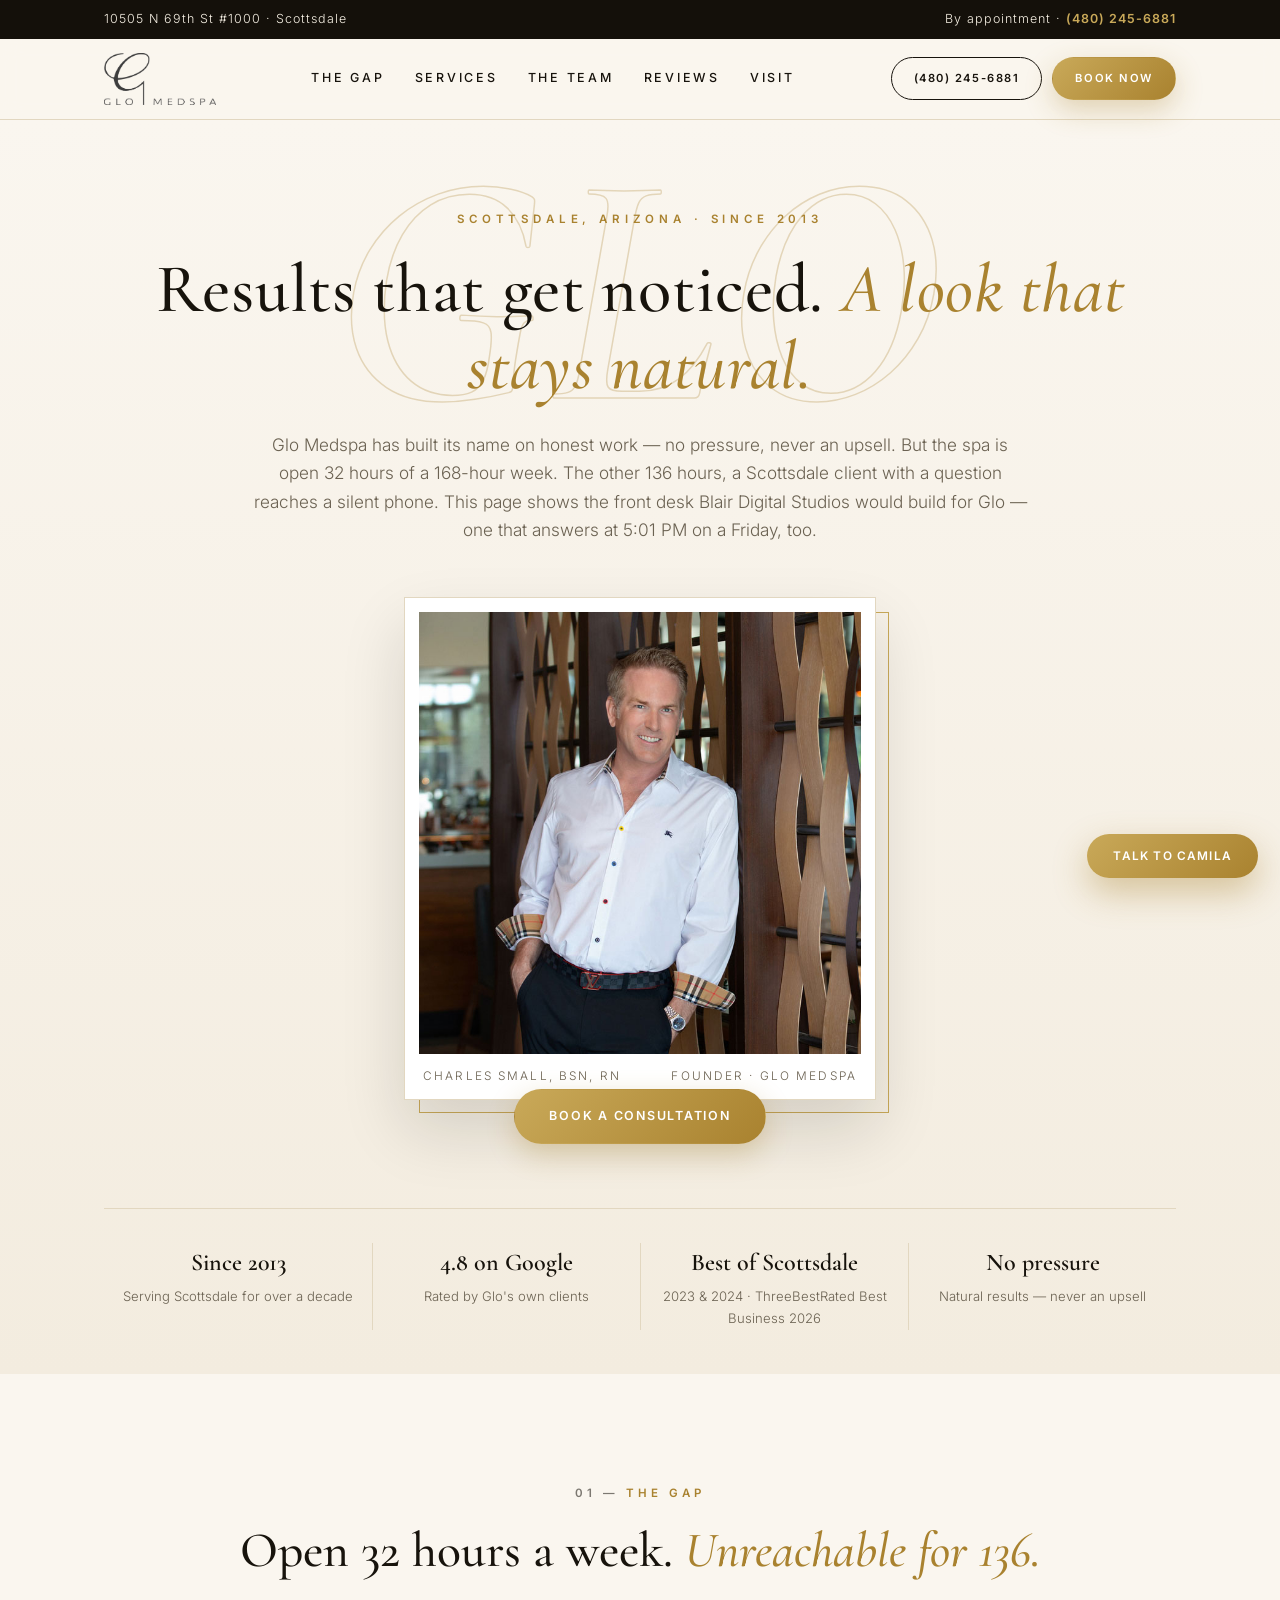
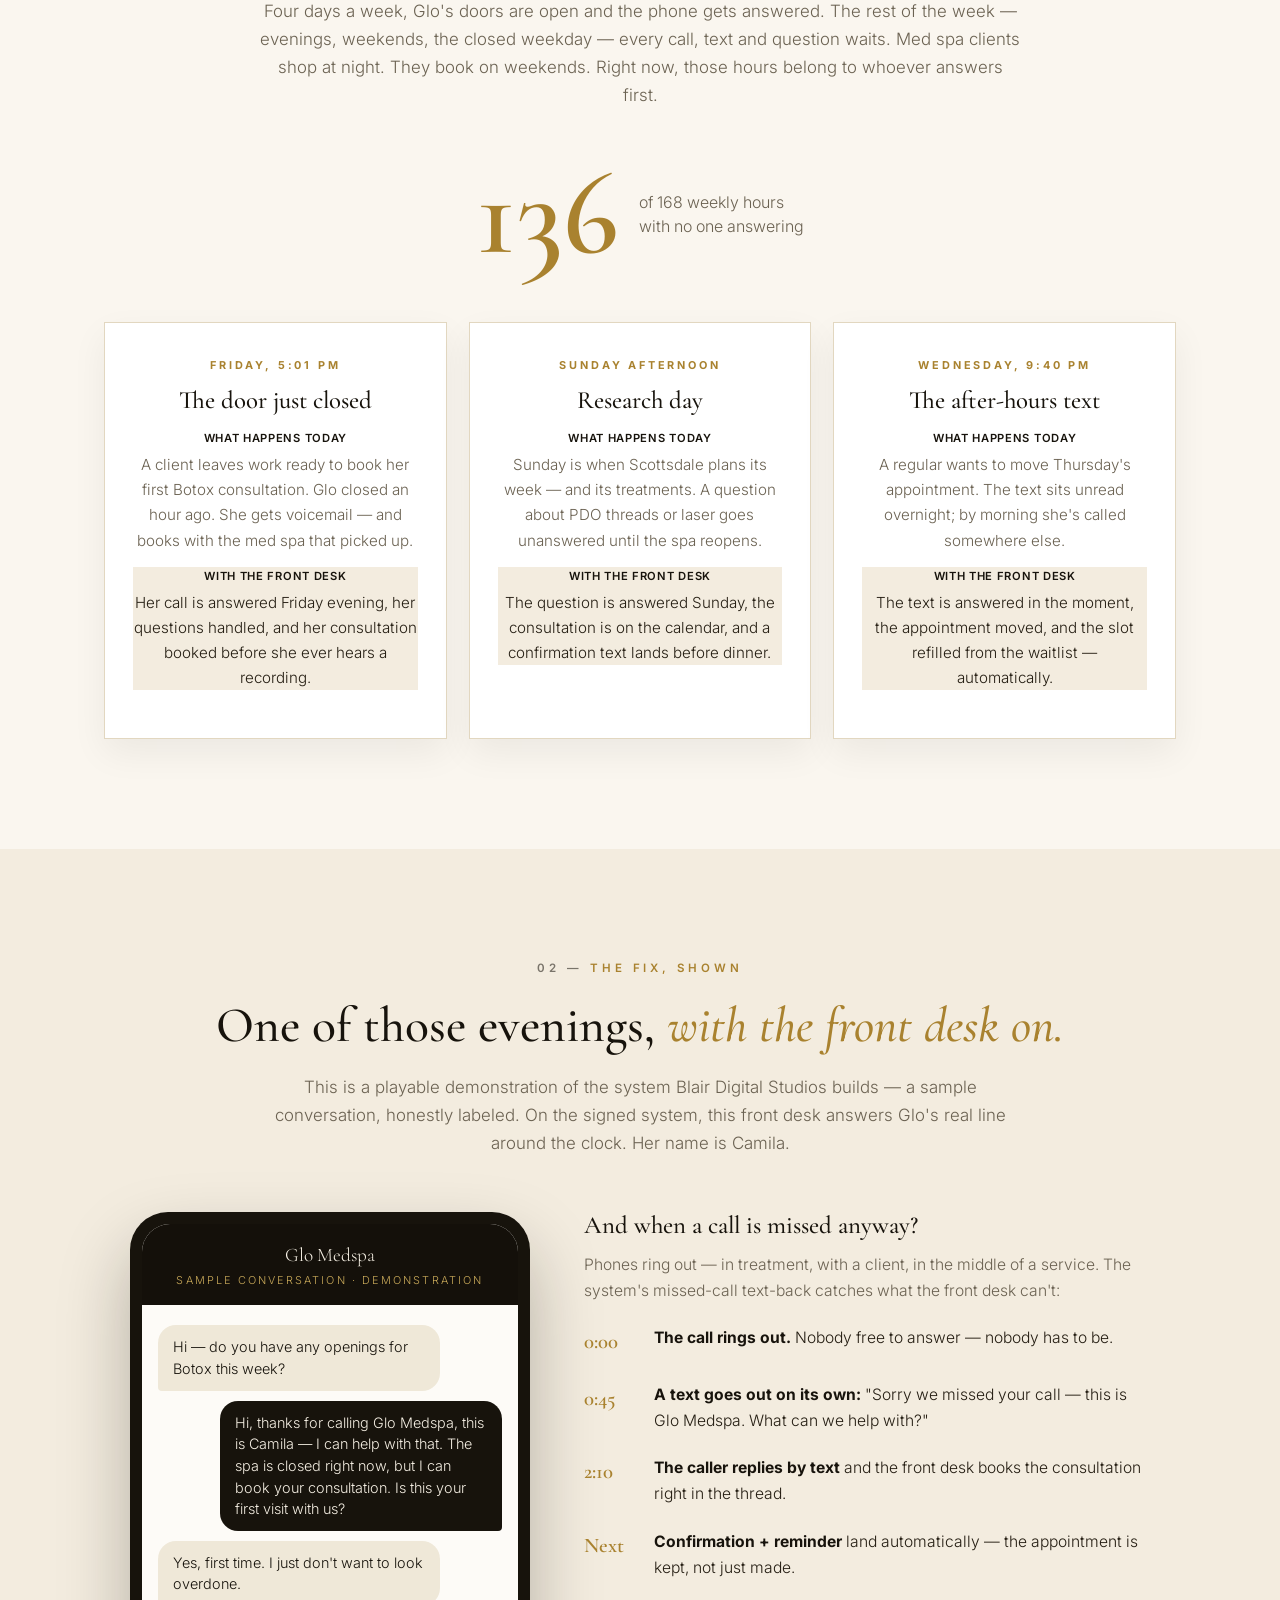
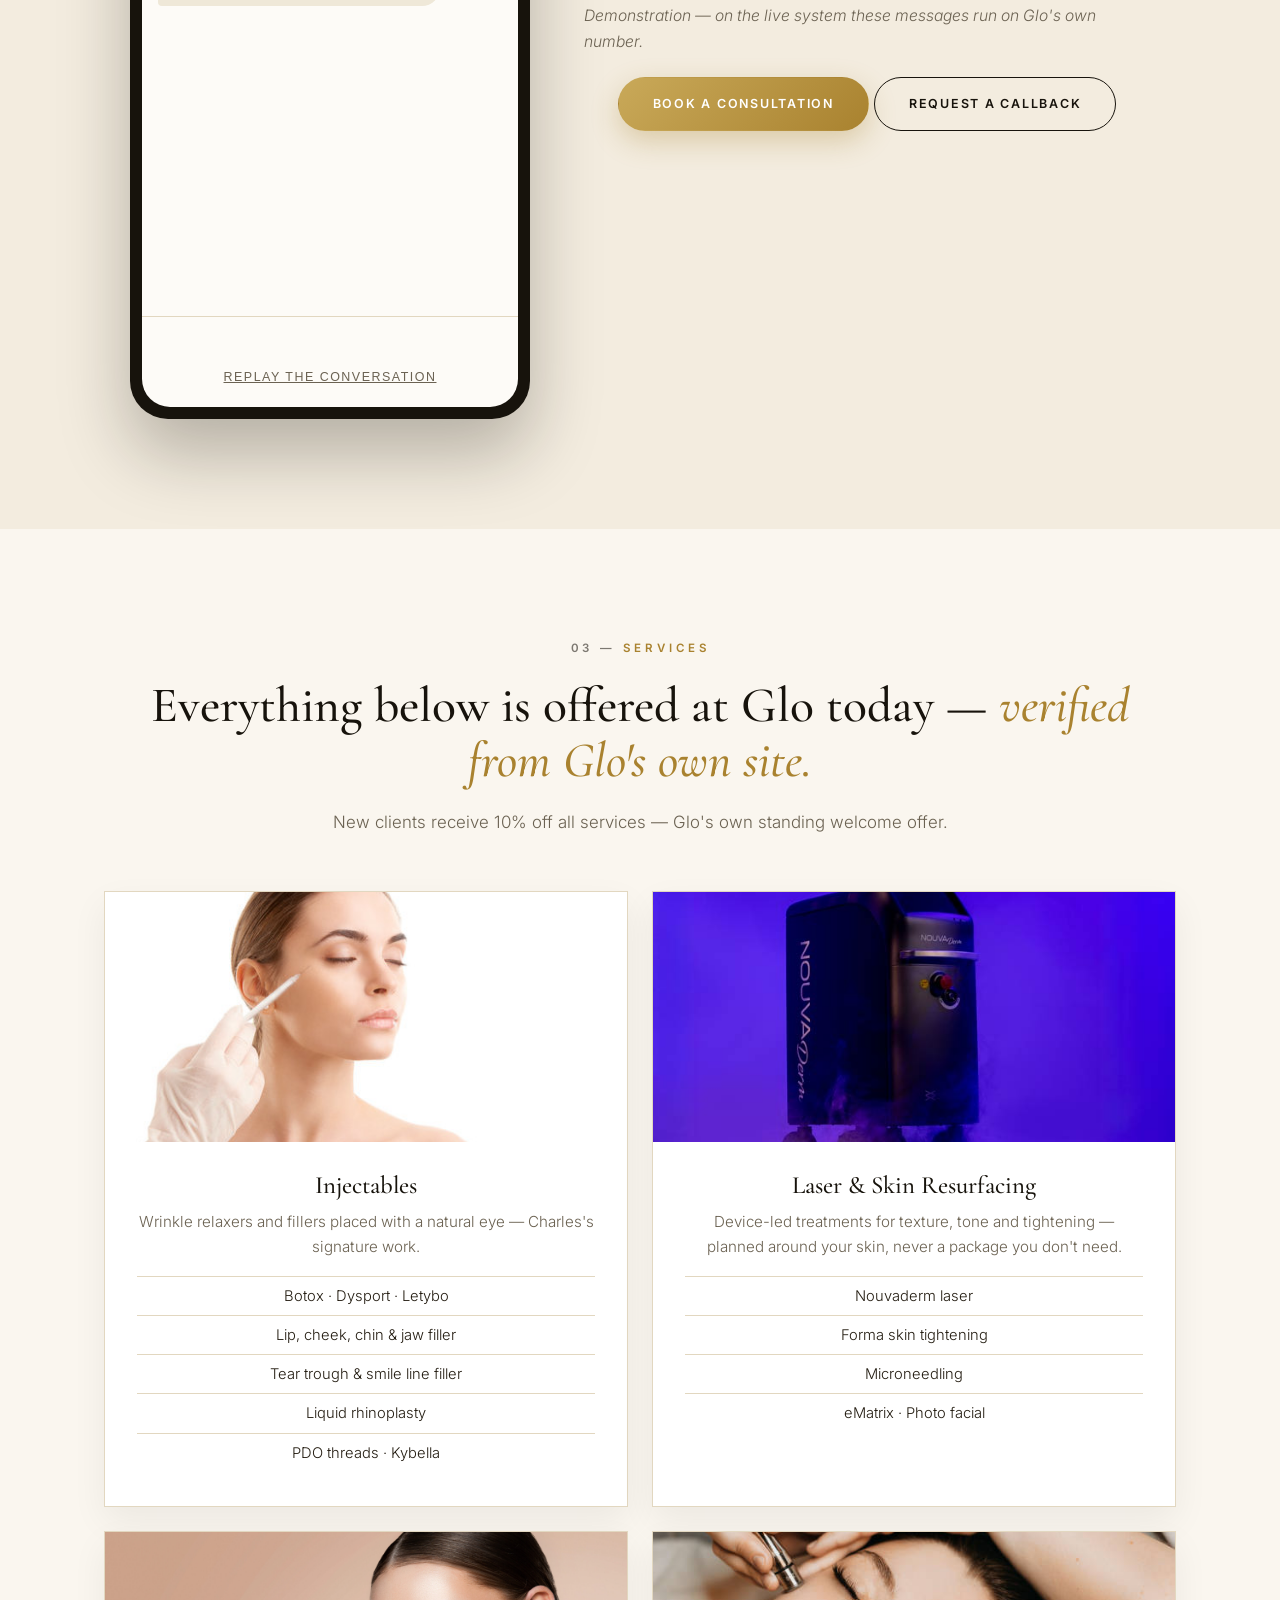
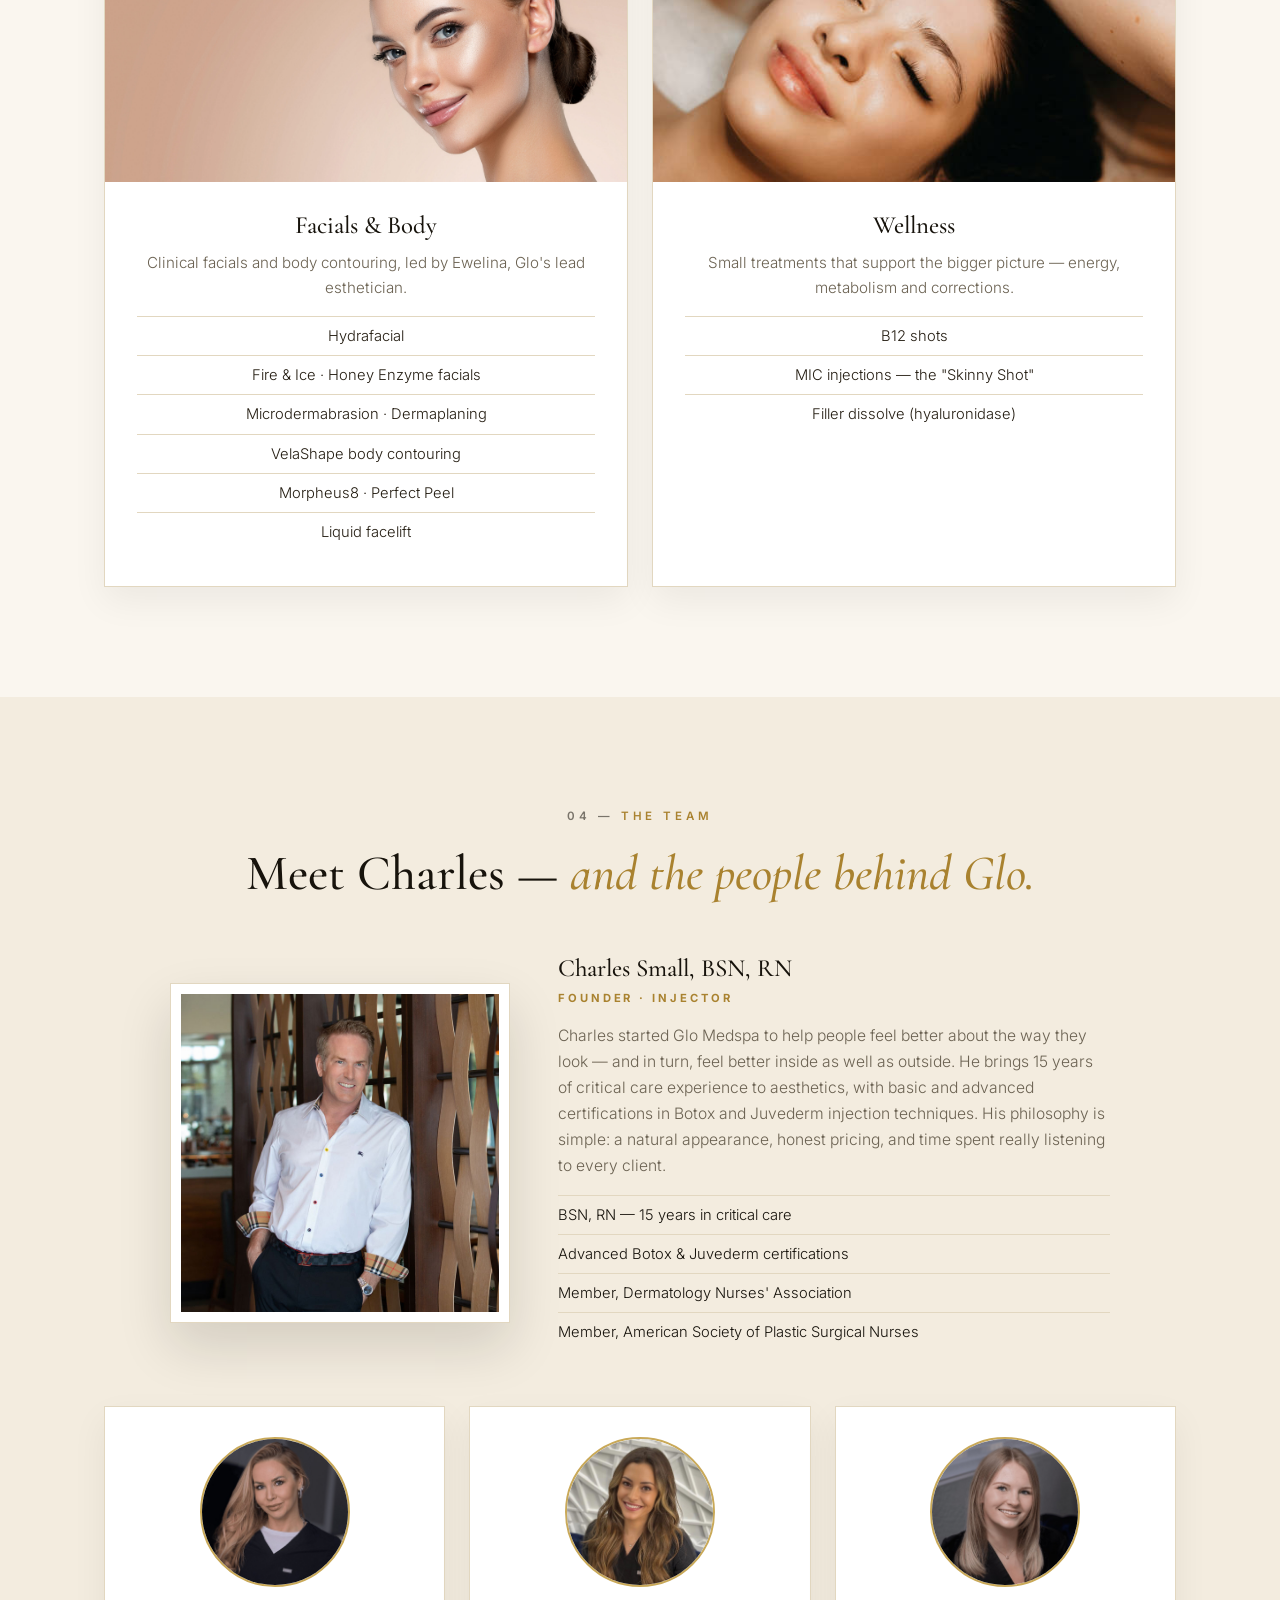
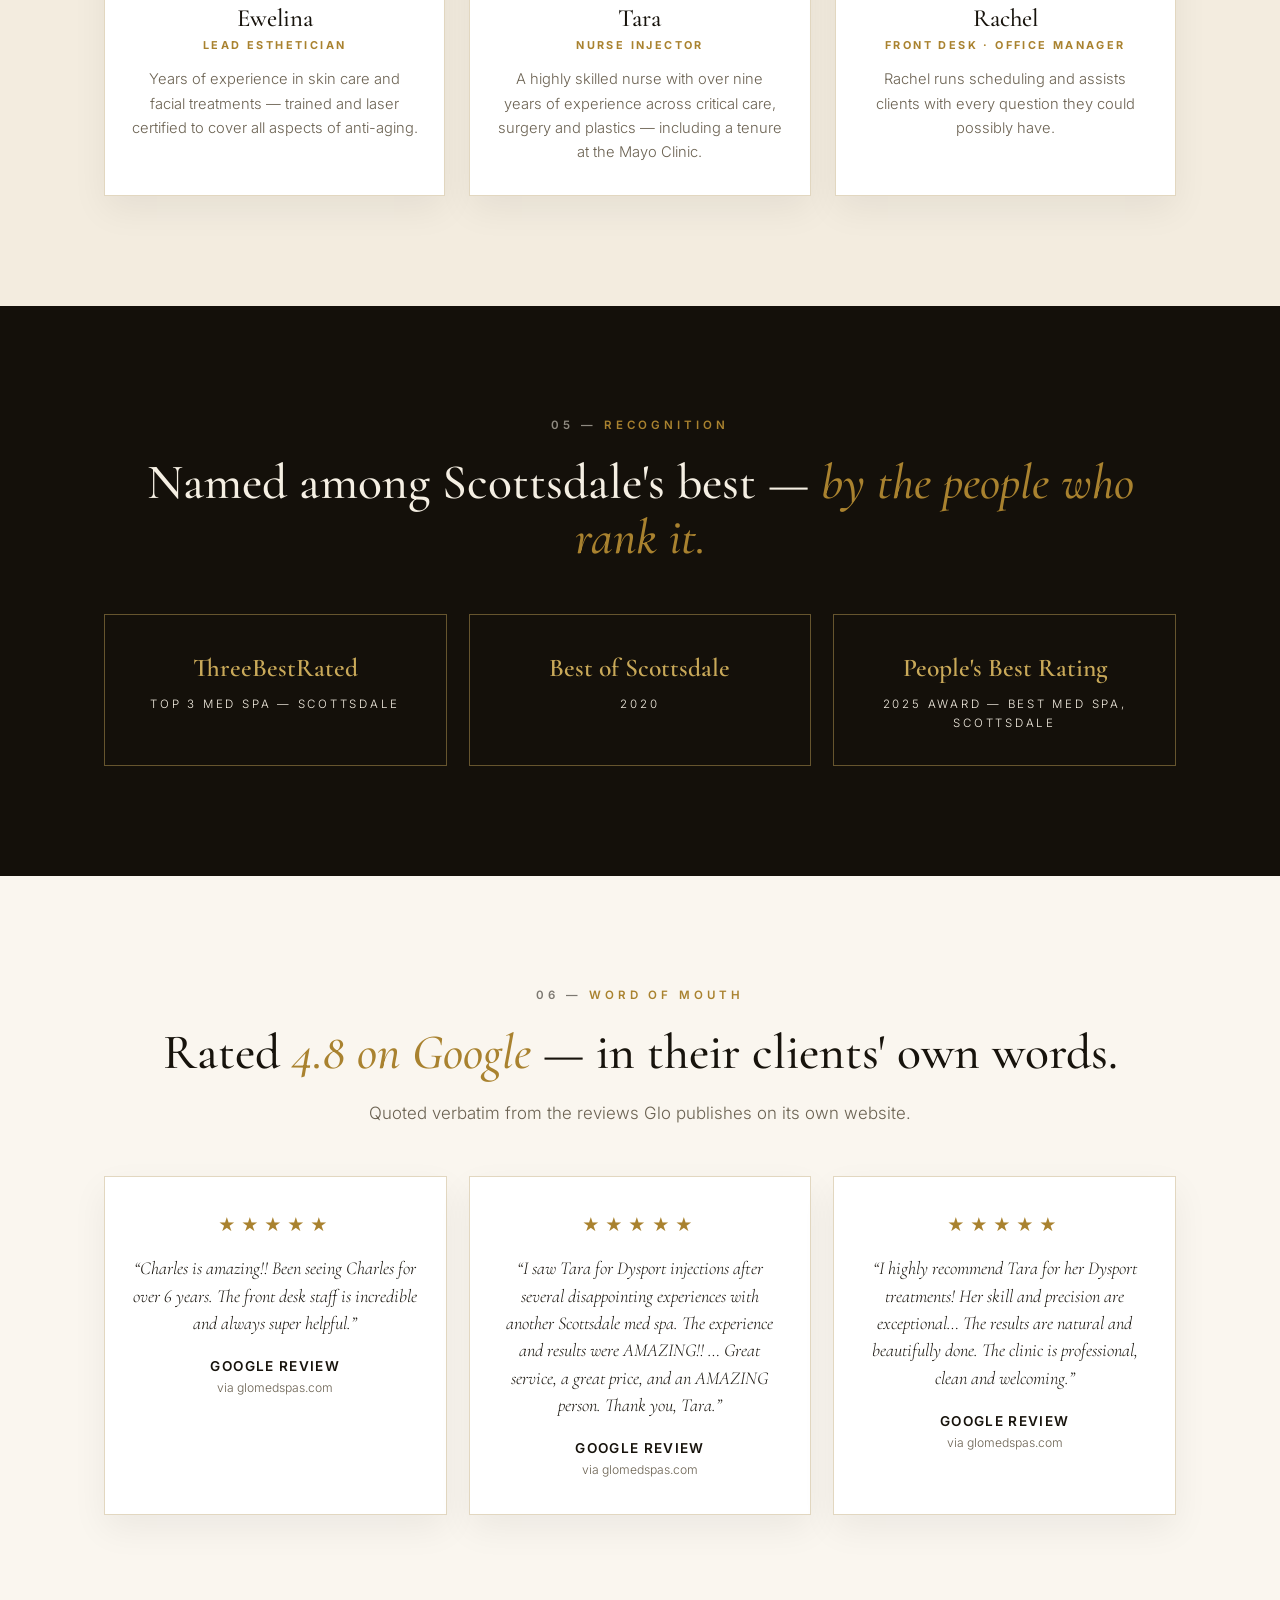
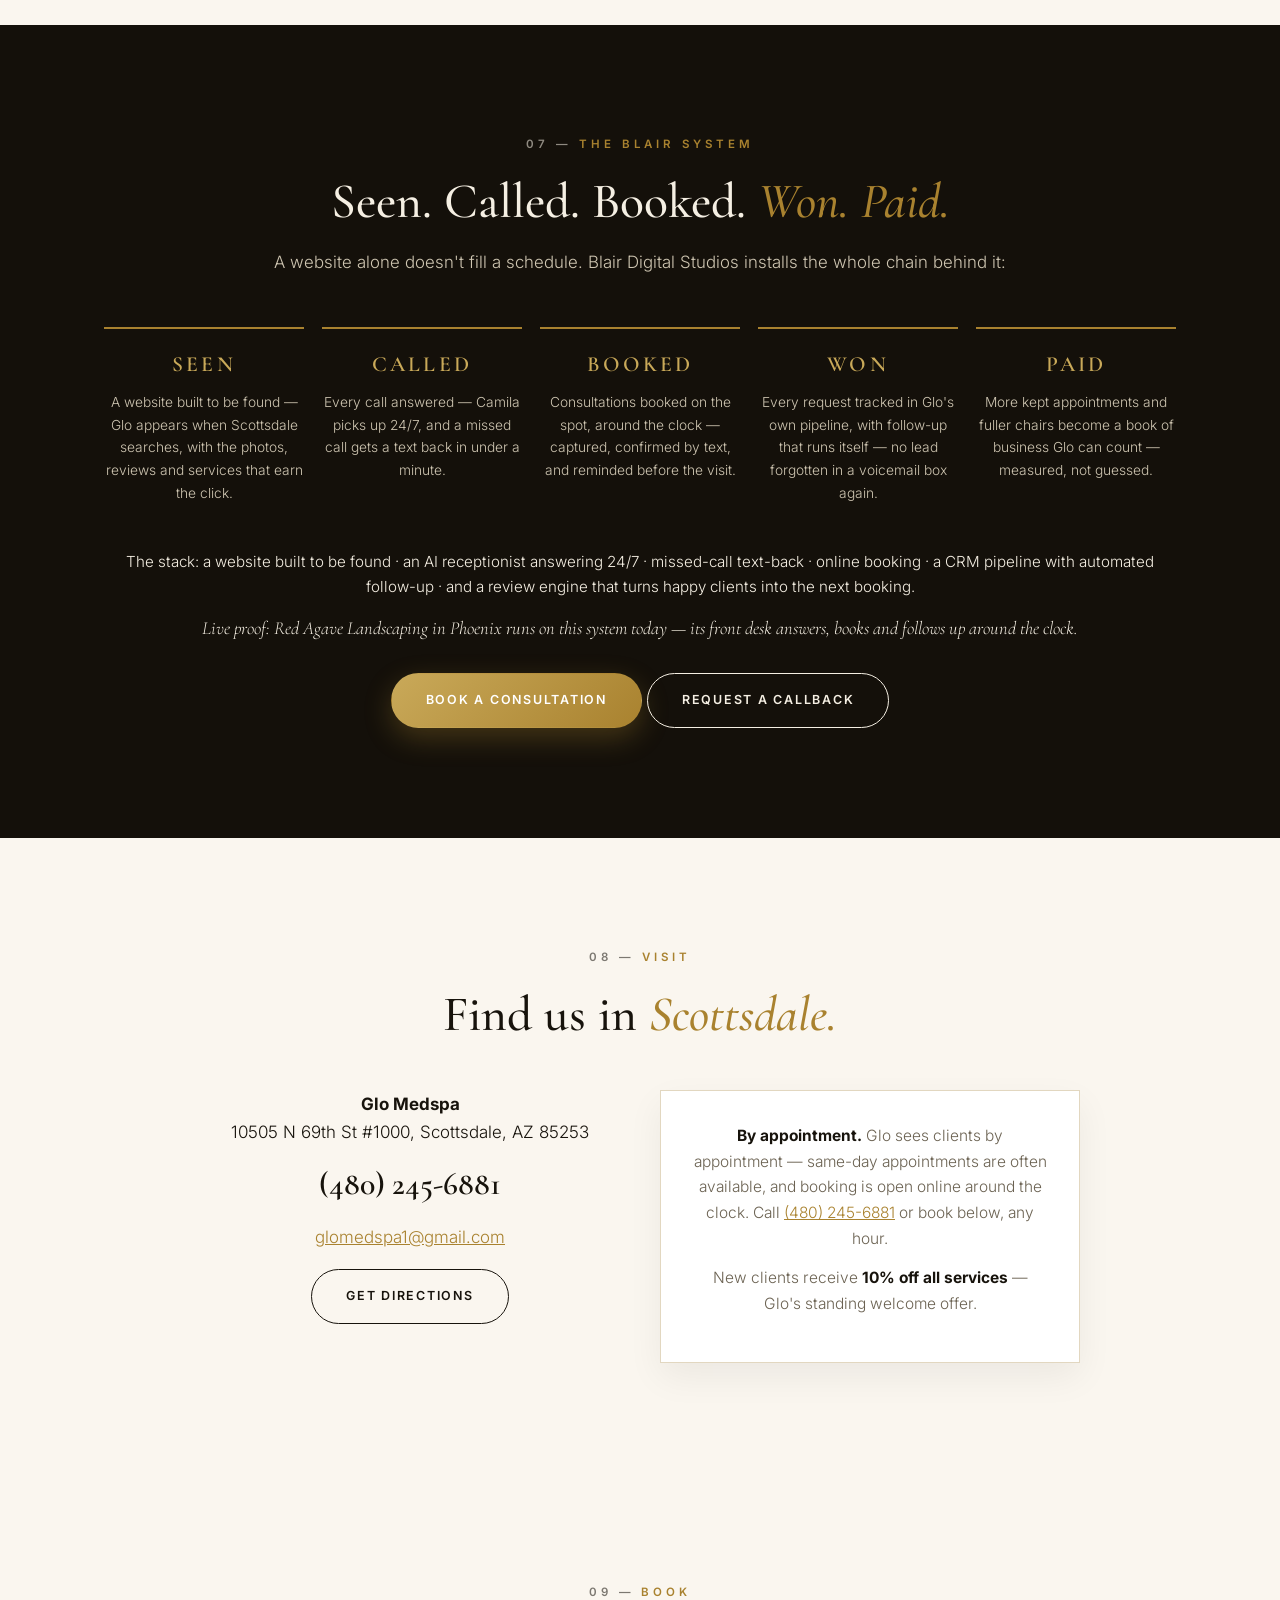
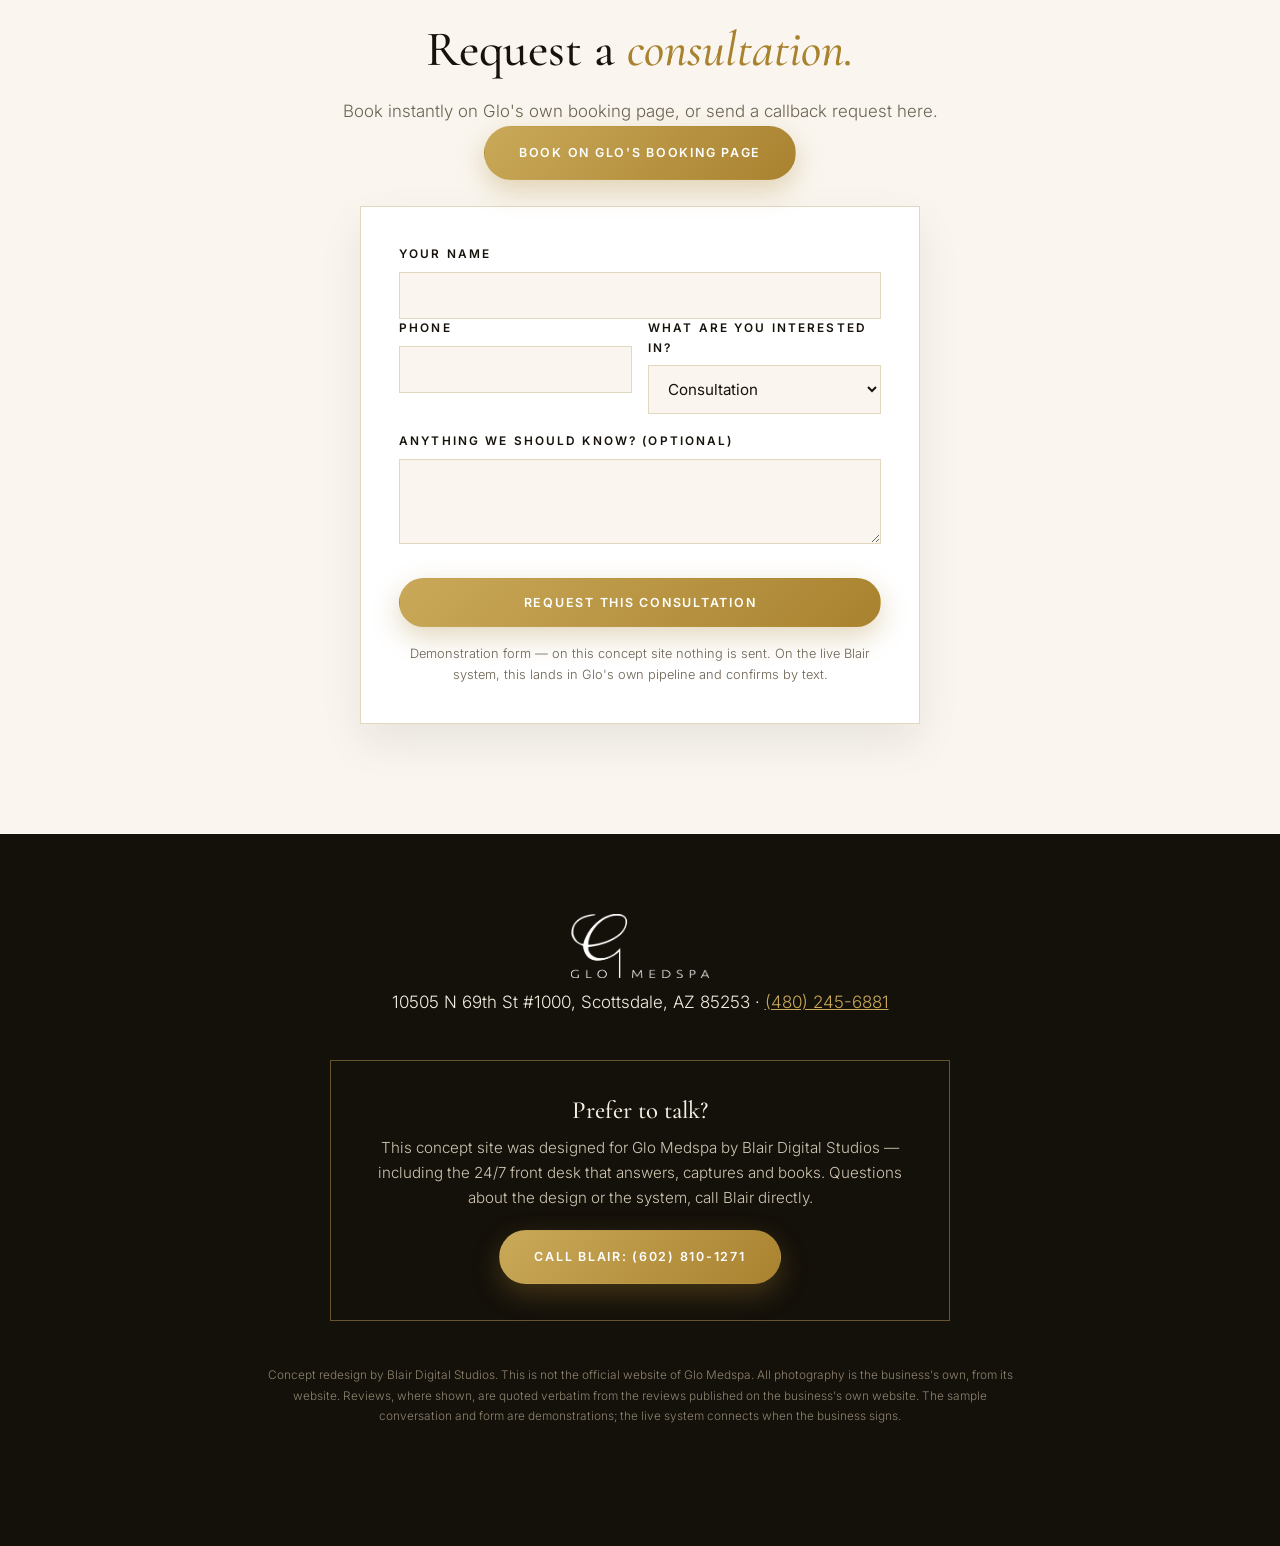
==== index.html @ 0bf68e47 "Add files via upload" ====
<!DOCTYPE html>
<html lang="en">
<head>
<meta charset="UTF-8">
<meta name="viewport" content="width=device-width, initial-scale=1.0">
<title>Glo Medspa — Scottsdale, AZ | Concept by Blair Digital Studios</title>
<meta name="description" content="Glo Medspa in Scottsdale, AZ — injectables, laser and skin treatments since 2013. Results that get noticed, a natural look, never any pressure. Call (480) 245-6881. A concept redesign by Blair Digital Studios with a front desk that answers around the clock.">
<link rel="preconnect" href="https://fonts.googleapis.com">
<link rel="preconnect" href="https://fonts.gstatic.com" crossorigin>
<link href="https://fonts.googleapis.com/css2?family=Cormorant+Garamond:ital,wght@0,400;0,500;0,600;1,400;1,500&family=Inter:wght@300;400;500;600;700&display=swap" rel="stylesheet">
<link rel="stylesheet" href="styles.css">
<script type="application/ld+json">{"@context": "https://schema.org", "@type": "MedicalSpa", "name": "Glo Medspa", "telephone": "(480) 245-6881", "email": "glomedspa1@gmail.com", "address": {"@type": "PostalAddress", "streetAddress": "10505 N 69th St #1000", "addressLocality": "Scottsdale", "addressRegion": "AZ", "postalCode": "85253", "addressCountry": "US"}}</script>
<link rel="canonical" href="https://demo-glo-medspa.vercel.app/">
<meta property="og:title" content="Glo Medspa — Scottsdale, AZ | Concept by Blair Digital Studios">
<meta property="og:description" content="Results that get noticed. A natural look. Never any pressure. A concept redesign showing a front desk that answers, captures and books — around the clock.">
<meta property="og:type" content="website">
<meta property="og:url" content="https://demo-glo-medspa.vercel.app/">
<meta property="og:image" content="https://demo-glo-medspa.vercel.app/assets/charles.jpg">
<link rel="icon" type="image/png" href="favicon.png">
</head>
<body>

<div class="topbar"><div class="wrap">
<span>10505 N 69th St #1000 · Scottsdale</span>
<span>By appointment · <a href="tel:+14802456881">(480) 245-6881</a></span>
</div></div>

<header class="site"><div class="wrap">
<a class="brand" href="#top"><img src="assets/logo.png" alt="Glo Medspa"></a>
<nav class="main"><a href="#gap">The Gap</a><a href="#services">Services</a><a href="#team">The Team</a><a href="#reviews">Reviews</a><a href="#visit">Visit</a></nav>
<div class="head-cta"><a class="btn ghost small" href="tel:+14802456881">(480) 245-6881</a><a class="btn solid small" href="https://booknow.appointment-plus.com/82k0ek10/" target="_blank" rel="noopener">Book Now</a></div>
</div></header>

<section class="hero" id="top">
<div class="ghostword" aria-hidden="true">GLO</div>
<div class="wrap center">
<p class="eyebrow">Scottsdale, Arizona · Since 2013</p>
<h1>Results that get noticed. <em>A look that stays natural.</em></h1>
<p class="sub">Glo Medspa has built its name on honest work — no pressure, never an upsell. But the spa is open 32 hours of a 168-hour week. The other 136 hours, a Scottsdale client with a question reaches a silent phone. This page shows the front desk Blair Digital Studios would build for Glo — one that answers at 5:01 PM on a Friday, too.</p>
</div>
<div class="hero-fig">
<figure><img src="assets/charles.jpg" alt="Charles Small, BSN, RN — founder of Glo Medspa">
<figcaption><span>Charles Small, BSN, RN</span><span>Founder · Glo Medspa</span></figcaption></figure>
<a class="btn solid hero-book" href="https://booknow.appointment-plus.com/82k0ek10/" target="_blank" rel="noopener">Book a Consultation</a>
</div>
<div class="wrap"><div class="trust"><div class="grid">
<div class="cell"><div class="big">Since 2013</div><div class="small">Serving Scottsdale for over a decade</div></div>
<div class="cell"><div class="big">4.8 on Google</div><div class="small">Rated by Glo's own clients</div></div>
<div class="cell"><div class="big">Best of Scottsdale</div><div class="small">2023 &amp; 2024 · ThreeBestRated Best Business 2026</div></div>
<div class="cell"><div class="big">No pressure</div><div class="small">Natural results — never an upsell</div></div>
</div></div></div>
</section>

<section id="gap"><div class="wrap center">
<div class="kicker"><span class="n">01 —</span> The Gap</div>
<h2>Open 32 hours a week. <em>Unreachable for 136.</em></h2>
<p class="lede">Four days a week, Glo's doors are open and the phone gets answered. The rest of the week — evenings, weekends, the closed weekday — every call, text and question waits. Med spa clients shop at night. They book on weekends. Right now, those hours belong to whoever answers first.</p>
<div class="gap-math"><span class="num">136</span><span class="of">of 168 weekly hours<br>with no one answering</span></div>
<div class="cards">
<article class="card"><div class="when">Friday, 5:01 PM</div><h3>The door just closed</h3>
<p><b>What happens today</b> A client leaves work ready to book her first Botox consultation. Glo closed an hour ago. She gets voicemail — and books with the med spa that picked up.</p><p class="fix"><b>With the front desk</b> Her call is answered Friday evening, her questions handled, and her consultation booked before she ever hears a recording.</p></article>
<article class="card"><div class="when">Sunday afternoon</div><h3>Research day</h3>
<p><b>What happens today</b> Sunday is when Scottsdale plans its week — and its treatments. A question about PDO threads or laser goes unanswered until the spa reopens.</p><p class="fix"><b>With the front desk</b> The question is answered Sunday, the consultation is on the calendar, and a confirmation text lands before dinner.</p></article>
<article class="card"><div class="when">Wednesday, 9:40 PM</div><h3>The after-hours text</h3>
<p><b>What happens today</b> A regular wants to move Thursday's appointment. The text sits unread overnight; by morning she's called somewhere else.</p><p class="fix"><b>With the front desk</b> The text is answered in the moment, the appointment moved, and the slot refilled from the waitlist — automatically.</p></article>
</div>
</div></section>

<section class="fix" id="fix"><div class="wrap center">
<div class="kicker"><span class="n">02 —</span> The Fix, Shown</div>
<h2>One of those evenings, <em>with the front desk on.</em></h2>
<p class="lede">This is a playable demonstration of the system Blair Digital Studios builds — a sample conversation, honestly labeled. On the signed system, this front desk answers Glo's real line around the clock. Her name is Camila.</p>
<div class="cols">
<div class="phone"><div class="screen">
<div class="p-head"><div class="nm">Glo Medspa</div><div class="lbl">Sample conversation · Demonstration</div></div>
<div id="simMsgs">
<div class="msg them">Hi — do you have any openings for Botox this week?</div>
<div class="msg us">Hi, thanks for calling Glo Medspa, this is Camila — I can help with that. The spa is closed right now, but I can book your consultation. Is this your first visit with us?</div>
<div class="msg them">Yes, first time. I just don't want to look overdone.</div>
<div class="msg us">That's exactly how Charles works — natural results, never overdone, and never any pressure. I've booked your consultation, and your confirmation text is on its way. Anything else I can help with?</div>
<div class="msg them">That's perfect, thank you!</div>
<div class="msg us">You're welcome — we look forward to seeing you at Glo.</div>
</div>
<div class="sim-foot"><div class="sim-done" id="simDone">Consultation booked · Confirmation text sent</div><button class="replay" id="simReplay" type="button">Replay the conversation</button></div>
</div></div>
<div class="textback"><h3>And when a call is missed anyway?</h3>
<p>Phones ring out — in treatment, with a client, in the middle of a service. The system's missed-call text-back catches what the front desk can't:</p>
<div class="tb-step"><div class="t">0:00</div><p><b>The call rings out.</b> Nobody free to answer — nobody has to be.</p></div>
<div class="tb-step"><div class="t">0:45</div><p><b>A text goes out on its own:</b> "Sorry we missed your call — this is Glo Medspa. What can we help with?"</p></div>
<div class="tb-step"><div class="t">2:10</div><p><b>The caller replies by text</b> and the front desk books the consultation right in the thread.</p></div>
<div class="tb-step"><div class="t">Next</div><p><b>Confirmation + reminder</b> land automatically — the appointment is kept, not just made.</p></div>
<p class="demo-note">Demonstration — on the live system these messages run on Glo's own number.</p>
<div style="text-align:center;margin-top:22px"><a class="btn solid" href="https://booknow.appointment-plus.com/82k0ek10/" target="_blank" rel="noopener">Book a Consultation</a> <a class="btn ghost" href="#book">Request a Callback</a></div>
</div></div>
</div></section>

<section id="services"><div class="wrap center">
<div class="kicker"><span class="n">03 —</span> Services</div>
<h2>Everything below is offered at Glo today — <em>verified from Glo's own site.</em></h2>
<p class="lede">New clients receive 10% off all services — Glo's own standing welcome offer.</p>
<div class="svc-grid">
<article class="svc"><img src="assets/botox.jpg" alt="Injectable treatments at Glo Medspa" loading="lazy"><div class="pad"><h3>Injectables</h3><p>Wrinkle relaxers and fillers placed with a natural eye — Charles's signature work.</p><ul><li>Botox · Dysport · Letybo</li><li>Lip, cheek, chin &amp; jaw filler</li><li>Tear trough &amp; smile line filler</li><li>Liquid rhinoplasty</li><li>PDO threads · Kybella</li></ul></div></article>
<article class="svc"><img src="assets/nouvaderm.jpg" alt="The Nouvaderm laser at Glo Medspa" loading="lazy"><div class="pad"><h3>Laser &amp; Skin Resurfacing</h3><p>Device-led treatments for texture, tone and tightening — planned around your skin, never a package you don't need.</p><ul><li>Nouvaderm laser</li><li>Forma skin tightening</li><li>Microneedling</li><li>eMatrix · Photo facial</li></ul></div></article>
<article class="svc"><img src="assets/banner.jpg" alt="Skin and facial treatments at Glo Medspa" loading="lazy"><div class="pad"><h3>Facials &amp; Body</h3><p>Clinical facials and body contouring, led by Ewelina, Glo's lead esthetician.</p><ul><li>Hydrafacial</li><li>Fire &amp; Ice · Honey Enzyme facials</li><li>Microdermabrasion · Dermaplaning</li><li>VelaShape body contouring</li><li>Morpheus8 · Perfect Peel</li><li>Liquid facelift</li></ul></div></article>
<article class="svc"><img src="assets/juvederm.jpg" alt="Wellness and injectable care at Glo Medspa" loading="lazy"><div class="pad"><h3>Wellness</h3><p>Small treatments that support the bigger picture — energy, metabolism and corrections.</p><ul><li>B12 shots</li><li>MIC injections — the "Skinny Shot"</li><li>Filler dissolve (hyaluronidase)</li></ul></div></article>
</div>
</div></section>

<section class="team" id="team"><div class="wrap center">
<div class="kicker"><span class="n">04 —</span> The Team</div>
<h2>Meet Charles — <em>and the people behind Glo.</em></h2>
<div class="person"><img src="assets/charles.jpg" alt="Charles Small, BSN, RN — founder of Glo Medspa"><div>
<h3>Charles Small, BSN, RN</h3><div class="role">Founder · Injector</div>
<p>Charles started Glo Medspa to help people feel better about the way they look — and in turn, feel better inside as well as outside. He brings 15 years of critical care experience to aesthetics, with basic and advanced certifications in Botox and Juvederm injection techniques. His philosophy is simple: a natural appearance, honest pricing, and time spent really listening to every client.</p>
<ul><li>BSN, RN — 15 years in critical care</li><li>Advanced Botox &amp; Juvederm certifications</li><li>Member, Dermatology Nurses' Association</li><li>Member, American Society of Plastic Surgical Nurses</li></ul>
</div></div>
<div class="team-grid">
<article class="member"><img src="assets/ewelina.jpg" alt="Ewelina, lead esthetician at Glo Medspa" loading="lazy"><h3>Ewelina</h3><div class="role">Lead Esthetician</div><p>Years of experience in skin care and facial treatments — trained and laser certified to cover all aspects of anti-aging.</p></article>
<article class="member"><img src="assets/tara.jpg" alt="Tara, nurse injector at Glo Medspa" loading="lazy"><h3>Tara</h3><div class="role">Nurse Injector</div><p>A highly skilled nurse with over nine years of experience across critical care, surgery and plastics — including a tenure at the Mayo Clinic.</p></article>
<article class="member"><img src="assets/rachel.jpg" alt="Rachel, front desk and office manager at Glo Medspa" loading="lazy"><h3>Rachel</h3><div class="role">Front Desk · Office Manager</div><p>Rachel runs scheduling and assists clients with every question they could possibly have.</p></article>
</div>
</div></section>

<section class="awards"><div class="wrap center">
<div class="kicker light"><span class="n">05 —</span> Recognition</div>
<h2 class="on-dark">Named among Scottsdale's best — <em>by the people who rank it.</em></h2>
<div class="award-row">
<div class="award"><div class="big">ThreeBestRated</div><div class="small">Top 3 Med Spa — Scottsdale</div></div>
<div class="award"><div class="big">Best of Scottsdale</div><div class="small">2020</div></div>
<div class="award"><div class="big">People's Best Rating</div><div class="small">2025 Award — Best Med Spa, Scottsdale</div></div>
</div>
</div></section>

<section id="reviews"><div class="wrap center">
<div class="kicker"><span class="n">06 —</span> Word of Mouth</div>
<h2>Rated <em>4.8 on Google</em> — in their clients' own words.</h2>
<p class="lede">Quoted verbatim from the reviews Glo publishes on its own website.</p>
<div class="rev-grid">
<article class="rev"><div class="stars">★★★★★</div><blockquote>&ldquo;Charles is amazing!! Been seeing Charles for over 6 years. The front desk staff is incredible and always super helpful.&rdquo;</blockquote><div class="who">Google review</div><div class="src">via glomedspas.com</div></article>
<article class="rev"><div class="stars">★★★★★</div><blockquote>&ldquo;I saw Tara for Dysport injections after several disappointing experiences with another Scottsdale med spa. The experience and results were AMAZING!! &hellip; Great service, a great price, and an AMAZING person. Thank you, Tara.&rdquo;</blockquote><div class="who">Google review</div><div class="src">via glomedspas.com</div></article>
<article class="rev"><div class="stars">★★★★★</div><blockquote>&ldquo;I highly recommend Tara for her Dysport treatments! Her skill and precision are exceptional&hellip; The results are natural and beautifully done. The clinic is professional, clean and welcoming.&rdquo;</blockquote><div class="who">Google review</div><div class="src">via glomedspas.com</div></article>
</div>
</div></section>

<section class="system" id="system"><div class="wrap">
<div class="kicker light"><span class="n">07 —</span> The Blair System</div>
<h2 class="on-dark">Seen. Called. Booked. <em>Won. Paid.</em></h2>
<p class="lede on-dark">A website alone doesn't fill a schedule. Blair Digital Studios installs the whole chain behind it:</p>
<div class="chain">
<div class="st"><div class="w">SEEN</div><p>A website built to be found — Glo appears when Scottsdale searches, with the photos, reviews and services that earn the click.</p></div>
<div class="st"><div class="w">CALLED</div><p>Every call answered — Camila picks up 24/7, and a missed call gets a text back in under a minute.</p></div>
<div class="st"><div class="w">BOOKED</div><p>Consultations booked on the spot, around the clock — captured, confirmed by text, and reminded before the visit.</p></div>
<div class="st"><div class="w">WON</div><p>Every request tracked in Glo's own pipeline, with follow-up that runs itself — no lead forgotten in a voicemail box again.</p></div>
<div class="st"><div class="w">PAID</div><p>More kept appointments and fuller chairs become a book of business Glo can count — measured, not guessed.</p></div>
</div>
<p class="stack-line on-dark">The stack: a website built to be found · an AI receptionist answering 24/7 · missed-call text-back · online booking · a CRM pipeline with automated follow-up · and a review engine that turns happy clients into the next booking.</p>
<p class="proof on-dark">Live proof: Red Agave Landscaping in Phoenix runs on this system today — its front desk answers, books and follows up around the clock.</p>
<div style="margin-top:30px"><a class="btn solid" href="https://booknow.appointment-plus.com/82k0ek10/" target="_blank" rel="noopener">Book a Consultation</a> <a class="btn on-dark" href="#book">Request a Callback</a></div>
</div></section>

<section id="visit"><div class="wrap center">
<div class="kicker"><span class="n">08 —</span> Visit</div>
<h2>Find us in <em>Scottsdale.</em></h2>
<div class="visit-grid">
<div class="visit-info">
<p><b>Glo Medspa</b><br>10505 N 69th St #1000, Scottsdale, AZ 85253</p>
<p><a class="big-tel" href="tel:+14802456881">(480) 245-6881</a></p>
<p><a href="mailto:glomedspa1@gmail.com">glomedspa1@gmail.com</a></p>
<p style="margin-top:18px"><a class="btn ghost" href="https://www.google.com/maps/search/?api=1&query=10505+N+69th+St+%231000+Scottsdale+AZ+85253" target="_blank" rel="noopener">Get Directions</a></p>
</div>
<div class="visit-note">
<p><b>By appointment.</b> Glo sees clients by appointment — same-day appointments are often available, and booking is open online around the clock. Call <a href="tel:+14802456881">(480) 245-6881</a> or book below, any hour.</p>
<p>New clients receive <b>10% off all services</b> — Glo's standing welcome offer.</p>
</div>
</div>
</div></section>

<section id="book"><div class="wrap center">
<div class="kicker"><span class="n">09 —</span> Book</div>
<h2>Request a <em>consultation.</em></h2>
<p class="lede">Book instantly on Glo's own booking page, or send a callback request here.</p>
<p style="margin-bottom:26px"><a class="btn solid" href="https://booknow.appointment-plus.com/82k0ek10/" target="_blank" rel="noopener">Book on Glo's Booking Page</a></p>
<form class="book" id="bookForm">
<label for="b-name">Your name</label><input id="b-name" required autocomplete="name">
<div class="row"><div><label for="b-phone">Phone</label><input id="b-phone" required autocomplete="tel"></div>
<div><label for="b-svc">What are you interested in?</label><select id="b-svc"><option>Consultation</option><option>Botox / Dysport</option><option>Fillers</option><option>PDO threads</option><option>Laser treatments</option><option>Facials &amp; skin</option><option>Body contouring</option><option>Wellness</option><option>Something else</option></select></div></div>
<label for="b-notes">Anything we should know? (optional)</label><textarea id="b-notes" rows="3"></textarea>
<button class="btn solid" type="submit">Request This Consultation</button>
<p class="form-note">Demonstration form — on this concept site nothing is sent. On the live Blair system, this lands in Glo's own pipeline and confirms by text.</p>
</form>
<div class="form-ok" id="bookOk"><h3>Here's what happens next.</h3><p>On the live system, that request would already be captured and confirmed by text. Glo can also be reached any time at <a href="tel:+14802456881">(480) 245-6881</a>.</p></div>
</div></section>

<footer class="site"><div class="wrap">
<img class="foot-logo" src="assets/logo.png" alt="Glo Medspa">
<p style="margin-top:10px">10505 N 69th St #1000, Scottsdale, AZ 85253 · <a href="tel:+14802456881">(480) 245-6881</a></p>
<div class="talk-panel"><h3>Prefer to talk?</h3>
<p>This concept site was designed for Glo Medspa by Blair Digital Studios — including the 24/7 front desk that answers, captures and books. Questions about the design or the system, call Blair directly.</p>
<a class="btn solid" href="tel:+16028101271">Call Blair: (602) 810-1271</a></div>
<p class="credit">Concept redesign by Blair Digital Studios. This is not the official website of Glo Medspa. All photography is the business's own, from its website. Reviews, where shown, are quoted verbatim from the reviews published on the business's own website. The sample conversation and form are demonstrations; the live system connects when the business signs.</p>
</div></footer>

<div class="stickybar"><a href="tel:+14802456881">Call</a><a class="primary" href="https://booknow.appointment-plus.com/82k0ek10/" target="_blank" rel="noopener">Book</a><a href="#visit">Directions</a></div>
<button class="chat-launcher" id="chatOpen" type="button">Talk to Camila</button>
<div class="chat-panel" id="chatPanel">
<div class="cp-head"><div class="nm">Glo Medspa — Camila</div><div class="lbl">Demo receptionist · Sample answers</div></div>
<div class="cp-body" id="cpBody"><div class="cp-msg" id="cpGreeting"></div></div>
<div class="cp-quick" id="cpQuick"></div>
<div class="cp-foot">Prefer to talk to Blair about this system? <a href="tel:+16028101271">(602) 810-1271</a></div>
</div>
<script>window.BIZ = {"name": "Glo Medspa", "short": "Glo", "phone": "(480) 245-6881", "tel": "+14802456881", "kb": {"greeting": "Hi, thanks for calling Glo Medspa, this is Camila — how can I help you today?", "services": "Glo offers injectables (Botox, Dysport, fillers, PDO threads), laser treatments, facials, body contouring and wellness injections. What are you interested in?", "book": "Wonderful — you can book instantly on Glo's booking page, or give me your name and what you'd like, and I'll capture the request now.", "location": "We're at 10505 N 69th St #1000, Scottsdale. Directions are in the Visit section.", "price": "Pricing depends on your treatment plan, so Charles goes over it honestly at your consultation — no pressure, ever. New clients receive 10% off all services. Shall I book you a consultation?", "hours": "Glo sees clients by appointment, and same-day appointments are often available. I can book you right now — what day works for you?"}};</script>
<script src="widget.js"></script>
</body>
</html>
---- styles.css ----
:root{
  --paper:#FAF6EF; --paper2:#F3ECDF; --ink:#17130C; --ink2:#241D12;
  --gold:#A9822F; --gold-soft:#C9A959; --line:#E2D7C0; --mut:#6B6252;
  --dark:#14100A; --bone:#F5EFE3;
  --serif:'Cormorant Garamond',Georgia,serif; --sans:'Inter',-apple-system,'Segoe UI',sans-serif;
}
*{margin:0;padding:0;box-sizing:border-box}
html{scroll-behavior:smooth}
body{background:var(--paper);color:var(--ink);font-family:var(--sans);font-weight:300;line-height:1.65;font-size:17px;text-align:center}
img{max-width:100%;display:block}
a{color:var(--gold)}
.wrap{max-width:1120px;margin:0 auto;padding:0 24px}
.center{text-align:center}
h1,h2,h3{font-family:var(--serif);font-weight:500;line-height:1.12;color:var(--ink)}
h1{font-size:clamp(2.5rem,5.6vw,4.3rem);letter-spacing:.01em}
h2{font-size:clamp(2rem,4.2vw,3.1rem)}
h2 em,h1 em{font-style:italic;color:var(--gold)}
h3{font-size:1.55rem}
section{padding:110px 0}
.eyebrow{letter-spacing:.42em;text-transform:uppercase;font-size:.72rem;font-weight:600;color:var(--gold);margin-bottom:22px}
.kicker{letter-spacing:.34em;text-transform:uppercase;font-size:.72rem;font-weight:600;color:var(--gold);margin-bottom:20px}
.kicker .n{opacity:.55;color:var(--ink)}
.kicker.light .n{color:var(--bone)}
.lede{max-width:760px;margin:20px auto 0;color:var(--mut);font-size:1.06rem}
.btn{display:inline-block;font-family:var(--sans);font-weight:600;letter-spacing:.14em;text-transform:uppercase;font-size:.78rem;padding:16px 34px;border-radius:999px;text-decoration:none;border:1px solid var(--gold);transition:all .25s;cursor:pointer}
.btn.solid{background:linear-gradient(135deg,var(--gold-soft),var(--gold));color:#fff;border-color:transparent;box-shadow:0 10px 28px rgba(169,130,47,.32)}
.btn.solid:hover{transform:translateY(-2px);box-shadow:0 14px 34px rgba(169,130,47,.4)}
.btn.ghost{background:transparent;color:var(--ink);border-color:var(--ink)}
.btn.ghost:hover{border-color:var(--gold);color:var(--gold)}
.btn.on-dark{background:transparent;color:var(--bone);border-color:var(--bone)}
.btn.small{padding:11px 22px;font-size:.7rem}
.btn-line{background:transparent;color:var(--ink);border:1px solid var(--ink)}
/* top bar + header */
.topbar{background:var(--dark);color:var(--bone);font-size:.78rem;letter-spacing:.08em;padding:9px 0}
.topbar .wrap{display:flex;justify-content:space-between;gap:16px;flex-wrap:wrap}
.topbar a{color:var(--gold-soft);text-decoration:none;font-weight:600}
header.site{position:sticky;top:0;z-index:60;background:rgba(250,246,239,.94);backdrop-filter:blur(10px);border-bottom:1px solid var(--line)}
header.site .wrap{display:flex;align-items:center;justify-content:space-between;gap:18px;padding-top:14px;padding-bottom:14px}
.brand img{height:52px;width:auto}
nav.main{display:flex;gap:30px}
nav.main a{color:var(--ink);text-decoration:none;font-size:.78rem;letter-spacing:.22em;text-transform:uppercase;font-weight:500}
nav.main a:hover{color:var(--gold)}
.head-cta{display:flex;gap:10px;align-items:center}
.head-cta .btn{white-space:nowrap}
/* hero */
.hero{position:relative;padding:90px 0 0;overflow:hidden;background:linear-gradient(180deg,var(--paper) 0%,var(--paper2) 100%)}
.ghostword{position:absolute;top:6px;left:50%;transform:translateX(-50%);font-family:var(--serif);font-style:italic;font-weight:600;font-size:clamp(9rem,26vw,21rem);line-height:1;color:transparent;-webkit-text-stroke:1.5px rgba(169,130,47,.28);letter-spacing:.02em;pointer-events:none;user-select:none;z-index:0}
.hero .wrap{position:relative;z-index:2}
.hero .sub{max-width:780px;margin:26px auto 0;color:var(--mut);font-size:1.08rem}
.hero-fig{position:relative;z-index:2;max-width:520px;margin:52px auto 0;padding:0 24px}
.hero-fig figure{background:#fff;padding:14px 14px 0;border:1px solid var(--line);box-shadow:0 30px 60px rgba(23,19,12,.14);position:relative}
.hero-fig figure::after{content:"";position:absolute;inset:0;transform:translate(14px,14px);border:1px solid var(--gold-soft);z-index:-1}
.hero-fig img{width:100%;height:auto}
.hero-fig figcaption{display:flex;justify-content:space-between;gap:10px;padding:13px 4px;font-size:.74rem;letter-spacing:.18em;text-transform:uppercase;color:var(--mut)}
.hero-book{position:relative;z-index:3;margin-top:-24px}
.trust{margin:64px auto 0;border-top:1px solid var(--line);padding:34px 0 44px}
.trust .grid{display:grid;grid-template-columns:repeat(4,1fr);gap:0}
.trust .cell{padding:0 18px}
.trust .cell + .cell{border-left:1px solid var(--line)}
.trust .big{font-family:var(--serif);font-size:1.5rem;font-weight:600}
.trust .small{font-size:.82rem;color:var(--mut);margin-top:4px}
/* gap */
.gap-math{display:flex;align-items:center;justify-content:center;gap:20px;margin:44px auto 10px}
.gap-math .num{font-family:var(--serif);font-size:clamp(4.5rem,10vw,7.5rem);font-weight:600;color:var(--gold);line-height:1}
.gap-math .of{text-align:left;color:var(--mut);font-size:1rem;line-height:1.5}
.cards{display:grid;grid-template-columns:repeat(3,1fr);gap:22px;margin-top:48px;text-align:center}
.card{background:#fff;border:1px solid var(--line);padding:34px 28px;box-shadow:0 14px 34px rgba(23,19,12,.06)}
.card .when{letter-spacing:.26em;text-transform:uppercase;font-size:.68rem;font-weight:700;color:var(--gold);margin-bottom:12px}
.card h3{margin-bottom:14px}
.card p{font-size:.95rem;color:var(--mut);margin-bottom:14px}
.card p b{display:block;color:var(--ink);font-weight:600;letter-spacing:.06em;text-transform:uppercase;font-size:.7rem;margin-bottom:5px}
.card p.fix{color:var(--ink2)}
/* fix / demo */
.fix{background:var(--paper2)}
.cols{display:grid;grid-template-columns:400px 1fr;gap:54px;max-width:1020px;margin:54px auto 0;align-items:start;text-align:left}
.phone{background:var(--ink);border-radius:38px;padding:12px;box-shadow:0 34px 70px rgba(23,19,12,.28)}
.screen{background:#FDFBF7;border-radius:28px;overflow:hidden;display:flex;flex-direction:column;min-height:520px}
.p-head{background:var(--dark);color:var(--bone);padding:16px 20px;text-align:center}
.p-head .nm{font-family:var(--serif);font-size:1.2rem}
.p-head .lbl{font-size:.68rem;letter-spacing:.2em;text-transform:uppercase;color:var(--gold-soft)}
#simMsgs{padding:20px 16px;display:flex;flex-direction:column;gap:10px;flex:1}
.msg{max-width:82%;padding:11px 15px;border-radius:18px;font-size:.9rem;line-height:1.5;opacity:0;transform:translateY(8px);transition:all .5s}
.msg.show{opacity:1;transform:none}
.msg.them{align-self:flex-start;background:#EFE8D8;border-bottom-left-radius:4px}
.msg.us{align-self:flex-end;background:var(--ink);color:var(--bone);border-bottom-right-radius:4px}
.sim-foot{padding:14px 16px 18px;border-top:1px solid var(--line);text-align:center}
.sim-done{font-size:.8rem;font-weight:600;color:var(--gold);opacity:0;transition:opacity .5s;margin-bottom:8px}
.sim-done.show{opacity:1}
.replay{background:none;border:none;color:var(--mut);font-size:.78rem;letter-spacing:.12em;text-transform:uppercase;cursor:pointer;text-decoration:underline}
.textback h3{margin-bottom:12px}
.textback p{color:var(--mut);font-size:.98rem}
.tb-step{display:flex;gap:18px;margin-top:22px;align-items:flex-start}
.tb-step .t{font-family:var(--serif);font-size:1.3rem;font-weight:600;color:var(--gold);min-width:52px}
.tb-step p{color:var(--ink2)}
.tb-step p b{color:var(--ink)}
.demo-note{font-size:.8rem;margin-top:22px;font-style:italic}
/* services */
.svc-grid{display:grid;grid-template-columns:repeat(2,1fr);gap:24px;margin-top:54px;text-align:left}
.svc{background:#fff;border:1px solid var(--line);overflow:hidden;box-shadow:0 14px 34px rgba(23,19,12,.06)}
.svc img{width:100%;height:250px;object-fit:cover}
.svc .pad{padding:30px 32px 34px;text-align:center}
.svc h3{margin-bottom:10px}
.svc p{color:var(--mut);font-size:.95rem;margin-bottom:16px}
.svc ul{list-style:none}
.svc li{padding:7px 0;border-top:1px solid var(--line);font-size:.92rem;color:var(--ink2)}
/* team */
.team{background:var(--paper2)}
.person{display:grid;grid-template-columns:340px 1fr;gap:48px;max-width:940px;margin:54px auto 0;text-align:left;align-items:center}
.person img{border:1px solid var(--line);box-shadow:0 24px 50px rgba(23,19,12,.14);background:#fff;padding:10px}
.person .role{letter-spacing:.26em;text-transform:uppercase;font-size:.7rem;font-weight:700;color:var(--gold);margin:6px 0 16px}
.person p{color:var(--mut);font-size:.98rem;margin-bottom:16px}
.person ul{list-style:none}
.person li{padding:7px 0;border-top:1px solid var(--line);font-size:.92rem}
.team-grid{display:grid;grid-template-columns:repeat(3,1fr);gap:24px;margin-top:54px}
.member{background:#fff;border:1px solid var(--line);padding:30px 26px;box-shadow:0 14px 34px rgba(23,19,12,.06)}
.member img{width:150px;height:150px;object-fit:cover;border-radius:50%;margin:0 auto 18px;border:2px solid var(--gold-soft)}
.member .role{letter-spacing:.22em;text-transform:uppercase;font-size:.68rem;font-weight:700;color:var(--gold);margin:5px 0 12px}
.member p{color:var(--mut);font-size:.92rem}
/* awards + system dark bands */
.awards,.system{background:var(--dark);color:var(--bone)}
.awards h2,.system h2{color:var(--bone)}
.on-dark{color:var(--bone)}
.award-row{display:grid;grid-template-columns:repeat(3,1fr);gap:22px;margin-top:48px}
.award{border:1px solid rgba(201,169,89,.45);padding:32px 20px}
.award .big{font-family:var(--serif);font-size:1.6rem;font-weight:600;color:var(--gold-soft)}
.award .small{letter-spacing:.24em;text-transform:uppercase;font-size:.72rem;margin-top:6px;color:var(--bone)}
.system .lede{color:#CFC6B2}
.chain{display:grid;grid-template-columns:repeat(5,1fr);gap:18px;margin-top:50px;text-align:center}
.st{border-top:2px solid var(--gold);padding-top:18px}
.st .w{font-family:var(--serif);font-size:1.35rem;font-weight:600;letter-spacing:.14em;color:var(--gold-soft)}
.st p{font-size:.86rem;color:#CFC6B2;margin-top:8px}
.stack-line{margin-top:44px;font-size:.95rem}
.proof{margin-top:14px;font-style:italic;font-family:var(--serif);font-size:1.15rem}
/* reviews */
.rev-grid{display:grid;grid-template-columns:repeat(3,1fr);gap:22px;margin-top:48px}
.rev{background:#fff;border:1px solid var(--line);padding:34px 28px;box-shadow:0 14px 34px rgba(23,19,12,.06)}
.rev .stars{color:var(--gold);letter-spacing:.3em;margin-bottom:16px}
.rev blockquote{font-family:var(--serif);font-size:1.14rem;line-height:1.5;font-style:italic}
.rev .who{margin-top:18px;font-weight:600;font-size:.85rem;letter-spacing:.1em;text-transform:uppercase}
.rev .src{font-size:.76rem;color:var(--mut)}
/* visit + book */
.visit-grid{display:grid;grid-template-columns:1fr 1fr;gap:40px;max-width:880px;margin:48px auto 0;text-align:center;align-items:start}
.visit-info p{margin-bottom:12px}
.big-tel{font-family:var(--serif);font-size:2rem;font-weight:600;color:var(--ink);text-decoration:none}
.visit-note{background:#fff;border:1px solid var(--line);padding:32px;box-shadow:0 14px 34px rgba(23,19,12,.06)}
.visit-note p{color:var(--mut);font-size:.97rem;margin-bottom:14px}
.visit-note p b{color:var(--ink)}
form.book{max-width:560px;margin:0 auto;text-align:left;background:#fff;border:1px solid var(--line);padding:38px;box-shadow:0 18px 40px rgba(23,19,12,.08)}
form.book label{display:block;font-size:.74rem;letter-spacing:.18em;text-transform:uppercase;font-weight:600;margin:18px 0 7px;color:var(--ink)}
form.book label:first-child{margin-top:0}
form.book input,form.book select,form.book textarea{width:100%;padding:13px 15px;border:1px solid var(--line);background:var(--paper);font-family:var(--sans);font-size:.95rem;color:var(--ink)}
form.book .row{display:grid;grid-template-columns:1fr 1fr;gap:16px}
form.book button{width:100%;margin-top:26px}
.form-note{font-size:.8rem;color:var(--mut);margin-top:16px;text-align:center}
.form-ok{display:none;max-width:560px;margin:0 auto;background:#fff;border:1px solid var(--gold-soft);padding:38px}
.form-ok h3{margin-bottom:10px}
/* footer */
footer.site{background:var(--dark);color:var(--bone);padding:80px 0 120px}
footer.site a{color:var(--gold-soft)}
.foot-logo{height:64px;width:auto;margin:0 auto;filter:brightness(0) invert(1)}
.talk-panel{max-width:620px;margin:44px auto 0;border:1px solid rgba(201,169,89,.45);padding:36px 30px}
.talk-panel h3{color:var(--bone);margin-bottom:10px}
.talk-panel p{color:#CFC6B2;font-size:.95rem;margin-bottom:20px}
.credit{max-width:760px;margin:44px auto 0;font-size:.74rem;color:#8d8471;line-height:1.7}
/* sticky bars + chat */
.stickybar{display:none}
.chat-launcher{position:fixed;right:22px;bottom:22px;z-index:80;background:linear-gradient(135deg,var(--gold-soft),var(--gold));color:#fff;border:none;border-radius:999px;padding:15px 26px;font-family:var(--sans);font-weight:600;letter-spacing:.1em;text-transform:uppercase;font-size:.74rem;cursor:pointer;box-shadow:0 14px 34px rgba(169,130,47,.42)}
.chat-panel{position:fixed;right:22px;bottom:84px;z-index:81;width:350px;max-width:calc(100vw - 32px);background:#fff;border:1px solid var(--line);box-shadow:0 30px 70px rgba(23,19,12,.3);display:none;flex-direction:column;overflow:hidden;border-radius:14px;text-align:left}
.chat-panel.open{display:flex}
.cp-head{background:var(--dark);color:var(--bone);padding:15px 18px}
.cp-head .nm{font-family:var(--serif);font-size:1.12rem}
.cp-head .lbl{font-size:.64rem;letter-spacing:.18em;text-transform:uppercase;color:var(--gold-soft)}
.cp-body{padding:16px;display:flex;flex-direction:column;gap:9px;max-height:300px;overflow-y:auto}
.cp-msg{max-width:86%;padding:10px 14px;border-radius:15px;font-size:.88rem;line-height:1.5;background:var(--ink);color:var(--bone);align-self:flex-start;border-bottom-left-radius:4px}
.cp-msg.me{background:#EFE8D8;color:var(--ink);align-self:flex-end;border-bottom-left-radius:15px;border-bottom-right-radius:4px}
.cp-quick{display:flex;flex-wrap:wrap;gap:8px;padding:0 16px 14px}
.cp-quick button{background:var(--paper);border:1px solid var(--gold);color:var(--ink);border-radius:999px;padding:8px 14px;font-size:.76rem;cursor:pointer;font-family:var(--sans)}
.cp-quick button:hover{background:var(--gold);color:#fff}
.cp-foot{padding:12px 16px;border-top:1px solid var(--line);font-size:.76rem;color:var(--mut)}
@media(max-width:900px){
  nav.main{display:none}
  .cols{grid-template-columns:1fr;max-width:440px}
  .cards,.rev-grid,.team-grid,.award-row{grid-template-columns:1fr}
  .svc-grid{grid-template-columns:1fr}
  .person{grid-template-columns:1fr;text-align:center}
  .person img{margin:0 auto;max-width:300px}
  .person ul{text-align:center}
  .chain{grid-template-columns:1fr 1fr}
  .trust .grid{grid-template-columns:1fr 1fr;gap:26px 0}
  .trust .cell + .cell{border-left:none}
  .visit-grid{grid-template-columns:1fr}
  section{padding:76px 0}
}
@media(max-width:640px){
  .head-cta .btn.ghost{display:none}
  .topbar .wrap{justify-content:center}
  .stickybar{display:flex;position:fixed;left:0;right:0;bottom:0;z-index:70;background:var(--dark);border-top:1px solid rgba(201,169,89,.4)}
  .stickybar a{flex:1;text-align:center;padding:15px 0;color:var(--bone);text-decoration:none;font-size:.76rem;letter-spacing:.16em;text-transform:uppercase;font-weight:600}
  .stickybar a.primary{background:linear-gradient(135deg,var(--gold-soft),var(--gold));color:#fff}
  .chat-launcher{bottom:74px}
  .chat-panel{bottom:136px}
  form.book{padding:28px 22px}
  form.book .row{grid-template-columns:1fr}
  footer.site{padding-bottom:150px}
}
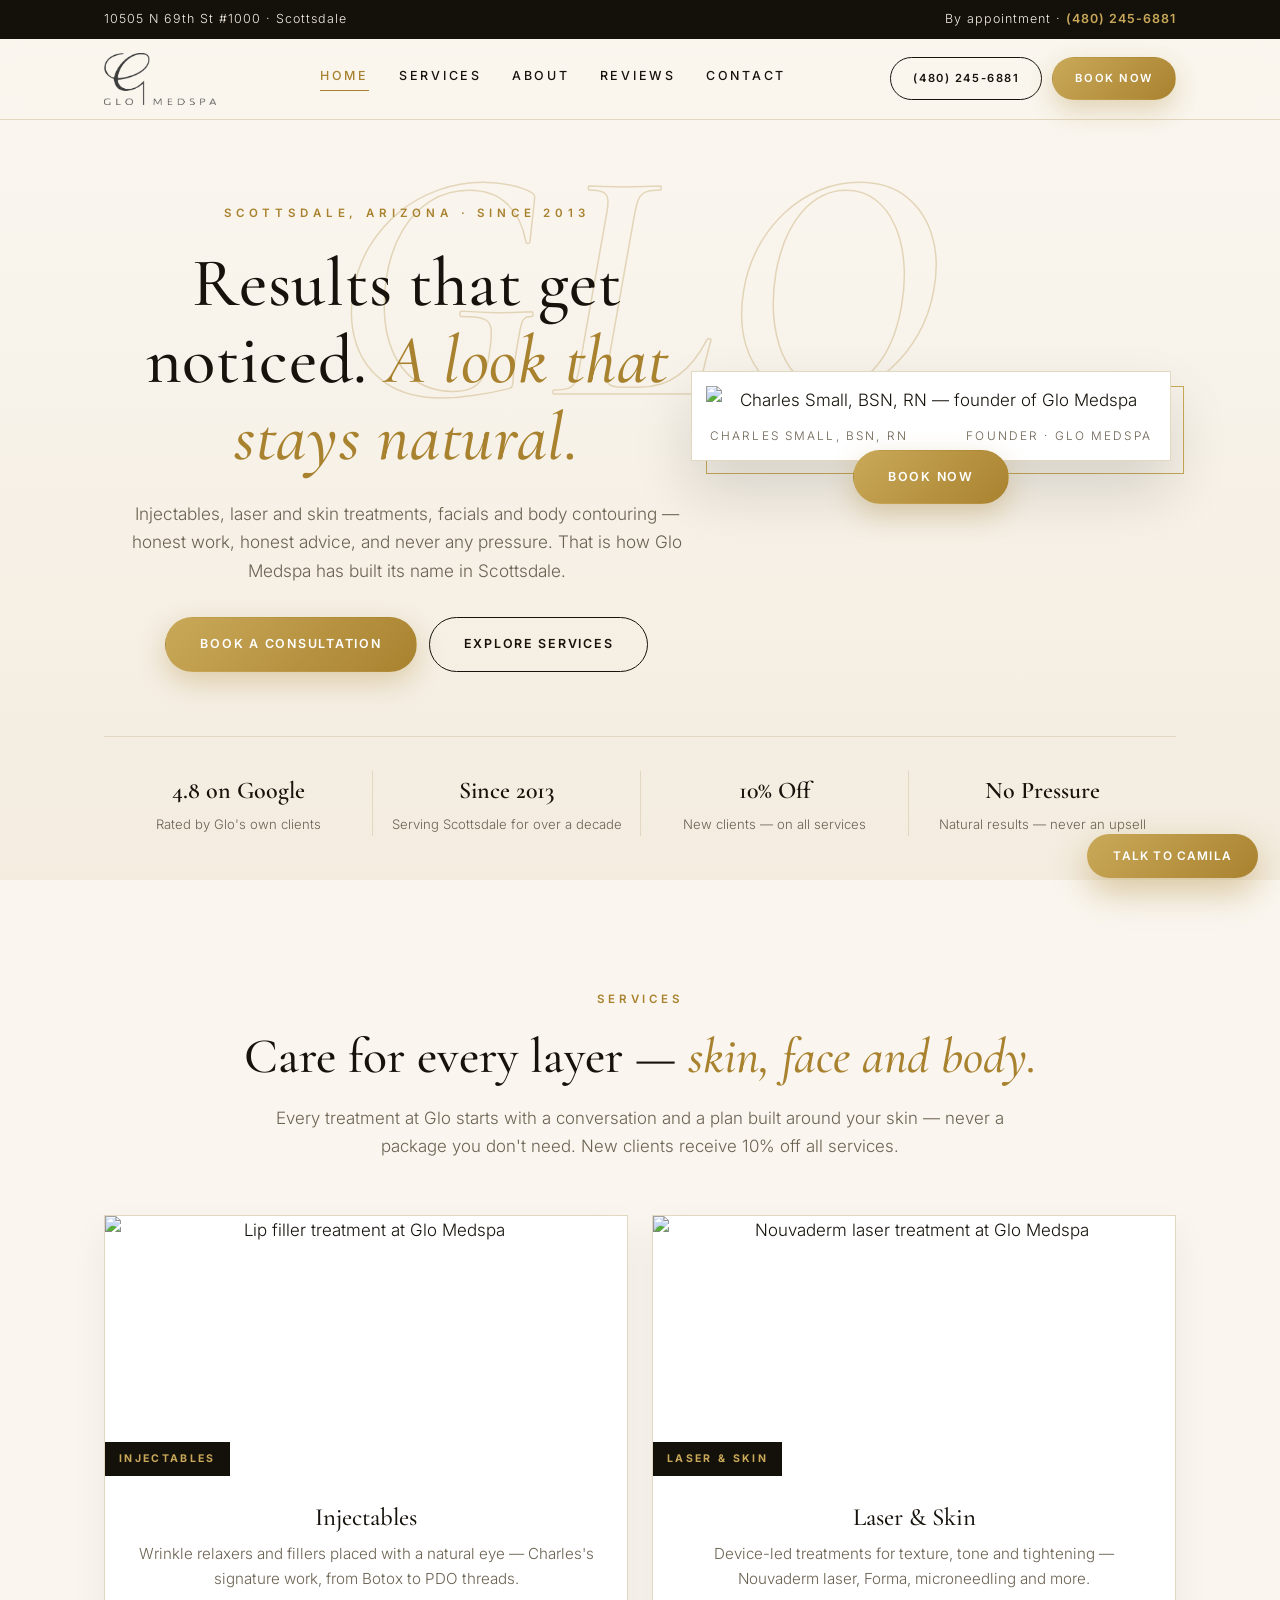
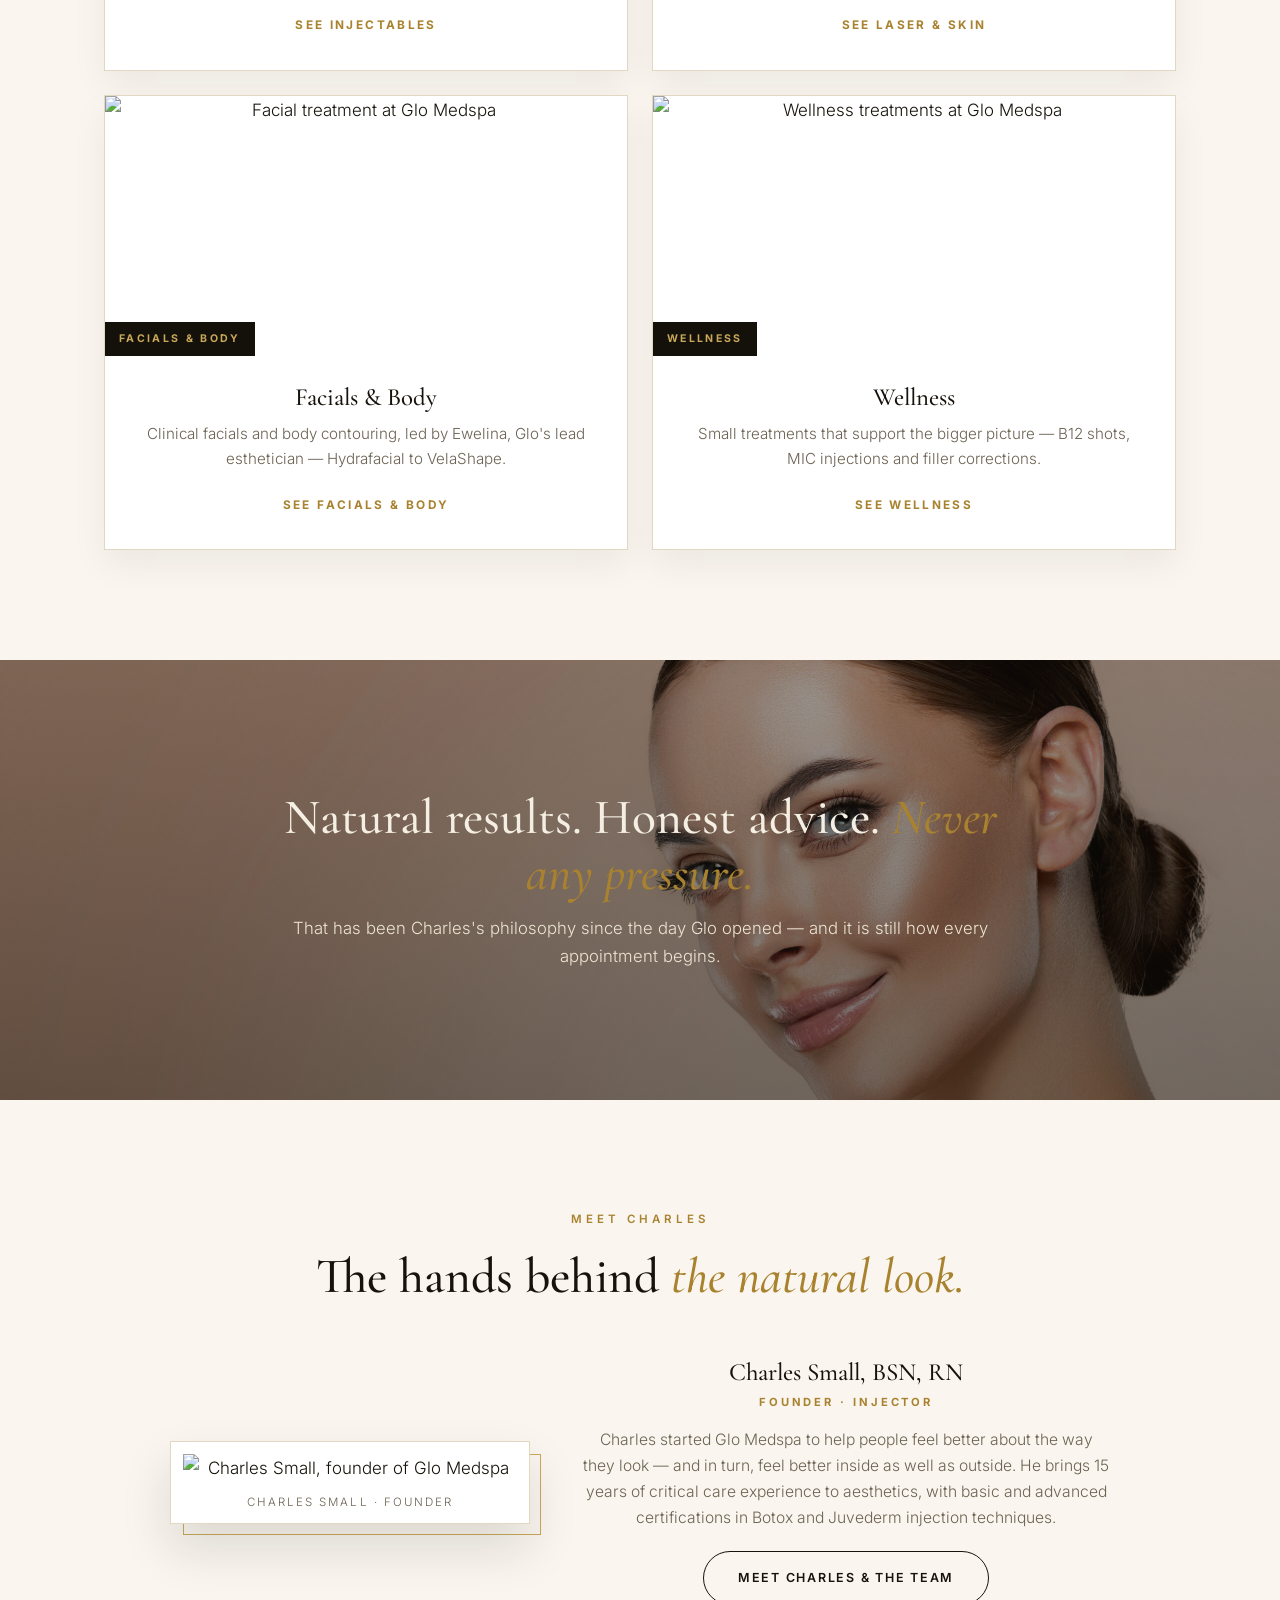
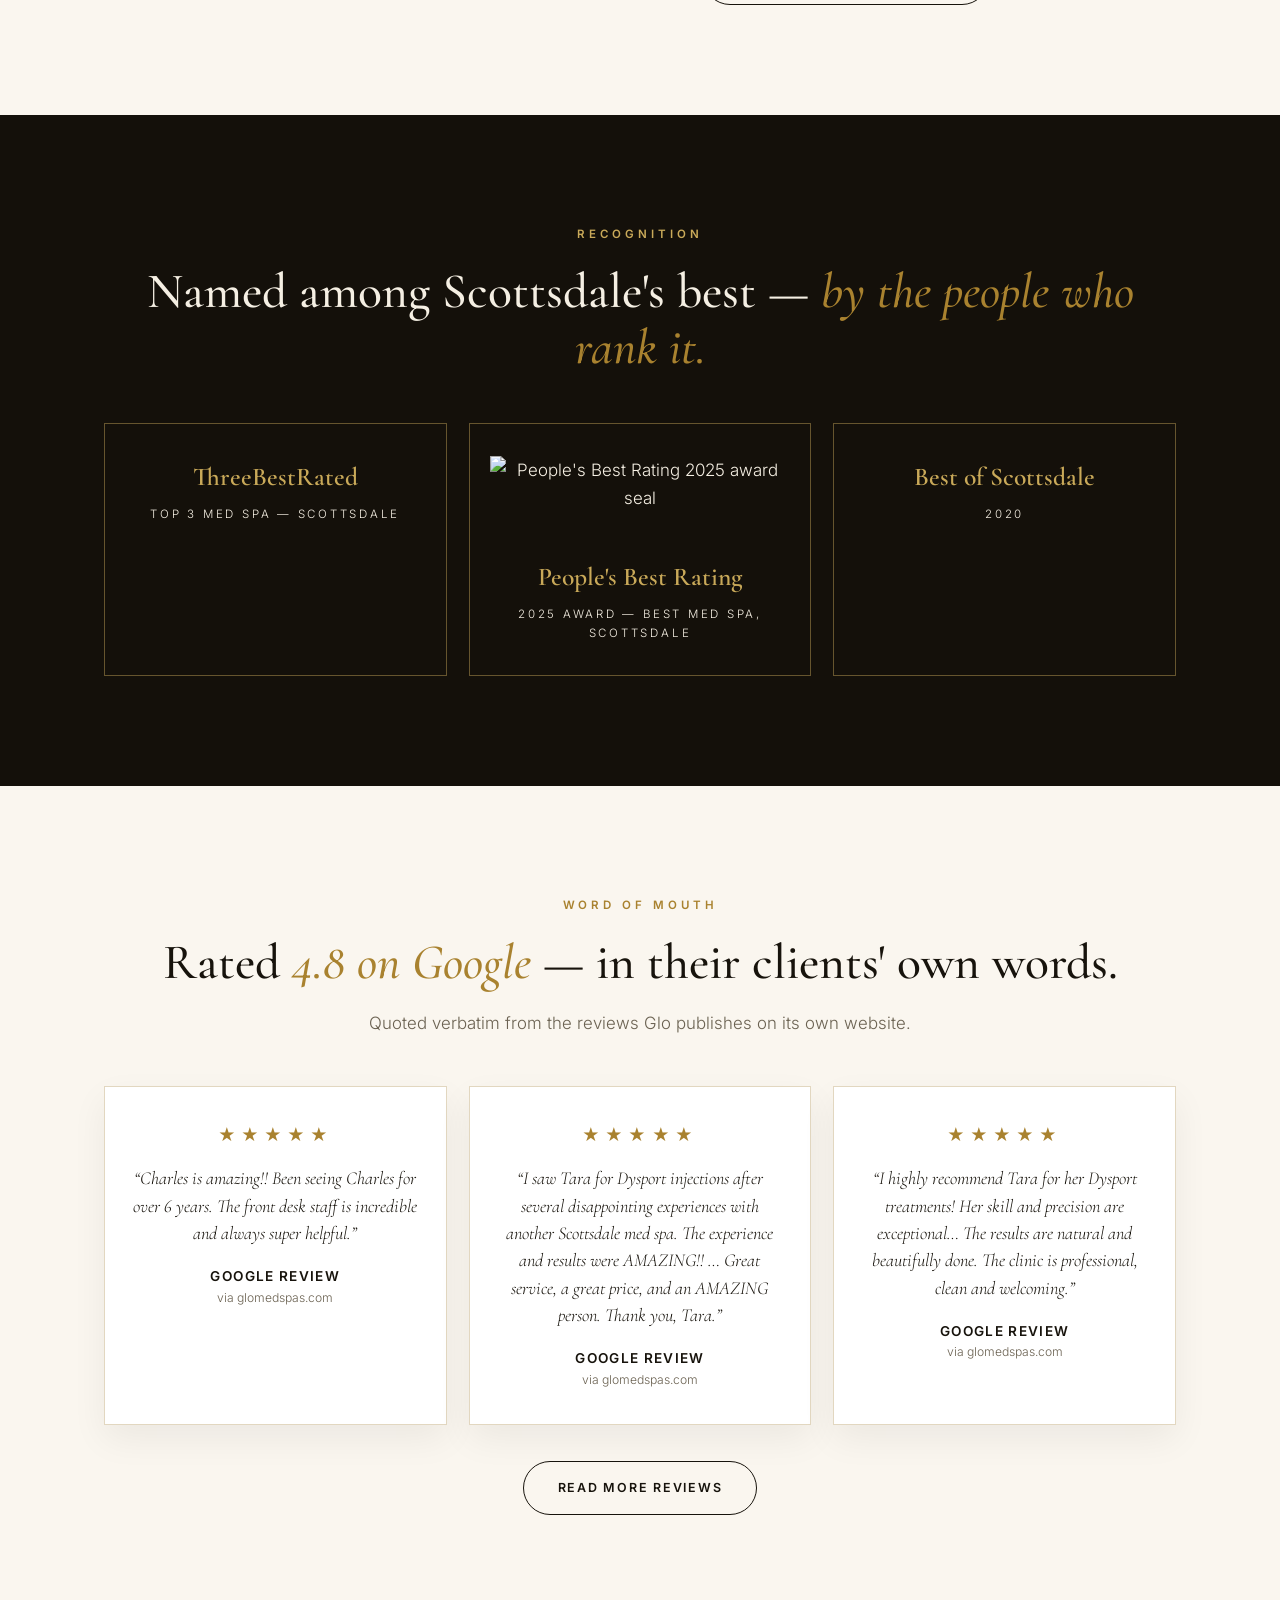
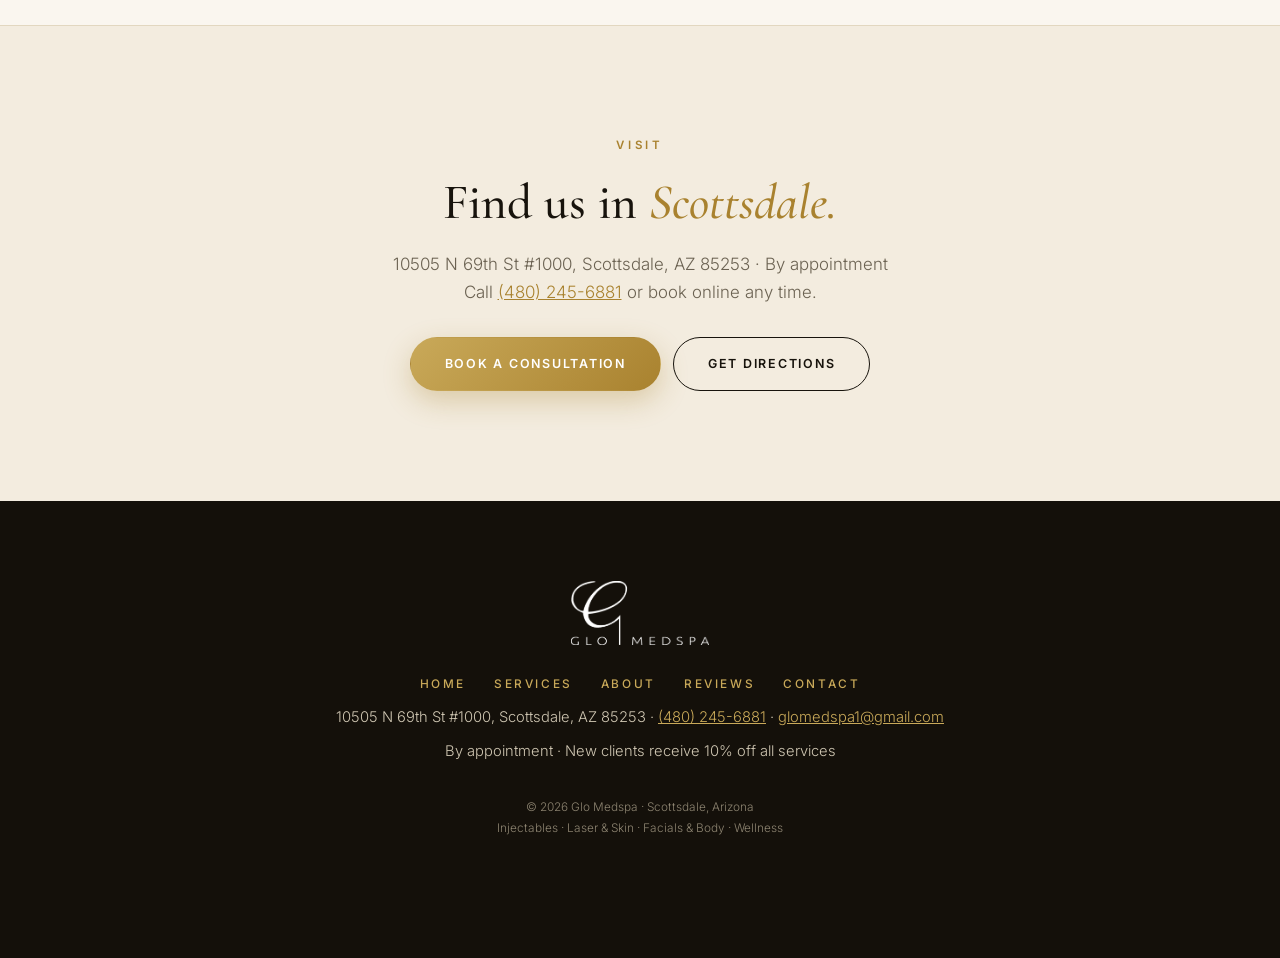
==== commit 13fb78e5: "Replace site with new 5-page version - root files" ====
--- a/index.html
+++ b/index.html
@@ -3,19 +3,17 @@
 <head>
 <meta charset="UTF-8">
 <meta name="viewport" content="width=device-width, initial-scale=1.0">
-<title>Glo Medspa — Scottsdale, AZ | Concept by Blair Digital Studios</title>
-<meta name="description" content="Glo Medspa in Scottsdale, AZ — injectables, laser and skin treatments since 2013. Results that get noticed, a natural look, never any pressure. Call (480) 245-6881. A concept redesign by Blair Digital Studios with a front desk that answers around the clock.">
+<title>Glo Medspa — Scottsdale, AZ | Injectables, Laser &amp; Skin Treatments</title>
+<meta name="description" content="Glo Medspa in Scottsdale, AZ — injectables, laser and skin treatments since 2013. Results that get noticed, a natural look, never any pressure. Call (480) 245-6881.">
 <link rel="preconnect" href="https://fonts.googleapis.com">
 <link rel="preconnect" href="https://fonts.gstatic.com" crossorigin>
 <link href="https://fonts.googleapis.com/css2?family=Cormorant+Garamond:ital,wght@0,400;0,500;0,600;1,400;1,500&family=Inter:wght@300;400;500;600;700&display=swap" rel="stylesheet">
 <link rel="stylesheet" href="styles.css">
 <script type="application/ld+json">{"@context": "https://schema.org", "@type": "MedicalSpa", "name": "Glo Medspa", "telephone": "(480) 245-6881", "email": "glomedspa1@gmail.com", "address": {"@type": "PostalAddress", "streetAddress": "10505 N 69th St #1000", "addressLocality": "Scottsdale", "addressRegion": "AZ", "postalCode": "85253", "addressCountry": "US"}}</script>
-<link rel="canonical" href="https://demo-glo-medspa.vercel.app/">
-<meta property="og:title" content="Glo Medspa — Scottsdale, AZ | Concept by Blair Digital Studios">
-<meta property="og:description" content="Results that get noticed. A natural look. Never any pressure. A concept redesign showing a front desk that answers, captures and books — around the clock.">
+<meta property="og:title" content="Glo Medspa — Scottsdale, AZ">
+<meta property="og:description" content="Results that get noticed. A natural look. Never any pressure. Injectables, laser and skin treatments in Scottsdale since 2013.">
 <meta property="og:type" content="website">
-<meta property="og:url" content="https://demo-glo-medspa.vercel.app/">
-<meta property="og:image" content="https://demo-glo-medspa.vercel.app/assets/charles.jpg">
+<meta property="og:image" content="assets/charles-scrubs.jpg">
 <link rel="icon" type="image/png" href="favicon.png">
 </head>
 <body>
@@ -26,113 +24,79 @@
 </div></div>
 
 <header class="site"><div class="wrap">
-<a class="brand" href="#top"><img src="assets/logo.png" alt="Glo Medspa"></a>
-<nav class="main"><a href="#gap">The Gap</a><a href="#services">Services</a><a href="#team">The Team</a><a href="#reviews">Reviews</a><a href="#visit">Visit</a></nav>
+<a class="brand" href="index.html"><img src="assets/logo.png" alt="Glo Medspa"></a>
+<nav class="main"><a href="index.html" class="active">Home</a><a href="services.html">Services</a><a href="about.html">About</a><a href="reviews.html">Reviews</a><a href="contact.html">Contact</a></nav>
 <div class="head-cta"><a class="btn ghost small" href="tel:+14802456881">(480) 245-6881</a><a class="btn solid small" href="https://booknow.appointment-plus.com/82k0ek10/" target="_blank" rel="noopener">Book Now</a></div>
 </div></header>
 
 <section class="hero" id="top">
 <div class="ghostword" aria-hidden="true">GLO</div>
-<div class="wrap center">
+<div class="wrap"><div class="hero-grid">
+<div class="hero-txt">
 <p class="eyebrow">Scottsdale, Arizona · Since 2013</p>
 <h1>Results that get noticed. <em>A look that stays natural.</em></h1>
-<p class="sub">Glo Medspa has built its name on honest work — no pressure, never an upsell. But the spa is open 32 hours of a 168-hour week. The other 136 hours, a Scottsdale client with a question reaches a silent phone. This page shows the front desk Blair Digital Studios would build for Glo — one that answers at 5:01 PM on a Friday, too.</p>
+<p class="sub">Injectables, laser and skin treatments, facials and body contouring — honest work, honest advice, and never any pressure. That is how Glo Medspa has built its name in Scottsdale.</p>
+<div class="hero-btns"><a class="btn solid" href="https://booknow.appointment-plus.com/82k0ek10/" target="_blank" rel="noopener">Book a Consultation</a><a class="btn ghost" href="services.html">Explore Services</a></div>
 </div>
 <div class="hero-fig">
-<figure><img src="assets/charles.jpg" alt="Charles Small, BSN, RN — founder of Glo Medspa">
+<figure><img src="assets/charles-scrubs.jpg" alt="Charles Small, BSN, RN — founder of Glo Medspa">
 <figcaption><span>Charles Small, BSN, RN</span><span>Founder · Glo Medspa</span></figcaption></figure>
-<a class="btn solid hero-book" href="https://booknow.appointment-plus.com/82k0ek10/" target="_blank" rel="noopener">Book a Consultation</a>
+<a class="btn solid hero-book" href="https://booknow.appointment-plus.com/82k0ek10/" target="_blank" rel="noopener">Book Now</a>
 </div>
-<div class="wrap"><div class="trust"><div class="grid">
+</div>
+<div class="trust"><div class="grid">
+<div class="cell"><div class="big">4.8 on Google</div><div class="small">Rated by Glo's own clients</div></div>
 <div class="cell"><div class="big">Since 2013</div><div class="small">Serving Scottsdale for over a decade</div></div>
-<div class="cell"><div class="big">4.8 on Google</div><div class="small">Rated by Glo's own clients</div></div>
-<div class="cell"><div class="big">Best of Scottsdale</div><div class="small">2023 &amp; 2024 · ThreeBestRated Best Business 2026</div></div>
-<div class="cell"><div class="big">No pressure</div><div class="small">Natural results — never an upsell</div></div>
+<div class="cell"><div class="big">10% Off</div><div class="small">New clients — on all services</div></div>
+<div class="cell"><div class="big">No Pressure</div><div class="small">Natural results — never an upsell</div></div>
 </div></div></div>
 </section>
 
-<section id="gap"><div class="wrap center">
-<div class="kicker"><span class="n">01 —</span> The Gap</div>
-<h2>Open 32 hours a week. <em>Unreachable for 136.</em></h2>
-<p class="lede">Four days a week, Glo's doors are open and the phone gets answered. The rest of the week — evenings, weekends, the closed weekday — every call, text and question waits. Med spa clients shop at night. They book on weekends. Right now, those hours belong to whoever answers first.</p>
-<div class="gap-math"><span class="num">136</span><span class="of">of 168 weekly hours<br>with no one answering</span></div>
-<div class="cards">
-<article class="card"><div class="when">Friday, 5:01 PM</div><h3>The door just closed</h3>
-<p><b>What happens today</b> A client leaves work ready to book her first Botox consultation. Glo closed an hour ago. She gets voicemail — and books with the med spa that picked up.</p><p class="fix"><b>With the front desk</b> Her call is answered Friday evening, her questions handled, and her consultation booked before she ever hears a recording.</p></article>
-<article class="card"><div class="when">Sunday afternoon</div><h3>Research day</h3>
-<p><b>What happens today</b> Sunday is when Scottsdale plans its week — and its treatments. A question about PDO threads or laser goes unanswered until the spa reopens.</p><p class="fix"><b>With the front desk</b> The question is answered Sunday, the consultation is on the calendar, and a confirmation text lands before dinner.</p></article>
-<article class="card"><div class="when">Wednesday, 9:40 PM</div><h3>The after-hours text</h3>
-<p><b>What happens today</b> A regular wants to move Thursday's appointment. The text sits unread overnight; by morning she's called somewhere else.</p><p class="fix"><b>With the front desk</b> The text is answered in the moment, the appointment moved, and the slot refilled from the waitlist — automatically.</p></article>
+<section id="services"><div class="wrap center">
+<div class="kicker">Services</div>
+<h2>Care for every layer — <em>skin, face and body.</em></h2>
+<p class="lede">Every treatment at Glo starts with a conversation and a plan built around your skin — never a package you don't need. New clients receive 10% off all services.</p>
+<div class="svc-cards">
+<article class="svc-card"><div class="ph"><img src="assets/injectables.jpg" alt="Lip filler treatment at Glo Medspa" loading="lazy"><span class="chip">Injectables</span></div><div class="pad"><h3>Injectables</h3><p>Wrinkle relaxers and fillers placed with a natural eye — Charles's signature work, from Botox to PDO threads.</p><a class="more" href="services.html#injectables">See Injectables</a></div></article>
+<article class="svc-card"><div class="ph"><img src="assets/laser.jpg" alt="Nouvaderm laser treatment at Glo Medspa" loading="lazy"><span class="chip">Laser &amp; Skin</span></div><div class="pad"><h3>Laser &amp; Skin</h3><p>Device-led treatments for texture, tone and tightening — Nouvaderm laser, Forma, microneedling and more.</p><a class="more" href="services.html#laser">See Laser &amp; Skin</a></div></article>
+<article class="svc-card"><div class="ph"><img src="assets/facial.jpg" alt="Facial treatment at Glo Medspa" loading="lazy"><span class="chip">Facials &amp; Body</span></div><div class="pad"><h3>Facials &amp; Body</h3><p>Clinical facials and body contouring, led by Ewelina, Glo's lead esthetician — Hydrafacial to VelaShape.</p><a class="more" href="services.html#facials">See Facials &amp; Body</a></div></article>
+<article class="svc-card"><div class="ph"><img src="assets/wellness.jpg" alt="Wellness treatments at Glo Medspa" loading="lazy"><span class="chip">Wellness</span></div><div class="pad"><h3>Wellness</h3><p>Small treatments that support the bigger picture — B12 shots, MIC injections and filler corrections.</p><a class="more" href="services.html#wellness">See Wellness</a></div></article>
 </div>
 </div></section>
 
-<section class="fix" id="fix"><div class="wrap center">
-<div class="kicker"><span class="n">02 —</span> The Fix, Shown</div>
-<h2>One of those evenings, <em>with the front desk on.</em></h2>
-<p class="lede">This is a playable demonstration of the system Blair Digital Studios builds — a sample conversation, honestly labeled. On the signed system, this front desk answers Glo's real line around the clock. Her name is Camila.</p>
-<div class="cols">
-<div class="phone"><div class="screen">
-<div class="p-head"><div class="nm">Glo Medspa</div><div class="lbl">Sample conversation · Demonstration</div></div>
-<div id="simMsgs">
-<div class="msg them">Hi — do you have any openings for Botox this week?</div>
-<div class="msg us">Hi, thanks for calling Glo Medspa, this is Camila — I can help with that. The spa is closed right now, but I can book your consultation. Is this your first visit with us?</div>
-<div class="msg them">Yes, first time. I just don't want to look overdone.</div>
-<div class="msg us">That's exactly how Charles works — natural results, never overdone, and never any pressure. I've booked your consultation, and your confirmation text is on its way. Anything else I can help with?</div>
-<div class="msg them">That's perfect, thank you!</div>
-<div class="msg us">You're welcome — we look forward to seeing you at Glo.</div>
+<section class="band-photo">
+<img src="assets/banner.jpg" alt="Glo Medspa, Scottsdale" loading="lazy">
+<div class="shade"><div class="in">
+<h2>Natural results. Honest advice. <em>Never any pressure.</em></h2>
+<p>That has been Charles's philosophy since the day Glo opened — and it is still how every appointment begins.</p>
+</div></div>
+</section>
+
+<section id="charles"><div class="wrap center">
+<div class="kicker">Meet Charles</div>
+<h2>The hands behind <em>the natural look.</em></h2>
+<div class="teaser">
+<figure><img src="assets/charles-armchair.jpg" alt="Charles Small, founder of Glo Medspa" loading="lazy"><figcaption>Charles Small · Founder</figcaption></figure>
+<div>
+<h3>Charles Small, BSN, RN</h3><div class="role">Founder · Injector</div>
+<p>Charles started Glo Medspa to help people feel better about the way they look — and in turn, feel better inside as well as outside. He brings 15 years of critical care experience to aesthetics, with basic and advanced certifications in Botox and Juvederm injection techniques.</p>
+<a class="btn ghost" href="about.html">Meet Charles &amp; the Team</a>
 </div>
-<div class="sim-foot"><div class="sim-done" id="simDone">Consultation booked · Confirmation text sent</div><button class="replay" id="simReplay" type="button">Replay the conversation</button></div>
-</div></div>
-<div class="textback"><h3>And when a call is missed anyway?</h3>
-<p>Phones ring out — in treatment, with a client, in the middle of a service. The system's missed-call text-back catches what the front desk can't:</p>
-<div class="tb-step"><div class="t">0:00</div><p><b>The call rings out.</b> Nobody free to answer — nobody has to be.</p></div>
-<div class="tb-step"><div class="t">0:45</div><p><b>A text goes out on its own:</b> "Sorry we missed your call — this is Glo Medspa. What can we help with?"</p></div>
-<div class="tb-step"><div class="t">2:10</div><p><b>The caller replies by text</b> and the front desk books the consultation right in the thread.</p></div>
-<div class="tb-step"><div class="t">Next</div><p><b>Confirmation + reminder</b> land automatically — the appointment is kept, not just made.</p></div>
-<p class="demo-note">Demonstration — on the live system these messages run on Glo's own number.</p>
-<div style="text-align:center;margin-top:22px"><a class="btn solid" href="https://booknow.appointment-plus.com/82k0ek10/" target="_blank" rel="noopener">Book a Consultation</a> <a class="btn ghost" href="#book">Request a Callback</a></div>
-</div></div>
-</div></section>
-
-<section id="services"><div class="wrap center">
-<div class="kicker"><span class="n">03 —</span> Services</div>
-<h2>Everything below is offered at Glo today — <em>verified from Glo's own site.</em></h2>
-<p class="lede">New clients receive 10% off all services — Glo's own standing welcome offer.</p>
-<div class="svc-grid">
-<article class="svc"><img src="assets/botox.jpg" alt="Injectable treatments at Glo Medspa" loading="lazy"><div class="pad"><h3>Injectables</h3><p>Wrinkle relaxers and fillers placed with a natural eye — Charles's signature work.</p><ul><li>Botox · Dysport · Letybo</li><li>Lip, cheek, chin &amp; jaw filler</li><li>Tear trough &amp; smile line filler</li><li>Liquid rhinoplasty</li><li>PDO threads · Kybella</li></ul></div></article>
-<article class="svc"><img src="assets/nouvaderm.jpg" alt="The Nouvaderm laser at Glo Medspa" loading="lazy"><div class="pad"><h3>Laser &amp; Skin Resurfacing</h3><p>Device-led treatments for texture, tone and tightening — planned around your skin, never a package you don't need.</p><ul><li>Nouvaderm laser</li><li>Forma skin tightening</li><li>Microneedling</li><li>eMatrix · Photo facial</li></ul></div></article>
-<article class="svc"><img src="assets/banner.jpg" alt="Skin and facial treatments at Glo Medspa" loading="lazy"><div class="pad"><h3>Facials &amp; Body</h3><p>Clinical facials and body contouring, led by Ewelina, Glo's lead esthetician.</p><ul><li>Hydrafacial</li><li>Fire &amp; Ice · Honey Enzyme facials</li><li>Microdermabrasion · Dermaplaning</li><li>VelaShape body contouring</li><li>Morpheus8 · Perfect Peel</li><li>Liquid facelift</li></ul></div></article>
-<article class="svc"><img src="assets/juvederm.jpg" alt="Wellness and injectable care at Glo Medspa" loading="lazy"><div class="pad"><h3>Wellness</h3><p>Small treatments that support the bigger picture — energy, metabolism and corrections.</p><ul><li>B12 shots</li><li>MIC injections — the "Skinny Shot"</li><li>Filler dissolve (hyaluronidase)</li></ul></div></article>
-</div>
-</div></section>
-
-<section class="team" id="team"><div class="wrap center">
-<div class="kicker"><span class="n">04 —</span> The Team</div>
-<h2>Meet Charles — <em>and the people behind Glo.</em></h2>
-<div class="person"><img src="assets/charles.jpg" alt="Charles Small, BSN, RN — founder of Glo Medspa"><div>
-<h3>Charles Small, BSN, RN</h3><div class="role">Founder · Injector</div>
-<p>Charles started Glo Medspa to help people feel better about the way they look — and in turn, feel better inside as well as outside. He brings 15 years of critical care experience to aesthetics, with basic and advanced certifications in Botox and Juvederm injection techniques. His philosophy is simple: a natural appearance, honest pricing, and time spent really listening to every client.</p>
-<ul><li>BSN, RN — 15 years in critical care</li><li>Advanced Botox &amp; Juvederm certifications</li><li>Member, Dermatology Nurses' Association</li><li>Member, American Society of Plastic Surgical Nurses</li></ul>
-</div></div>
-<div class="team-grid">
-<article class="member"><img src="assets/ewelina.jpg" alt="Ewelina, lead esthetician at Glo Medspa" loading="lazy"><h3>Ewelina</h3><div class="role">Lead Esthetician</div><p>Years of experience in skin care and facial treatments — trained and laser certified to cover all aspects of anti-aging.</p></article>
-<article class="member"><img src="assets/tara.jpg" alt="Tara, nurse injector at Glo Medspa" loading="lazy"><h3>Tara</h3><div class="role">Nurse Injector</div><p>A highly skilled nurse with over nine years of experience across critical care, surgery and plastics — including a tenure at the Mayo Clinic.</p></article>
-<article class="member"><img src="assets/rachel.jpg" alt="Rachel, front desk and office manager at Glo Medspa" loading="lazy"><h3>Rachel</h3><div class="role">Front Desk · Office Manager</div><p>Rachel runs scheduling and assists clients with every question they could possibly have.</p></article>
 </div>
 </div></section>
 
 <section class="awards"><div class="wrap center">
-<div class="kicker light"><span class="n">05 —</span> Recognition</div>
+<div class="kicker" style="color:var(--gold-soft)">Recognition</div>
 <h2 class="on-dark">Named among Scottsdale's best — <em>by the people who rank it.</em></h2>
 <div class="award-row">
 <div class="award"><div class="big">ThreeBestRated</div><div class="small">Top 3 Med Spa — Scottsdale</div></div>
+<div class="award"><img class="seal" src="assets/award-seal.png" alt="People's Best Rating 2025 award seal"><div class="big">People's Best Rating</div><div class="small">2025 Award — Best Med Spa, Scottsdale</div></div>
 <div class="award"><div class="big">Best of Scottsdale</div><div class="small">2020</div></div>
-<div class="award"><div class="big">People's Best Rating</div><div class="small">2025 Award — Best Med Spa, Scottsdale</div></div>
 </div>
 </div></section>
 
 <section id="reviews"><div class="wrap center">
-<div class="kicker"><span class="n">06 —</span> Word of Mouth</div>
+<div class="kicker">Word of Mouth</div>
 <h2>Rated <em>4.8 on Google</em> — in their clients' own words.</h2>
 <p class="lede">Quoted verbatim from the reviews Glo publishes on its own website.</p>
 <div class="rev-grid">
@@ -140,75 +104,33 @@
 <article class="rev"><div class="stars">★★★★★</div><blockquote>&ldquo;I saw Tara for Dysport injections after several disappointing experiences with another Scottsdale med spa. The experience and results were AMAZING!! &hellip; Great service, a great price, and an AMAZING person. Thank you, Tara.&rdquo;</blockquote><div class="who">Google review</div><div class="src">via glomedspas.com</div></article>
 <article class="rev"><div class="stars">★★★★★</div><blockquote>&ldquo;I highly recommend Tara for her Dysport treatments! Her skill and precision are exceptional&hellip; The results are natural and beautifully done. The clinic is professional, clean and welcoming.&rdquo;</blockquote><div class="who">Google review</div><div class="src">via glomedspas.com</div></article>
 </div>
+<p style="margin-top:36px"><a class="btn ghost" href="reviews.html">Read More Reviews</a></p>
 </div></section>
 
-<section class="system" id="system"><div class="wrap">
-<div class="kicker light"><span class="n">07 —</span> The Blair System</div>
-<h2 class="on-dark">Seen. Called. Booked. <em>Won. Paid.</em></h2>
-<p class="lede on-dark">A website alone doesn't fill a schedule. Blair Digital Studios installs the whole chain behind it:</p>
-<div class="chain">
-<div class="st"><div class="w">SEEN</div><p>A website built to be found — Glo appears when Scottsdale searches, with the photos, reviews and services that earn the click.</p></div>
-<div class="st"><div class="w">CALLED</div><p>Every call answered — Camila picks up 24/7, and a missed call gets a text back in under a minute.</p></div>
-<div class="st"><div class="w">BOOKED</div><p>Consultations booked on the spot, around the clock — captured, confirmed by text, and reminded before the visit.</p></div>
-<div class="st"><div class="w">WON</div><p>Every request tracked in Glo's own pipeline, with follow-up that runs itself — no lead forgotten in a voicemail box again.</p></div>
-<div class="st"><div class="w">PAID</div><p>More kept appointments and fuller chairs become a book of business Glo can count — measured, not guessed.</p></div>
-</div>
-<p class="stack-line on-dark">The stack: a website built to be found · an AI receptionist answering 24/7 · missed-call text-back · online booking · a CRM pipeline with automated follow-up · and a review engine that turns happy clients into the next booking.</p>
-<p class="proof on-dark">Live proof: Red Agave Landscaping in Phoenix runs on this system today — its front desk answers, books and follows up around the clock.</p>
-<div style="margin-top:30px"><a class="btn solid" href="https://booknow.appointment-plus.com/82k0ek10/" target="_blank" rel="noopener">Book a Consultation</a> <a class="btn on-dark" href="#book">Request a Callback</a></div>
-</div></section>
-
-<section id="visit"><div class="wrap center">
-<div class="kicker"><span class="n">08 —</span> Visit</div>
+<section class="cta-band"><div class="wrap center">
+<div class="kicker">Visit</div>
 <h2>Find us in <em>Scottsdale.</em></h2>
-<div class="visit-grid">
-<div class="visit-info">
-<p><b>Glo Medspa</b><br>10505 N 69th St #1000, Scottsdale, AZ 85253</p>
-<p><a class="big-tel" href="tel:+14802456881">(480) 245-6881</a></p>
-<p><a href="mailto:glomedspa1@gmail.com">glomedspa1@gmail.com</a></p>
-<p style="margin-top:18px"><a class="btn ghost" href="https://www.google.com/maps/search/?api=1&query=10505+N+69th+St+%231000+Scottsdale+AZ+85253" target="_blank" rel="noopener">Get Directions</a></p>
-</div>
-<div class="visit-note">
-<p><b>By appointment.</b> Glo sees clients by appointment — same-day appointments are often available, and booking is open online around the clock. Call <a href="tel:+14802456881">(480) 245-6881</a> or book below, any hour.</p>
-<p>New clients receive <b>10% off all services</b> — Glo's standing welcome offer.</p>
-</div>
-</div>
-</div></section>
-
-<section id="book"><div class="wrap center">
-<div class="kicker"><span class="n">09 —</span> Book</div>
-<h2>Request a <em>consultation.</em></h2>
-<p class="lede">Book instantly on Glo's own booking page, or send a callback request here.</p>
-<p style="margin-bottom:26px"><a class="btn solid" href="https://booknow.appointment-plus.com/82k0ek10/" target="_blank" rel="noopener">Book on Glo's Booking Page</a></p>
-<form class="book" id="bookForm">
-<label for="b-name">Your name</label><input id="b-name" required autocomplete="name">
-<div class="row"><div><label for="b-phone">Phone</label><input id="b-phone" required autocomplete="tel"></div>
-<div><label for="b-svc">What are you interested in?</label><select id="b-svc"><option>Consultation</option><option>Botox / Dysport</option><option>Fillers</option><option>PDO threads</option><option>Laser treatments</option><option>Facials &amp; skin</option><option>Body contouring</option><option>Wellness</option><option>Something else</option></select></div></div>
-<label for="b-notes">Anything we should know? (optional)</label><textarea id="b-notes" rows="3"></textarea>
-<button class="btn solid" type="submit">Request This Consultation</button>
-<p class="form-note">Demonstration form — on this concept site nothing is sent. On the live Blair system, this lands in Glo's own pipeline and confirms by text.</p>
-</form>
-<div class="form-ok" id="bookOk"><h3>Here's what happens next.</h3><p>On the live system, that request would already be captured and confirmed by text. Glo can also be reached any time at <a href="tel:+14802456881">(480) 245-6881</a>.</p></div>
+<p class="lede">10505 N 69th St #1000, Scottsdale, AZ 85253 · By appointment<br>Call <a href="tel:+14802456881">(480) 245-6881</a> or book online any time.</p>
+<div class="btns"><a class="btn solid" href="https://booknow.appointment-plus.com/82k0ek10/" target="_blank" rel="noopener">Book a Consultation</a><a class="btn ghost" href="https://www.google.com/maps/search/?api=1&query=10505+N+69th+St+%231000+Scottsdale+AZ+85253" target="_blank" rel="noopener">Get Directions</a></div>
 </div></section>
 
 <footer class="site"><div class="wrap">
 <img class="foot-logo" src="assets/logo.png" alt="Glo Medspa">
-<p style="margin-top:10px">10505 N 69th St #1000, Scottsdale, AZ 85253 · <a href="tel:+14802456881">(480) 245-6881</a></p>
-<div class="talk-panel"><h3>Prefer to talk?</h3>
-<p>This concept site was designed for Glo Medspa by Blair Digital Studios — including the 24/7 front desk that answers, captures and books. Questions about the design or the system, call Blair directly.</p>
-<a class="btn solid" href="tel:+16028101271">Call Blair: (602) 810-1271</a></div>
-<p class="credit">Concept redesign by Blair Digital Studios. This is not the official website of Glo Medspa. All photography is the business's own, from its website. Reviews, where shown, are quoted verbatim from the reviews published on the business's own website. The sample conversation and form are demonstrations; the live system connects when the business signs.</p>
+<nav class="foot-nav"><a href="index.html">Home</a><a href="services.html">Services</a><a href="about.html">About</a><a href="reviews.html">Reviews</a><a href="contact.html">Contact</a></nav>
+<p class="foot-line">10505 N 69th St #1000, Scottsdale, AZ 85253 · <a href="tel:+14802456881">(480) 245-6881</a> · <a href="mailto:glomedspa1@gmail.com">glomedspa1@gmail.com</a></p>
+<p class="foot-line">By appointment · New clients receive 10% off all services</p>
+<p class="foot-small">© 2026 Glo Medspa · Scottsdale, Arizona<br>Injectables · Laser &amp; Skin · Facials &amp; Body · Wellness</p>
 </div></footer>
 
-<div class="stickybar"><a href="tel:+14802456881">Call</a><a class="primary" href="https://booknow.appointment-plus.com/82k0ek10/" target="_blank" rel="noopener">Book</a><a href="#visit">Directions</a></div>
+<div class="stickybar"><a href="tel:+14802456881">Call</a><a class="primary" href="https://booknow.appointment-plus.com/82k0ek10/" target="_blank" rel="noopener">Book</a><a href="https://www.google.com/maps/search/?api=1&query=10505+N+69th+St+%231000+Scottsdale+AZ+85253" target="_blank" rel="noopener">Directions</a></div>
 <button class="chat-launcher" id="chatOpen" type="button">Talk to Camila</button>
 <div class="chat-panel" id="chatPanel">
-<div class="cp-head"><div class="nm">Glo Medspa — Camila</div><div class="lbl">Demo receptionist · Sample answers</div></div>
+<div class="cp-head"><div class="nm">Camila — Glo Medspa</div><div class="lbl">Front Desk</div></div>
 <div class="cp-body" id="cpBody"><div class="cp-msg" id="cpGreeting"></div></div>
 <div class="cp-quick" id="cpQuick"></div>
-<div class="cp-foot">Prefer to talk to Blair about this system? <a href="tel:+16028101271">(602) 810-1271</a></div>
+<div class="cp-foot">Prefer to call? <a href="tel:+14802456881">(480) 245-6881</a></div>
 </div>
-<script>window.BIZ = {"name": "Glo Medspa", "short": "Glo", "phone": "(480) 245-6881", "tel": "+14802456881", "kb": {"greeting": "Hi, thanks for calling Glo Medspa, this is Camila — how can I help you today?", "services": "Glo offers injectables (Botox, Dysport, fillers, PDO threads), laser treatments, facials, body contouring and wellness injections. What are you interested in?", "book": "Wonderful — you can book instantly on Glo's booking page, or give me your name and what you'd like, and I'll capture the request now.", "location": "We're at 10505 N 69th St #1000, Scottsdale. Directions are in the Visit section.", "price": "Pricing depends on your treatment plan, so Charles goes over it honestly at your consultation — no pressure, ever. New clients receive 10% off all services. Shall I book you a consultation?", "hours": "Glo sees clients by appointment, and same-day appointments are often available. I can book you right now — what day works for you?"}};</script>
+<script>window.BIZ = {"name": "Glo Medspa", "short": "Glo", "phone": "(480) 245-6881", "tel": "+14802456881", "kb": {"greeting": "Hi, thanks for calling Glo Medspa, this is Camila — how can I help you today?", "services": "Glo offers injectables (Botox, Dysport, fillers, PDO threads), laser treatments, facials, body contouring and wellness injections. What are you interested in?", "book": "Wonderful — you can book instantly on our booking page, or give me your name and what you'd like, and I'll capture the request now.", "location": "We're at 10505 N 69th St #1000, Scottsdale. Directions are on the Contact page.", "price": "Pricing depends on your treatment plan, so Charles goes over it honestly at your consultation — no pressure, ever. New clients receive 10% off all services. Shall I book you a consultation?", "hours": "Glo sees clients by appointment, and same-day appointments are often available. I can book you right now — what day works for you?"}};</script>
 <script src="widget.js"></script>
 </body>
 </html>
--- a/styles.css
+++ b/styles.css
@@ -19,17 +19,14 @@
 section{padding:110px 0}
 .eyebrow{letter-spacing:.42em;text-transform:uppercase;font-size:.72rem;font-weight:600;color:var(--gold);margin-bottom:22px}
 .kicker{letter-spacing:.34em;text-transform:uppercase;font-size:.72rem;font-weight:600;color:var(--gold);margin-bottom:20px}
-.kicker .n{opacity:.55;color:var(--ink)}
-.kicker.light .n{color:var(--bone)}
 .lede{max-width:760px;margin:20px auto 0;color:var(--mut);font-size:1.06rem}
-.btn{display:inline-block;font-family:var(--sans);font-weight:600;letter-spacing:.14em;text-transform:uppercase;font-size:.78rem;padding:16px 34px;border-radius:999px;text-decoration:none;border:1px solid var(--gold);transition:all .25s;cursor:pointer}
+.btn{display:inline-block;font-family:var(--sans);font-weight:600;letter-spacing:.14em;text-transform:uppercase;font-size:.78rem;padding:16px 34px;border-radius:999px;text-decoration:none;border:1px solid var(--gold);transition:all .25s;cursor:pointer;background:none}
 .btn.solid{background:linear-gradient(135deg,var(--gold-soft),var(--gold));color:#fff;border-color:transparent;box-shadow:0 10px 28px rgba(169,130,47,.32)}
 .btn.solid:hover{transform:translateY(-2px);box-shadow:0 14px 34px rgba(169,130,47,.4)}
 .btn.ghost{background:transparent;color:var(--ink);border-color:var(--ink)}
 .btn.ghost:hover{border-color:var(--gold);color:var(--gold)}
 .btn.on-dark{background:transparent;color:var(--bone);border-color:var(--bone)}
 .btn.small{padding:11px 22px;font-size:.7rem}
-.btn-line{background:transparent;color:var(--ink);border:1px solid var(--ink)}
 /* top bar + header */
 .topbar{background:var(--dark);color:var(--bone);font-size:.78rem;letter-spacing:.08em;padding:9px 0}
 .topbar .wrap{display:flex;justify-content:space-between;gap:16px;flex-wrap:wrap}
@@ -38,99 +35,103 @@
 header.site .wrap{display:flex;align-items:center;justify-content:space-between;gap:18px;padding-top:14px;padding-bottom:14px}
 .brand img{height:52px;width:auto}
 nav.main{display:flex;gap:30px}
-nav.main a{color:var(--ink);text-decoration:none;font-size:.78rem;letter-spacing:.22em;text-transform:uppercase;font-weight:500}
+nav.main a{color:var(--ink);text-decoration:none;font-size:.78rem;letter-spacing:.22em;text-transform:uppercase;font-weight:500;padding-bottom:3px}
 nav.main a:hover{color:var(--gold)}
+nav.main a.active{color:var(--gold);border-bottom:1px solid var(--gold)}
 .head-cta{display:flex;gap:10px;align-items:center}
 .head-cta .btn{white-space:nowrap}
-/* hero */
-.hero{position:relative;padding:90px 0 0;overflow:hidden;background:linear-gradient(180deg,var(--paper) 0%,var(--paper2) 100%)}
-.ghostword{position:absolute;top:6px;left:50%;transform:translateX(-50%);font-family:var(--serif);font-style:italic;font-weight:600;font-size:clamp(9rem,26vw,21rem);line-height:1;color:transparent;-webkit-text-stroke:1.5px rgba(169,130,47,.28);letter-spacing:.02em;pointer-events:none;user-select:none;z-index:0}
-.hero .wrap{position:relative;z-index:2}
-.hero .sub{max-width:780px;margin:26px auto 0;color:var(--mut);font-size:1.08rem}
-.hero-fig{position:relative;z-index:2;max-width:520px;margin:52px auto 0;padding:0 24px}
+/* home hero — three planes: outlined word behind, photo mid, CTA overlapping */
+.hero{position:relative;padding:84px 0 0;overflow:hidden;background:linear-gradient(180deg,var(--paper) 0%,var(--paper2) 100%)}
+.ghostword{position:absolute;top:2px;left:50%;transform:translateX(-50%);font-family:var(--serif);font-style:italic;font-weight:600;font-size:clamp(9rem,26vw,21rem);line-height:1;color:transparent;-webkit-text-stroke:1.5px rgba(169,130,47,.28);letter-spacing:.02em;pointer-events:none;user-select:none;z-index:0}
+.hero-grid{position:relative;z-index:2;display:grid;grid-template-columns:1.05fr .95fr;gap:40px;align-items:center;text-align:center}
+.hero-txt{position:relative;z-index:3}
+.hero .sub{max-width:560px;margin:24px auto 0;color:var(--mut);font-size:1.08rem}
+.hero-btns{margin-top:32px;display:flex;gap:12px;justify-content:center;flex-wrap:wrap}
+.hero-fig{position:relative;z-index:2;max-width:480px;margin:0 auto;width:100%}
 .hero-fig figure{background:#fff;padding:14px 14px 0;border:1px solid var(--line);box-shadow:0 30px 60px rgba(23,19,12,.14);position:relative}
 .hero-fig figure::after{content:"";position:absolute;inset:0;transform:translate(14px,14px);border:1px solid var(--gold-soft);z-index:-1}
 .hero-fig img{width:100%;height:auto}
 .hero-fig figcaption{display:flex;justify-content:space-between;gap:10px;padding:13px 4px;font-size:.74rem;letter-spacing:.18em;text-transform:uppercase;color:var(--mut)}
 .hero-book{position:relative;z-index:3;margin-top:-24px}
-.trust{margin:64px auto 0;border-top:1px solid var(--line);padding:34px 0 44px}
+@media(min-width:901px){.hero-txt{margin-right:-64px}}
+.trust{position:relative;z-index:2;margin:64px auto 0;border-top:1px solid var(--line);padding:34px 0 44px}
 .trust .grid{display:grid;grid-template-columns:repeat(4,1fr);gap:0}
 .trust .cell{padding:0 18px}
 .trust .cell + .cell{border-left:1px solid var(--line)}
 .trust .big{font-family:var(--serif);font-size:1.5rem;font-weight:600}
 .trust .small{font-size:.82rem;color:var(--mut);margin-top:4px}
-/* gap */
-.gap-math{display:flex;align-items:center;justify-content:center;gap:20px;margin:44px auto 10px}
-.gap-math .num{font-family:var(--serif);font-size:clamp(4.5rem,10vw,7.5rem);font-weight:600;color:var(--gold);line-height:1}
-.gap-math .of{text-align:left;color:var(--mut);font-size:1rem;line-height:1.5}
-.cards{display:grid;grid-template-columns:repeat(3,1fr);gap:22px;margin-top:48px;text-align:center}
-.card{background:#fff;border:1px solid var(--line);padding:34px 28px;box-shadow:0 14px 34px rgba(23,19,12,.06)}
-.card .when{letter-spacing:.26em;text-transform:uppercase;font-size:.68rem;font-weight:700;color:var(--gold);margin-bottom:12px}
-.card h3{margin-bottom:14px}
-.card p{font-size:.95rem;color:var(--mut);margin-bottom:14px}
-.card p b{display:block;color:var(--ink);font-weight:600;letter-spacing:.06em;text-transform:uppercase;font-size:.7rem;margin-bottom:5px}
-.card p.fix{color:var(--ink2)}
-/* fix / demo */
-.fix{background:var(--paper2)}
-.cols{display:grid;grid-template-columns:400px 1fr;gap:54px;max-width:1020px;margin:54px auto 0;align-items:start;text-align:left}
-.phone{background:var(--ink);border-radius:38px;padding:12px;box-shadow:0 34px 70px rgba(23,19,12,.28)}
-.screen{background:#FDFBF7;border-radius:28px;overflow:hidden;display:flex;flex-direction:column;min-height:520px}
-.p-head{background:var(--dark);color:var(--bone);padding:16px 20px;text-align:center}
-.p-head .nm{font-family:var(--serif);font-size:1.2rem}
-.p-head .lbl{font-size:.68rem;letter-spacing:.2em;text-transform:uppercase;color:var(--gold-soft)}
-#simMsgs{padding:20px 16px;display:flex;flex-direction:column;gap:10px;flex:1}
-.msg{max-width:82%;padding:11px 15px;border-radius:18px;font-size:.9rem;line-height:1.5;opacity:0;transform:translateY(8px);transition:all .5s}
-.msg.show{opacity:1;transform:none}
-.msg.them{align-self:flex-start;background:#EFE8D8;border-bottom-left-radius:4px}
-.msg.us{align-self:flex-end;background:var(--ink);color:var(--bone);border-bottom-right-radius:4px}
-.sim-foot{padding:14px 16px 18px;border-top:1px solid var(--line);text-align:center}
-.sim-done{font-size:.8rem;font-weight:600;color:var(--gold);opacity:0;transition:opacity .5s;margin-bottom:8px}
-.sim-done.show{opacity:1}
-.replay{background:none;border:none;color:var(--mut);font-size:.78rem;letter-spacing:.12em;text-transform:uppercase;cursor:pointer;text-decoration:underline}
-.textback h3{margin-bottom:12px}
-.textback p{color:var(--mut);font-size:.98rem}
-.tb-step{display:flex;gap:18px;margin-top:22px;align-items:flex-start}
-.tb-step .t{font-family:var(--serif);font-size:1.3rem;font-weight:600;color:var(--gold);min-width:52px}
-.tb-step p{color:var(--ink2)}
-.tb-step p b{color:var(--ink)}
-.demo-note{font-size:.8rem;margin-top:22px;font-style:italic}
-/* services */
-.svc-grid{display:grid;grid-template-columns:repeat(2,1fr);gap:24px;margin-top:54px;text-align:left}
-.svc{background:#fff;border:1px solid var(--line);overflow:hidden;box-shadow:0 14px 34px rgba(23,19,12,.06)}
-.svc img{width:100%;height:250px;object-fit:cover}
-.svc .pad{padding:30px 32px 34px;text-align:center}
-.svc h3{margin-bottom:10px}
-.svc p{color:var(--mut);font-size:.95rem;margin-bottom:16px}
-.svc ul{list-style:none}
-.svc li{padding:7px 0;border-top:1px solid var(--line);font-size:.92rem;color:var(--ink2)}
-/* team */
-.team{background:var(--paper2)}
+/* subpage hero */
+.page-hero{position:relative;padding:84px 0 70px;overflow:hidden;background:linear-gradient(180deg,var(--paper) 0%,var(--paper2) 100%);border-bottom:1px solid var(--line)}
+.page-hero .ghostword{font-size:clamp(6rem,17vw,13rem);top:0}
+.page-hero .wrap{position:relative;z-index:2}
+.page-hero .lede{margin-top:18px}
+/* service overview cards (home) */
+.svc-cards{display:grid;grid-template-columns:repeat(2,1fr);gap:24px;margin-top:54px;text-align:center}
+.svc-card{background:#fff;border:1px solid var(--line);overflow:hidden;box-shadow:0 14px 34px rgba(23,19,12,.06)}
+.svc-card .ph{position:relative;height:260px;overflow:hidden}
+.svc-card .ph img{width:100%;height:100%;object-fit:cover;object-position:center top}
+.svc-card .ph .chip{position:absolute;left:0;bottom:0;background:var(--dark);color:var(--gold-soft);font-size:.66rem;font-weight:700;letter-spacing:.22em;text-transform:uppercase;padding:8px 14px}
+.svc-card .pad{padding:28px 30px 32px}
+.svc-card h3{margin-bottom:10px}
+.svc-card p{color:var(--mut);font-size:.95rem;margin-bottom:18px}
+.svc-card .more{font-size:.74rem;font-weight:700;letter-spacing:.2em;text-transform:uppercase;text-decoration:none}
+.svc-card .more:hover{text-decoration:underline}
+/* full-bleed photo band */
+.band-photo{position:relative;padding:0;height:440px;overflow:hidden}
+.band-photo img{width:100%;height:100%;object-fit:cover;object-position:center}
+.band-photo .shade{position:absolute;inset:0;background:linear-gradient(180deg,rgba(20,16,10,.42),rgba(20,16,10,.58));display:flex;align-items:center;justify-content:center}
+.band-photo .in{max-width:820px;padding:0 24px;color:var(--bone)}
+.band-photo h2{color:var(--bone)}
+.band-photo p{margin-top:14px;font-size:1.05rem;color:#EDE5D2}
+/* meet charles teaser */
+.teaser{display:grid;grid-template-columns:360px 1fr;gap:52px;max-width:940px;margin:54px auto 0;align-items:center;text-align:center}
+.teaser figure{background:#fff;padding:12px 12px 0;border:1px solid var(--line);box-shadow:0 24px 50px rgba(23,19,12,.13);position:relative}
+.teaser figure::after{content:"";position:absolute;inset:0;transform:translate(12px,12px);border:1px solid var(--gold-soft);z-index:-1}
+.teaser figcaption{padding:11px 4px;font-size:.72rem;letter-spacing:.18em;text-transform:uppercase;color:var(--mut)}
+.teaser .role{letter-spacing:.26em;text-transform:uppercase;font-size:.7rem;font-weight:700;color:var(--gold);margin:6px 0 16px}
+.teaser p{color:var(--mut);font-size:.98rem;margin-bottom:20px}
+/* services page groups */
+.group{padding:84px 0}
+.group.alt{background:var(--paper2)}
+.group .photo-row{display:grid;gap:20px;margin:44px auto 0;max-width:960px}
+.group .photo-row.c1{grid-template-columns:1fr;max-width:760px}
+.group .photo-row.c2{grid-template-columns:1fr 1fr}
+.group .photo-row.c3{grid-template-columns:repeat(3,1fr)}
+.group .photo-row figure{border:1px solid var(--line);background:#fff;padding:10px 10px 0;box-shadow:0 16px 36px rgba(23,19,12,.08)}
+.group .photo-row .ph{height:340px;overflow:hidden}
+.group .photo-row.c1 .ph{height:400px}
+.group .photo-row img{width:100%;height:100%;object-fit:cover;object-position:center top}
+.group .photo-row figcaption{padding:10px 4px;font-size:.7rem;letter-spacing:.18em;text-transform:uppercase;color:var(--mut)}
+.names{list-style:none;max-width:820px;margin:44px auto 0;display:grid;grid-template-columns:1fr 1fr;gap:0 44px;text-align:center}
+.names li{padding:11px 6px;border-top:1px solid var(--line);font-size:1rem;color:var(--ink2)}
+.names li:last-child,.names li:nth-last-child(2):nth-child(odd){border-bottom:1px solid var(--line)}
+.group .gdesc{max-width:720px;margin:18px auto 0;color:var(--mut);font-size:1rem}
+.group .gbtn{margin-top:36px}
+/* about — person + team */
 .person{display:grid;grid-template-columns:340px 1fr;gap:48px;max-width:940px;margin:54px auto 0;text-align:left;align-items:center}
 .person img{border:1px solid var(--line);box-shadow:0 24px 50px rgba(23,19,12,.14);background:#fff;padding:10px}
 .person .role{letter-spacing:.26em;text-transform:uppercase;font-size:.7rem;font-weight:700;color:var(--gold);margin:6px 0 16px}
 .person p{color:var(--mut);font-size:.98rem;margin-bottom:16px}
 .person ul{list-style:none}
 .person li{padding:7px 0;border-top:1px solid var(--line);font-size:.92rem}
+.features{display:grid;grid-template-columns:1fr 1fr;gap:24px;max-width:720px;margin:54px auto 0}
+.features figure{background:#fff;padding:12px 12px 0;border:1px solid var(--line);box-shadow:0 18px 40px rgba(23,19,12,.1)}
+.features figcaption{padding:11px 4px;font-size:.72rem;letter-spacing:.16em;text-transform:uppercase;color:var(--mut)}
+.wide-photo{max-width:760px;margin:54px auto 0;border:1px solid var(--line);background:#fff;padding:12px;box-shadow:0 18px 40px rgba(23,19,12,.1)}
 .team-grid{display:grid;grid-template-columns:repeat(3,1fr);gap:24px;margin-top:54px}
 .member{background:#fff;border:1px solid var(--line);padding:30px 26px;box-shadow:0 14px 34px rgba(23,19,12,.06)}
 .member img{width:150px;height:150px;object-fit:cover;border-radius:50%;margin:0 auto 18px;border:2px solid var(--gold-soft)}
 .member .role{letter-spacing:.22em;text-transform:uppercase;font-size:.68rem;font-weight:700;color:var(--gold);margin:5px 0 12px}
 .member p{color:var(--mut);font-size:.92rem}
-/* awards + system dark bands */
-.awards,.system{background:var(--dark);color:var(--bone)}
-.awards h2,.system h2{color:var(--bone)}
+/* awards dark band */
+.awards{background:var(--dark);color:var(--bone)}
+.awards h2{color:var(--bone)}
 .on-dark{color:var(--bone)}
-.award-row{display:grid;grid-template-columns:repeat(3,1fr);gap:22px;margin-top:48px}
+.award-row{display:grid;grid-template-columns:repeat(3,1fr);gap:22px;margin-top:48px;align-items:stretch}
 .award{border:1px solid rgba(201,169,89,.45);padding:32px 20px}
 .award .big{font-family:var(--serif);font-size:1.6rem;font-weight:600;color:var(--gold-soft)}
 .award .small{letter-spacing:.24em;text-transform:uppercase;font-size:.72rem;margin-top:6px;color:var(--bone)}
-.system .lede{color:#CFC6B2}
-.chain{display:grid;grid-template-columns:repeat(5,1fr);gap:18px;margin-top:50px;text-align:center}
-.st{border-top:2px solid var(--gold);padding-top:18px}
-.st .w{font-family:var(--serif);font-size:1.35rem;font-weight:600;letter-spacing:.14em;color:var(--gold-soft)}
-.st p{font-size:.86rem;color:#CFC6B2;margin-top:8px}
-.stack-line{margin-top:44px;font-size:.95rem}
-.proof{margin-top:14px;font-style:italic;font-family:var(--serif);font-size:1.15rem}
+.award .seal{height:86px;width:auto;margin:0 auto 14px}
 /* reviews */
 .rev-grid{display:grid;grid-template-columns:repeat(3,1fr);gap:22px;margin-top:48px}
 .rev{background:#fff;border:1px solid var(--line);padding:34px 28px;box-shadow:0 14px 34px rgba(23,19,12,.06)}
@@ -138,30 +139,39 @@
 .rev blockquote{font-family:var(--serif);font-size:1.14rem;line-height:1.5;font-style:italic}
 .rev .who{margin-top:18px;font-weight:600;font-size:.85rem;letter-spacing:.1em;text-transform:uppercase}
 .rev .src{font-size:.76rem;color:var(--mut)}
-/* visit + book */
-.visit-grid{display:grid;grid-template-columns:1fr 1fr;gap:40px;max-width:880px;margin:48px auto 0;text-align:center;align-items:start}
+.rating-big{font-family:var(--serif);font-size:clamp(3.4rem,8vw,5.5rem);font-weight:600;color:var(--gold);line-height:1;margin-top:26px}
+/* visit / contact */
+.visit-grid{display:grid;grid-template-columns:1fr 1fr;gap:40px;max-width:920px;margin:48px auto 0;text-align:center;align-items:start}
 .visit-info p{margin-bottom:12px}
 .big-tel{font-family:var(--serif);font-size:2rem;font-weight:600;color:var(--ink);text-decoration:none}
 .visit-note{background:#fff;border:1px solid var(--line);padding:32px;box-shadow:0 14px 34px rgba(23,19,12,.06)}
 .visit-note p{color:var(--mut);font-size:.97rem;margin-bottom:14px}
 .visit-note p b{color:var(--ink)}
-form.book{max-width:560px;margin:0 auto;text-align:left;background:#fff;border:1px solid var(--line);padding:38px;box-shadow:0 18px 40px rgba(23,19,12,.08)}
-form.book label{display:block;font-size:.74rem;letter-spacing:.18em;text-transform:uppercase;font-weight:600;margin:18px 0 7px;color:var(--ink)}
-form.book label:first-child{margin-top:0}
-form.book input,form.book select,form.book textarea{width:100%;padding:13px 15px;border:1px solid var(--line);background:var(--paper);font-family:var(--sans);font-size:.95rem;color:var(--ink)}
-form.book .row{display:grid;grid-template-columns:1fr 1fr;gap:16px}
-form.book button{width:100%;margin-top:26px}
+.storefront{max-width:920px;margin:48px auto 0;border:1px solid var(--line);background:#fff;padding:12px;box-shadow:0 18px 40px rgba(23,19,12,.1)}
+.storefront .ph{height:380px;overflow:hidden}
+.storefront img{width:100%;height:100%;object-fit:cover;object-position:center}
+form.cform{max-width:560px;margin:0 auto;text-align:left;background:#fff;border:1px solid var(--line);padding:38px;box-shadow:0 18px 40px rgba(23,19,12,.08)}
+form.cform label{display:block;font-size:.74rem;letter-spacing:.18em;text-transform:uppercase;font-weight:600;margin:18px 0 7px;color:var(--ink)}
+form.cform label:first-child{margin-top:0}
+form.cform input,form.cform select,form.cform textarea{width:100%;padding:13px 15px;border:1px solid var(--line);background:var(--paper);font-family:var(--sans);font-size:.95rem;color:var(--ink)}
+form.cform .row{display:grid;grid-template-columns:1fr 1fr;gap:16px}
+form.cform button{width:100%;margin-top:26px}
 .form-note{font-size:.8rem;color:var(--mut);margin-top:16px;text-align:center}
 .form-ok{display:none;max-width:560px;margin:0 auto;background:#fff;border:1px solid var(--gold-soft);padding:38px}
 .form-ok h3{margin-bottom:10px}
+.form-ok p{color:var(--mut)}
+/* cta band */
+.cta-band{background:var(--paper2);border-top:1px solid var(--line)}
+.cta-band .btns{margin-top:30px;display:flex;gap:12px;justify-content:center;flex-wrap:wrap}
 /* footer */
 footer.site{background:var(--dark);color:var(--bone);padding:80px 0 120px}
 footer.site a{color:var(--gold-soft)}
 .foot-logo{height:64px;width:auto;margin:0 auto;filter:brightness(0) invert(1)}
-.talk-panel{max-width:620px;margin:44px auto 0;border:1px solid rgba(201,169,89,.45);padding:36px 30px}
-.talk-panel h3{color:var(--bone);margin-bottom:10px}
-.talk-panel p{color:#CFC6B2;font-size:.95rem;margin-bottom:20px}
-.credit{max-width:760px;margin:44px auto 0;font-size:.74rem;color:#8d8471;line-height:1.7}
+.foot-nav{display:flex;gap:28px;justify-content:center;flex-wrap:wrap;margin:30px 0 8px}
+.foot-nav a{color:var(--bone);text-decoration:none;font-size:.74rem;letter-spacing:.22em;text-transform:uppercase;font-weight:500}
+.foot-nav a:hover{color:var(--gold-soft)}
+.foot-line{font-size:.92rem;color:#CFC6B2;margin-top:10px}
+.foot-small{max-width:760px;margin:34px auto 0;font-size:.74rem;color:#8d8471;line-height:1.7}
 /* sticky bars + chat */
 .stickybar{display:none}
 .chat-launcher{position:fixed;right:22px;bottom:22px;z-index:80;background:linear-gradient(135deg,var(--gold-soft),var(--gold));color:#fff;border:none;border-radius:999px;padding:15px 26px;font-family:var(--sans);font-weight:600;letter-spacing:.1em;text-transform:uppercase;font-size:.74rem;cursor:pointer;box-shadow:0 14px 34px rgba(169,130,47,.42)}
@@ -179,16 +189,23 @@
 .cp-foot{padding:12px 16px;border-top:1px solid var(--line);font-size:.76rem;color:var(--mut)}
 @media(max-width:900px){
   nav.main{display:none}
-  .cols{grid-template-columns:1fr;max-width:440px}
-  .cards,.rev-grid,.team-grid,.award-row{grid-template-columns:1fr}
-  .svc-grid{grid-template-columns:1fr}
+  .rev-grid,.team-grid,.award-row{grid-template-columns:1fr}
+  .svc-cards{grid-template-columns:1fr}
   .person{grid-template-columns:1fr;text-align:center}
   .person img{margin:0 auto;max-width:300px}
   .person ul{text-align:center}
-  .chain{grid-template-columns:1fr 1fr}
+  .teaser{grid-template-columns:1fr;max-width:440px}
+  .teaser figure{max-width:340px;margin:0 auto}
+  .hero-grid{grid-template-columns:1fr}
+  .hero-fig{max-width:400px}
   .trust .grid{grid-template-columns:1fr 1fr;gap:26px 0}
   .trust .cell + .cell{border-left:none}
   .visit-grid{grid-template-columns:1fr}
+  .group .photo-row.c2,.group .photo-row.c3{grid-template-columns:1fr}
+  .group .photo-row .ph,.group .photo-row.c1 .ph{height:300px}
+  .names{grid-template-columns:1fr}
+  .features{grid-template-columns:1fr;max-width:340px}
+  .band-photo{height:340px}
   section{padding:76px 0}
 }
 @media(max-width:640px){
@@ -197,9 +214,9 @@
   .stickybar{display:flex;position:fixed;left:0;right:0;bottom:0;z-index:70;background:var(--dark);border-top:1px solid rgba(201,169,89,.4)}
   .stickybar a{flex:1;text-align:center;padding:15px 0;color:var(--bone);text-decoration:none;font-size:.76rem;letter-spacing:.16em;text-transform:uppercase;font-weight:600}
   .stickybar a.primary{background:linear-gradient(135deg,var(--gold-soft),var(--gold));color:#fff}
-  .chat-launcher{bottom:74px}
+  .chat-launcher{bottom:66px;right:12px;padding:10px 15px;font-size:.64rem;letter-spacing:.08em;box-shadow:0 8px 20px rgba(169,130,47,.38)}
   .chat-panel{bottom:136px}
-  form.book{padding:28px 22px}
-  form.book .row{grid-template-columns:1fr}
+  form.cform{padding:28px 22px}
+  form.cform .row{grid-template-columns:1fr}
   footer.site{padding-bottom:150px}
 }
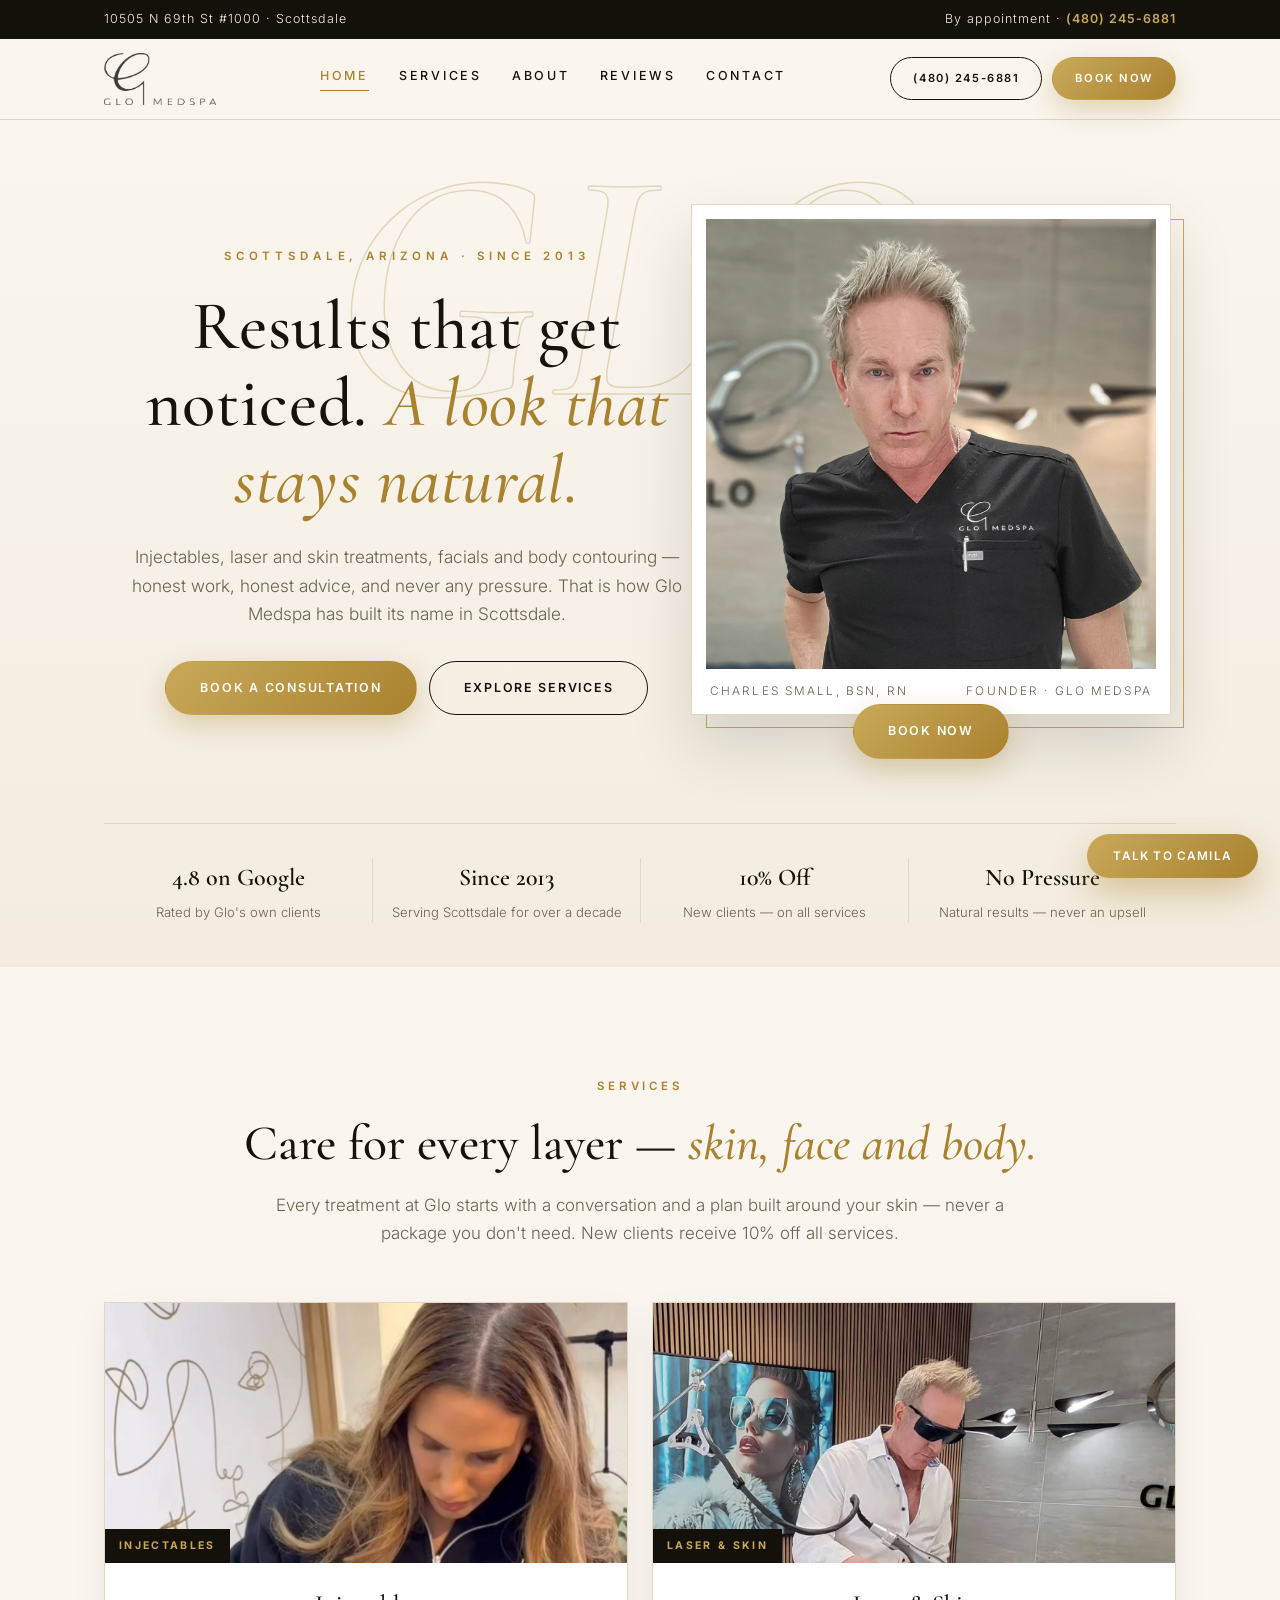
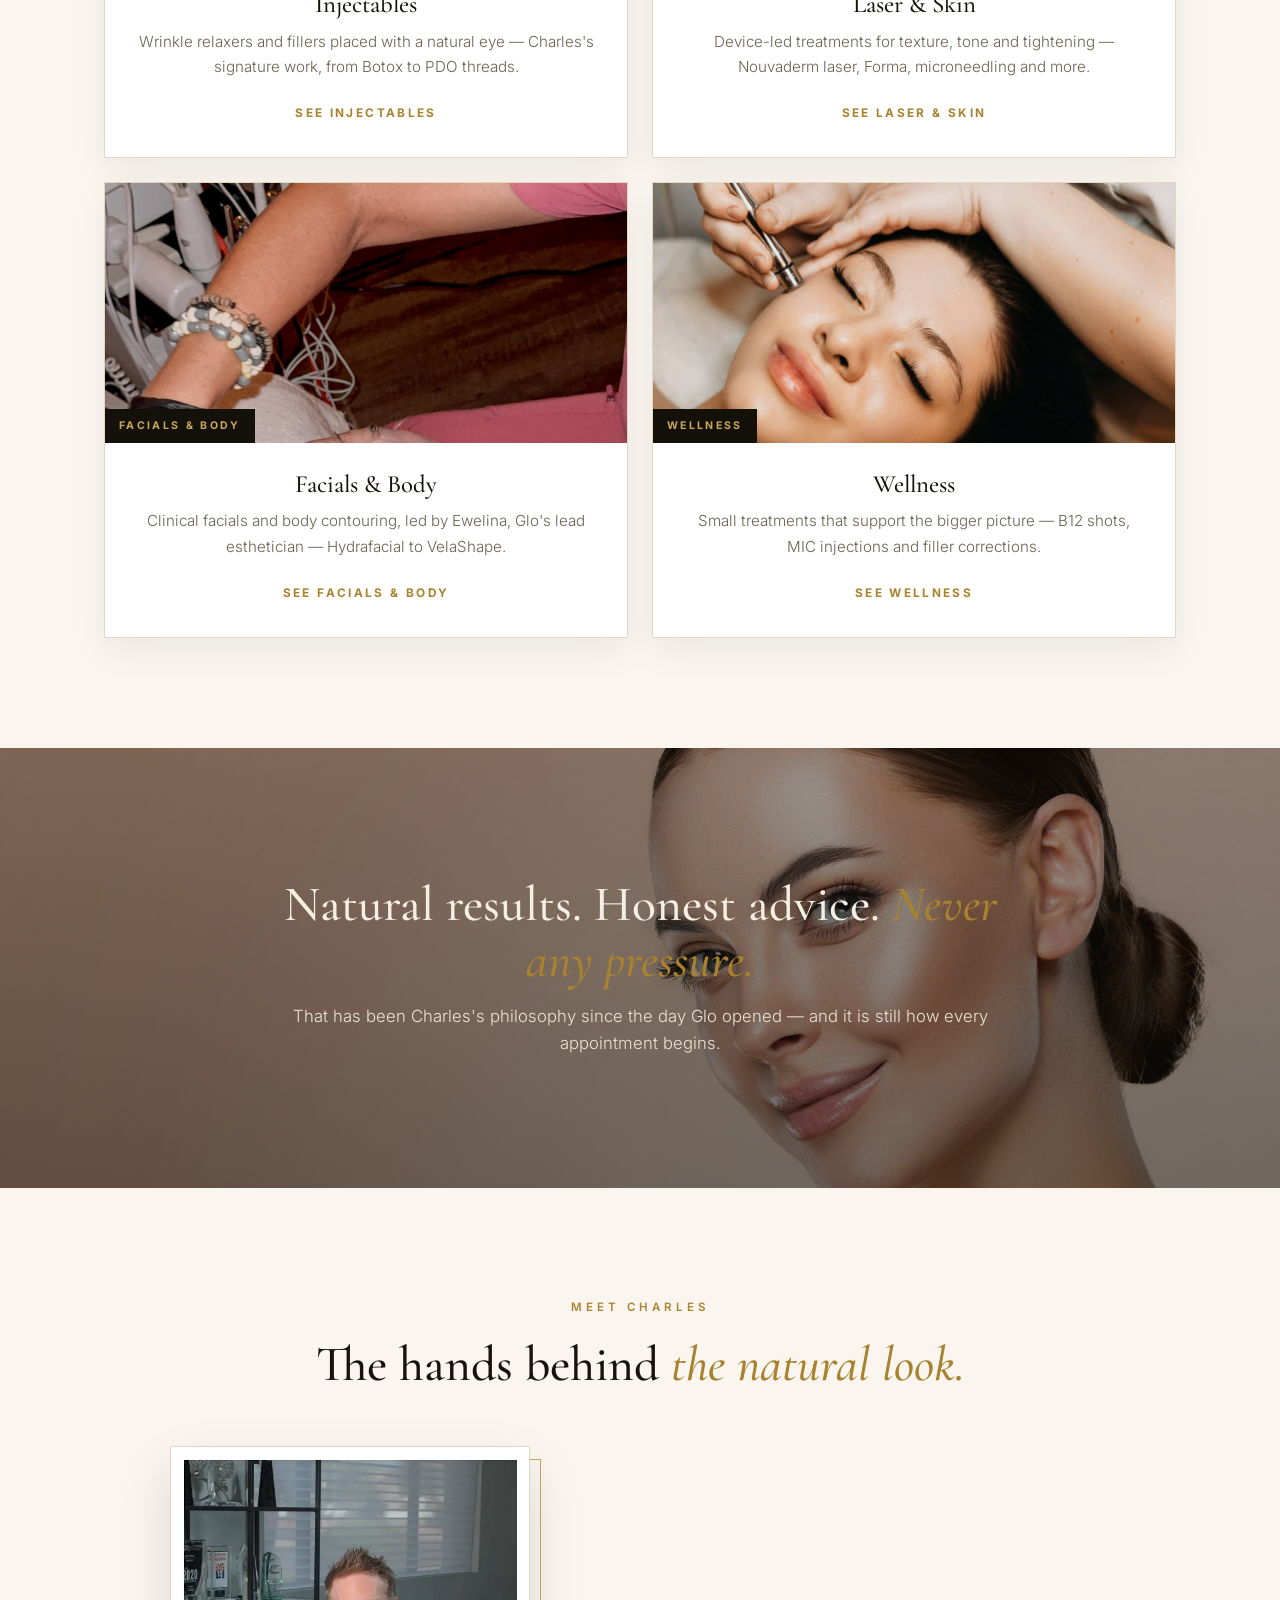
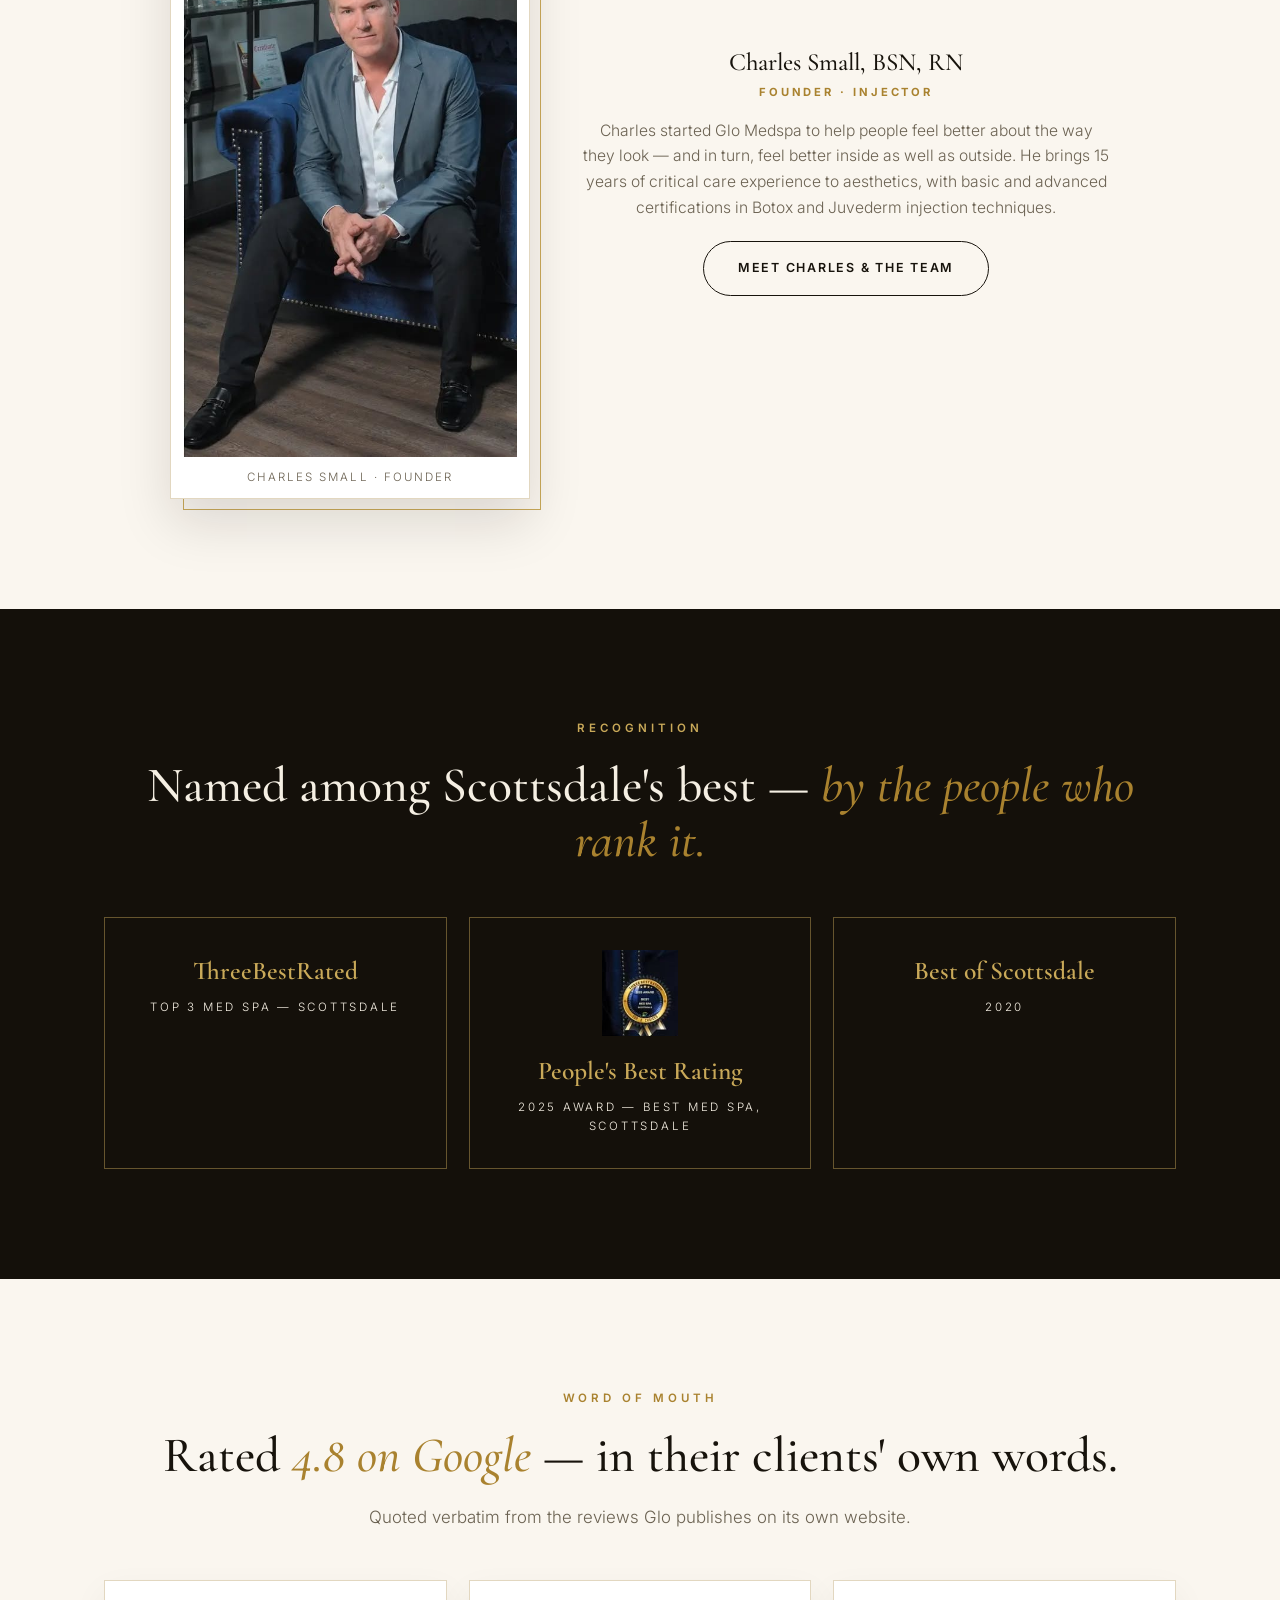
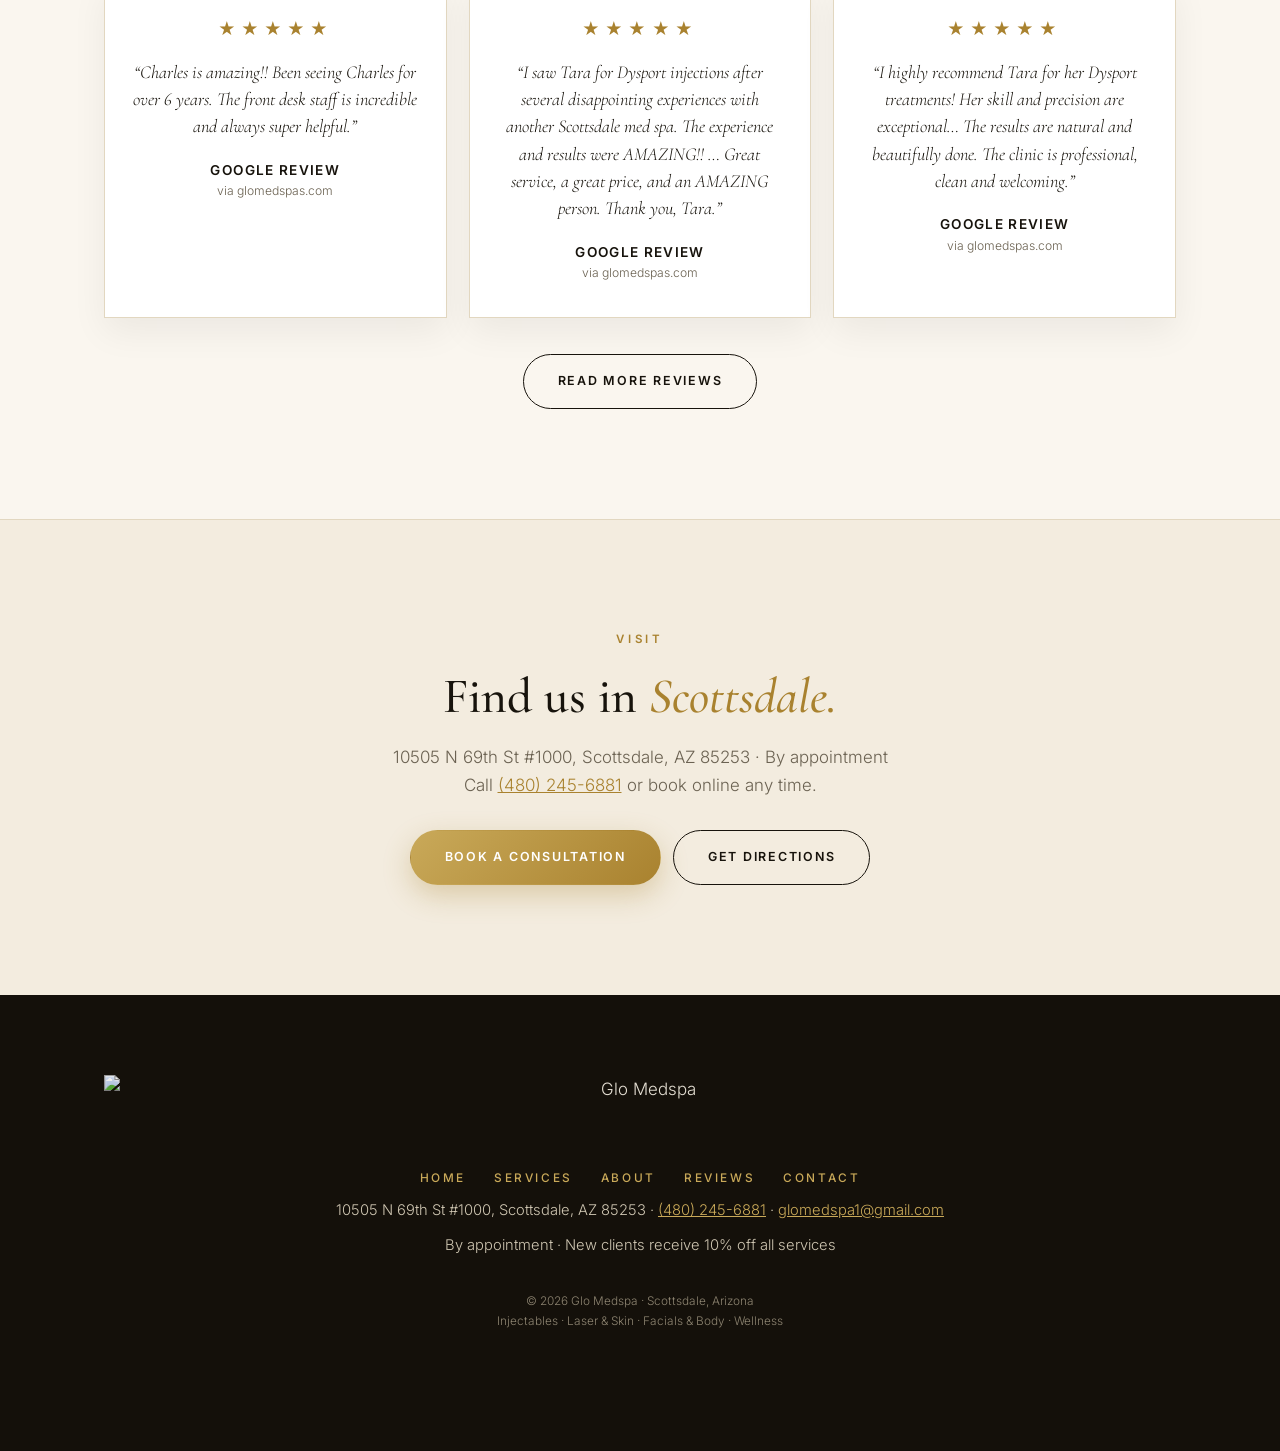
==== commit 2382e21f: "Add files via upload" ====
--- a/index.html
+++ b/index.html
@@ -115,7 +115,7 @@
 </div></section>
 
 <footer class="site"><div class="wrap">
-<img class="foot-logo" src="assets/logo.png" alt="Glo Medspa">
+<img class="foot-logo" src="assets/logo-footer.png" alt="Glo Medspa">
 <nav class="foot-nav"><a href="index.html">Home</a><a href="services.html">Services</a><a href="about.html">About</a><a href="reviews.html">Reviews</a><a href="contact.html">Contact</a></nav>
 <p class="foot-line">10505 N 69th St #1000, Scottsdale, AZ 85253 · <a href="tel:+14802456881">(480) 245-6881</a> · <a href="mailto:glomedspa1@gmail.com">glomedspa1@gmail.com</a></p>
 <p class="foot-line">By appointment · New clients receive 10% off all services</p>
--- a/styles.css
+++ b/styles.css
@@ -166,7 +166,7 @@
 /* footer */
 footer.site{background:var(--dark);color:var(--bone);padding:80px 0 120px}
 footer.site a{color:var(--gold-soft)}
-.foot-logo{height:64px;width:auto;margin:0 auto;filter:brightness(0) invert(1)}
+.foot-logo{height:64px;width:auto;margin:0 auto;opacity:.92}
 .foot-nav{display:flex;gap:28px;justify-content:center;flex-wrap:wrap;margin:30px 0 8px}
 .foot-nav a{color:var(--bone);text-decoration:none;font-size:.74rem;letter-spacing:.22em;text-transform:uppercase;font-weight:500}
 .foot-nav a:hover{color:var(--gold-soft)}
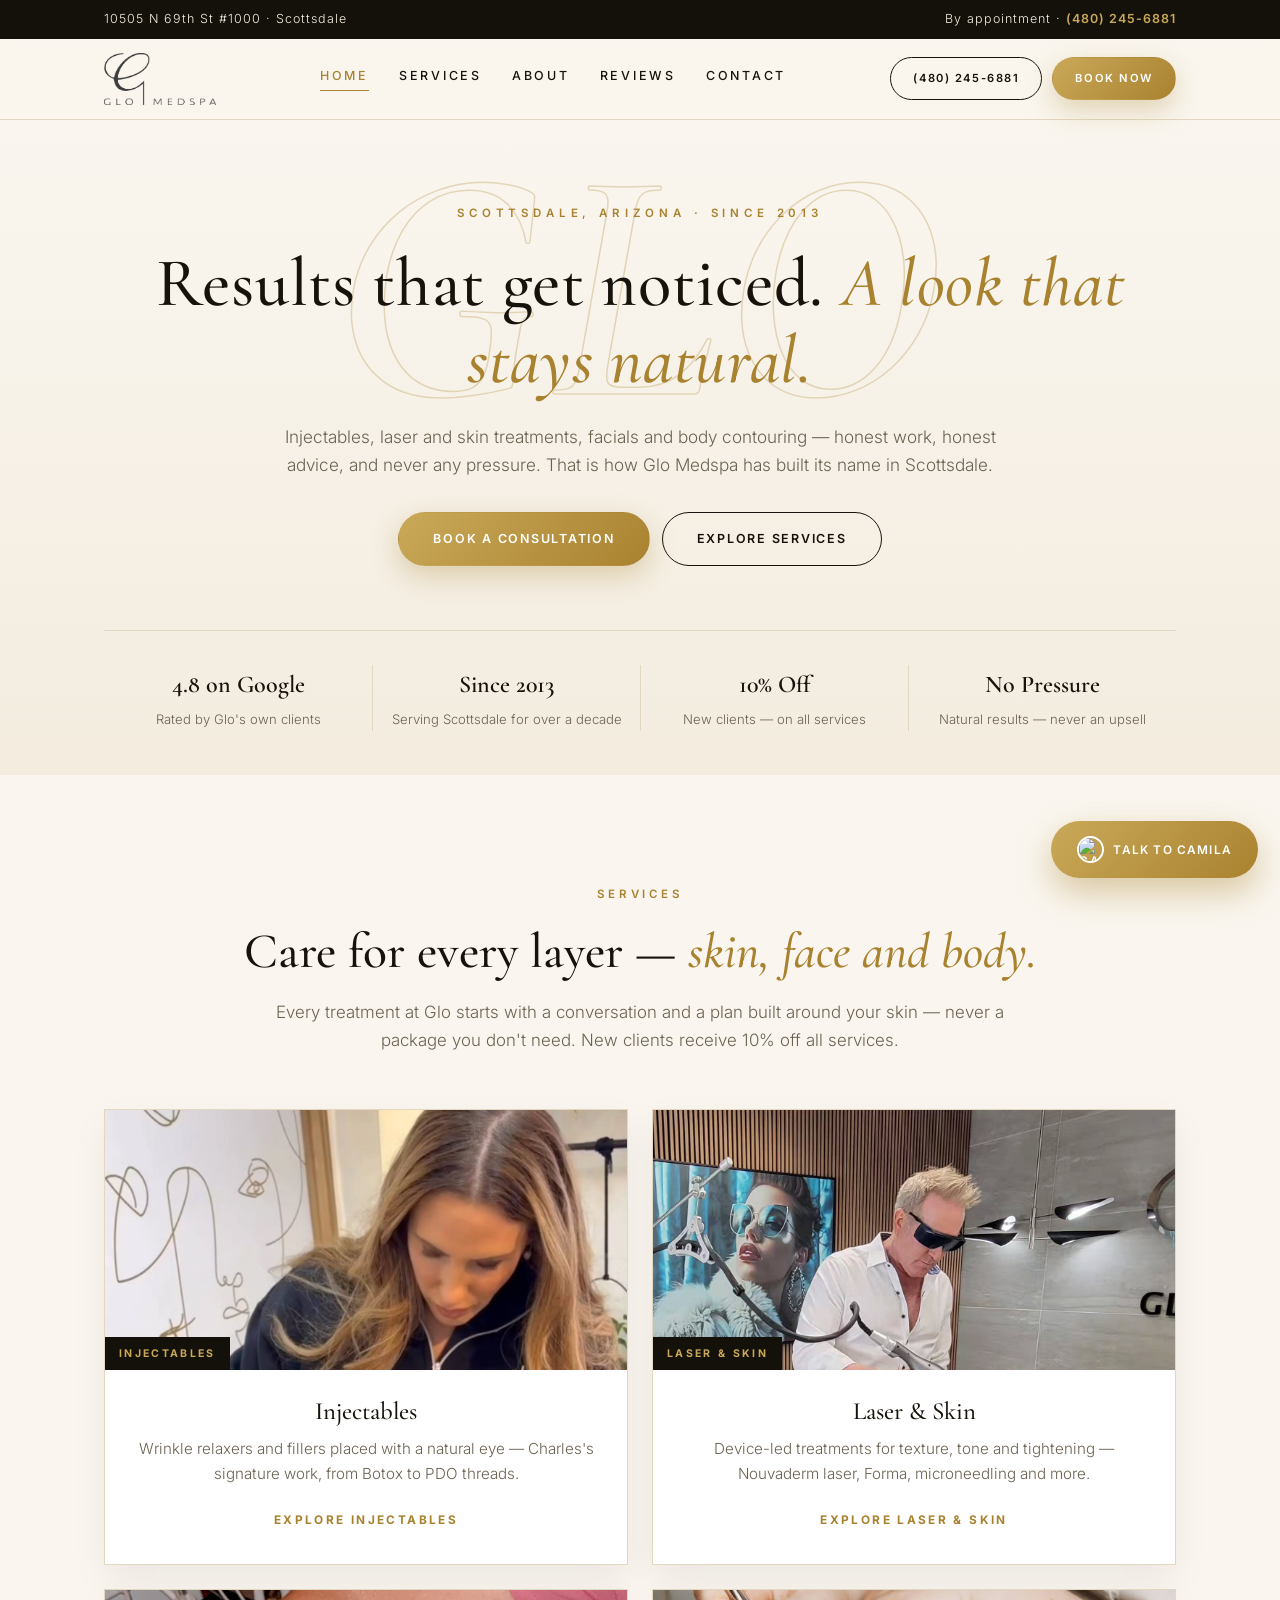
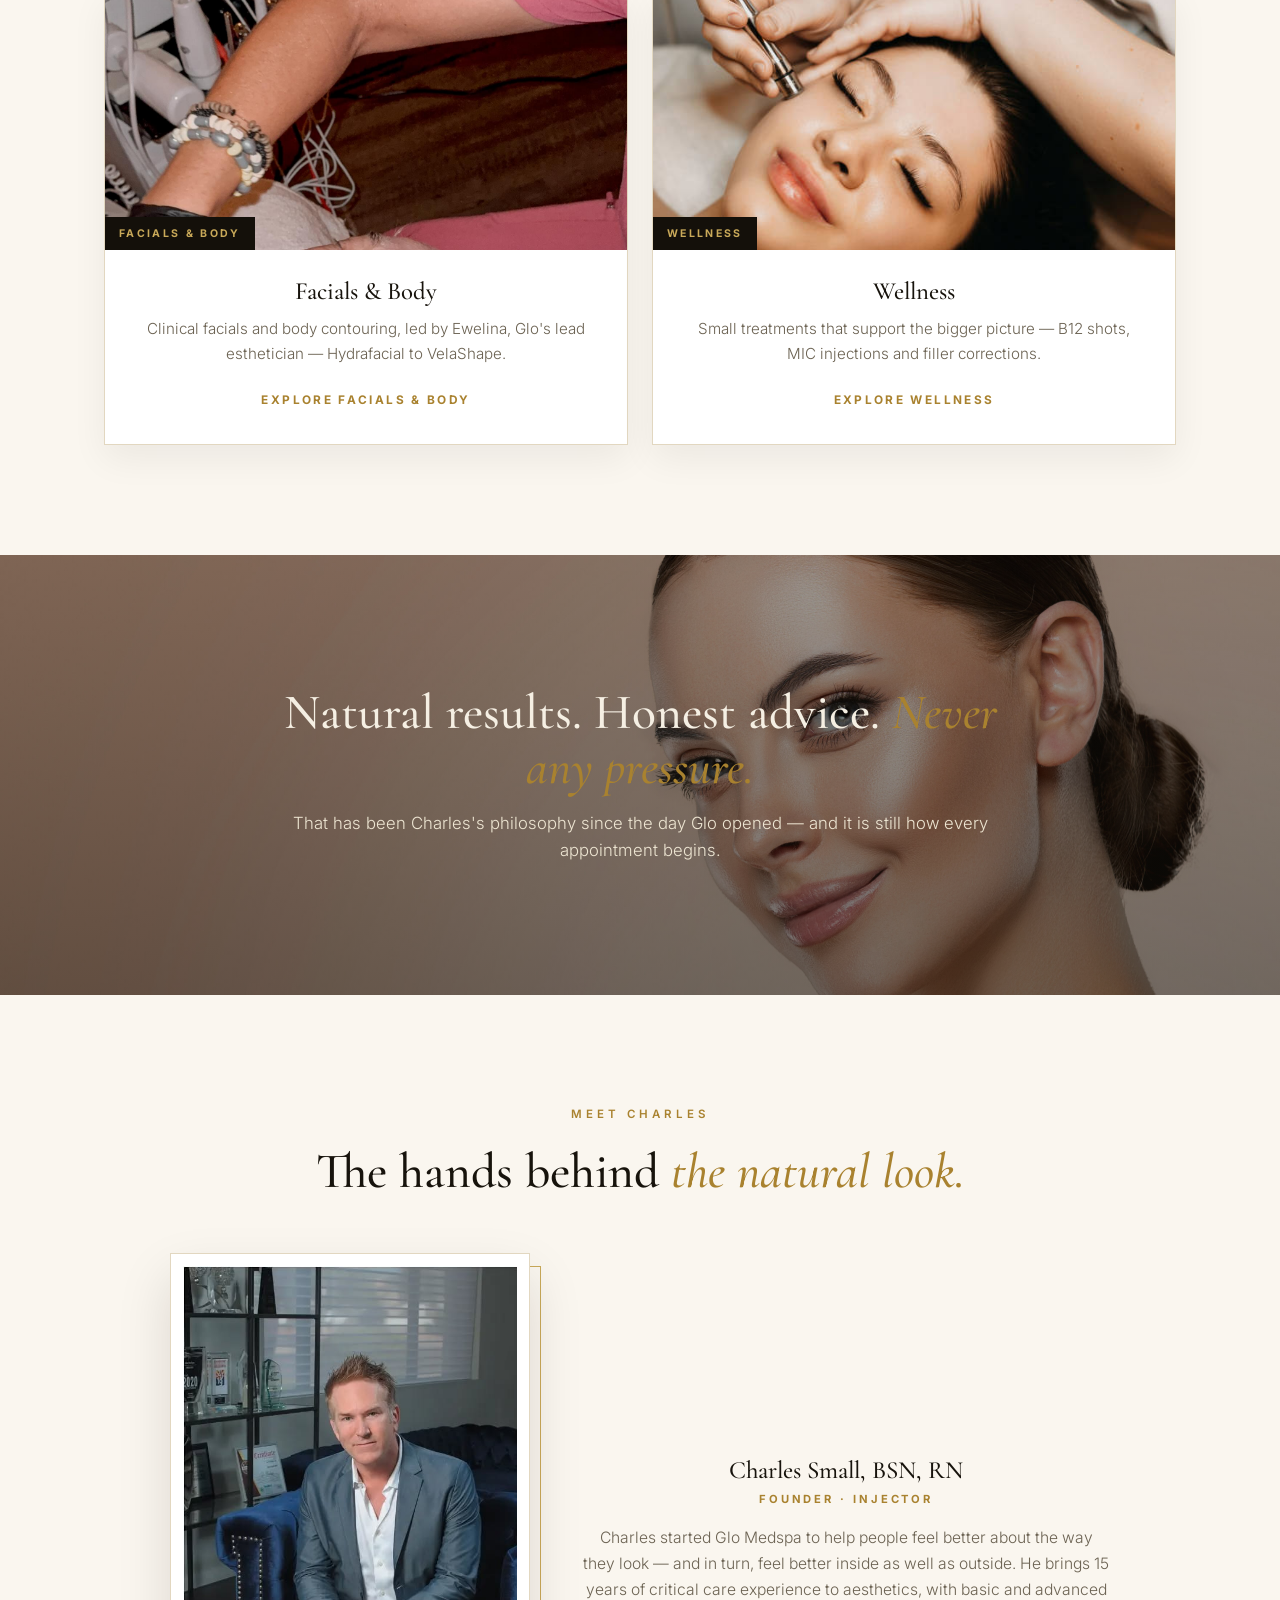
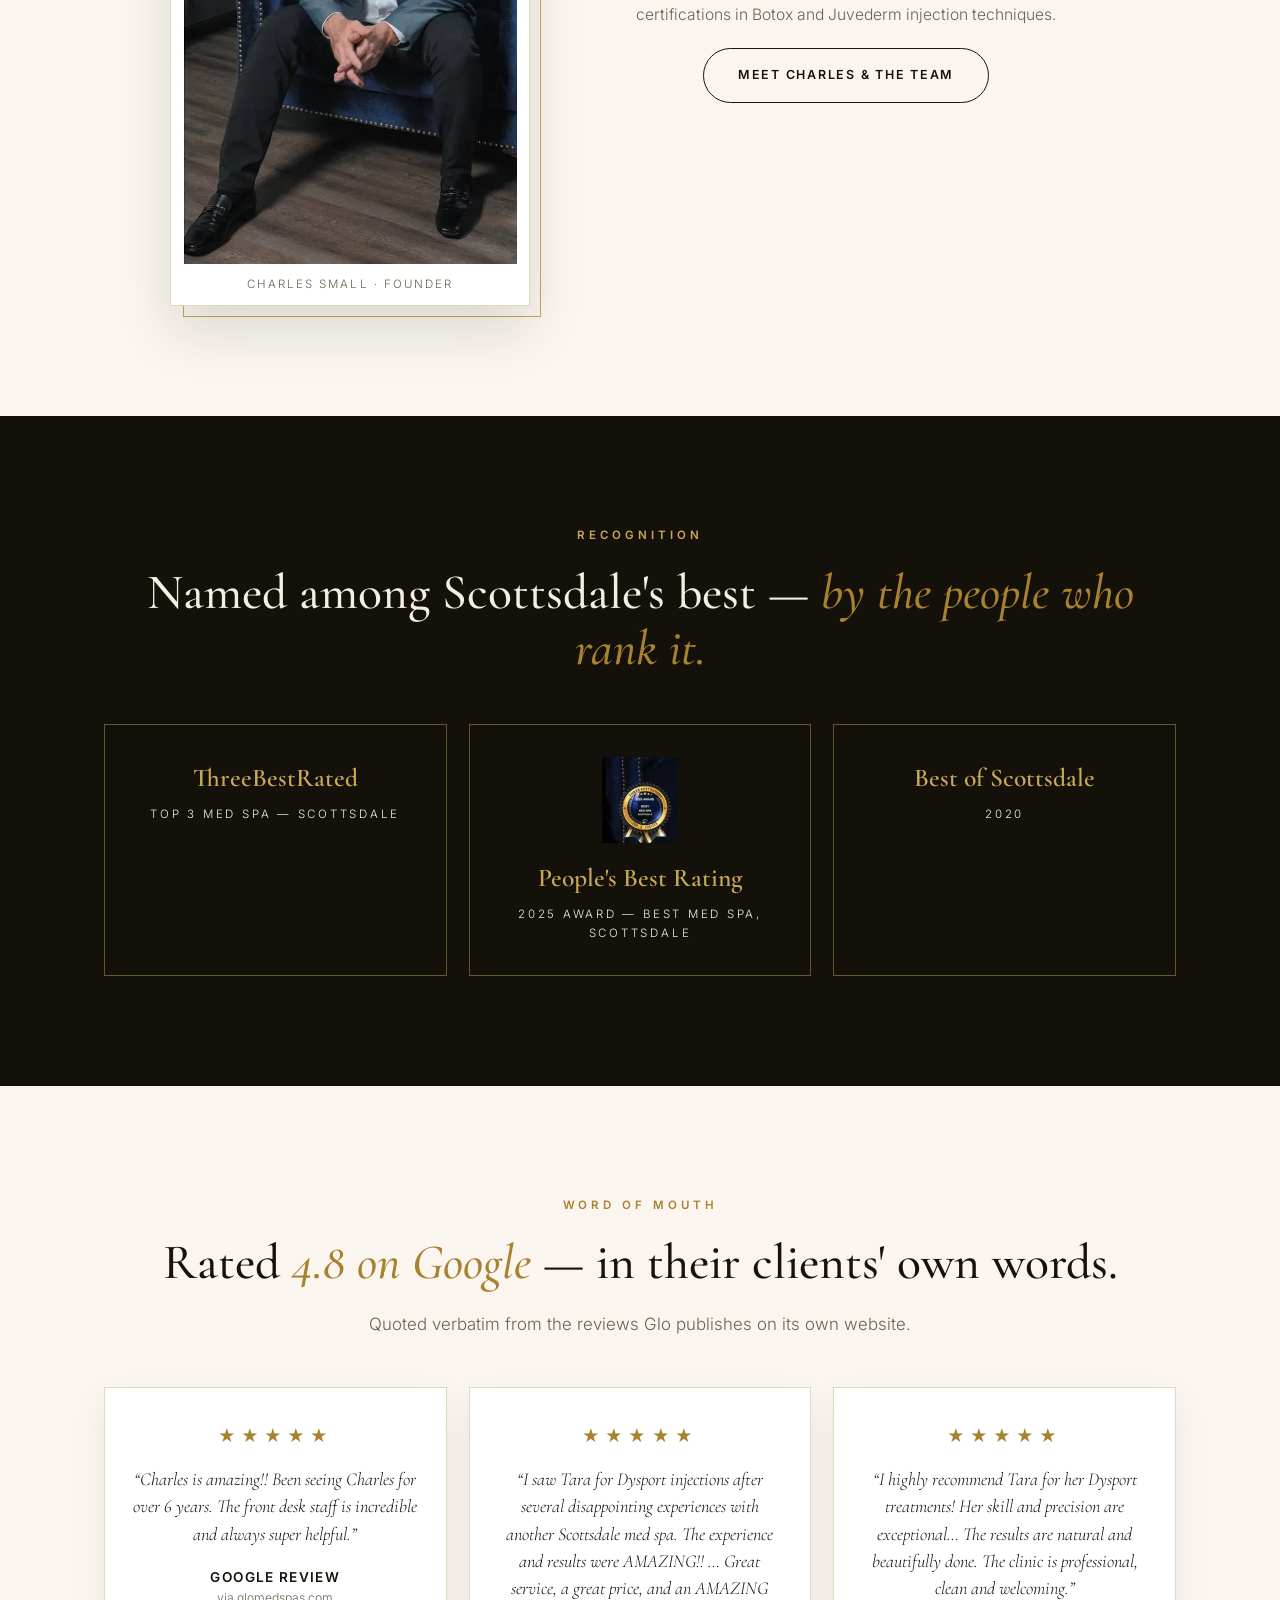
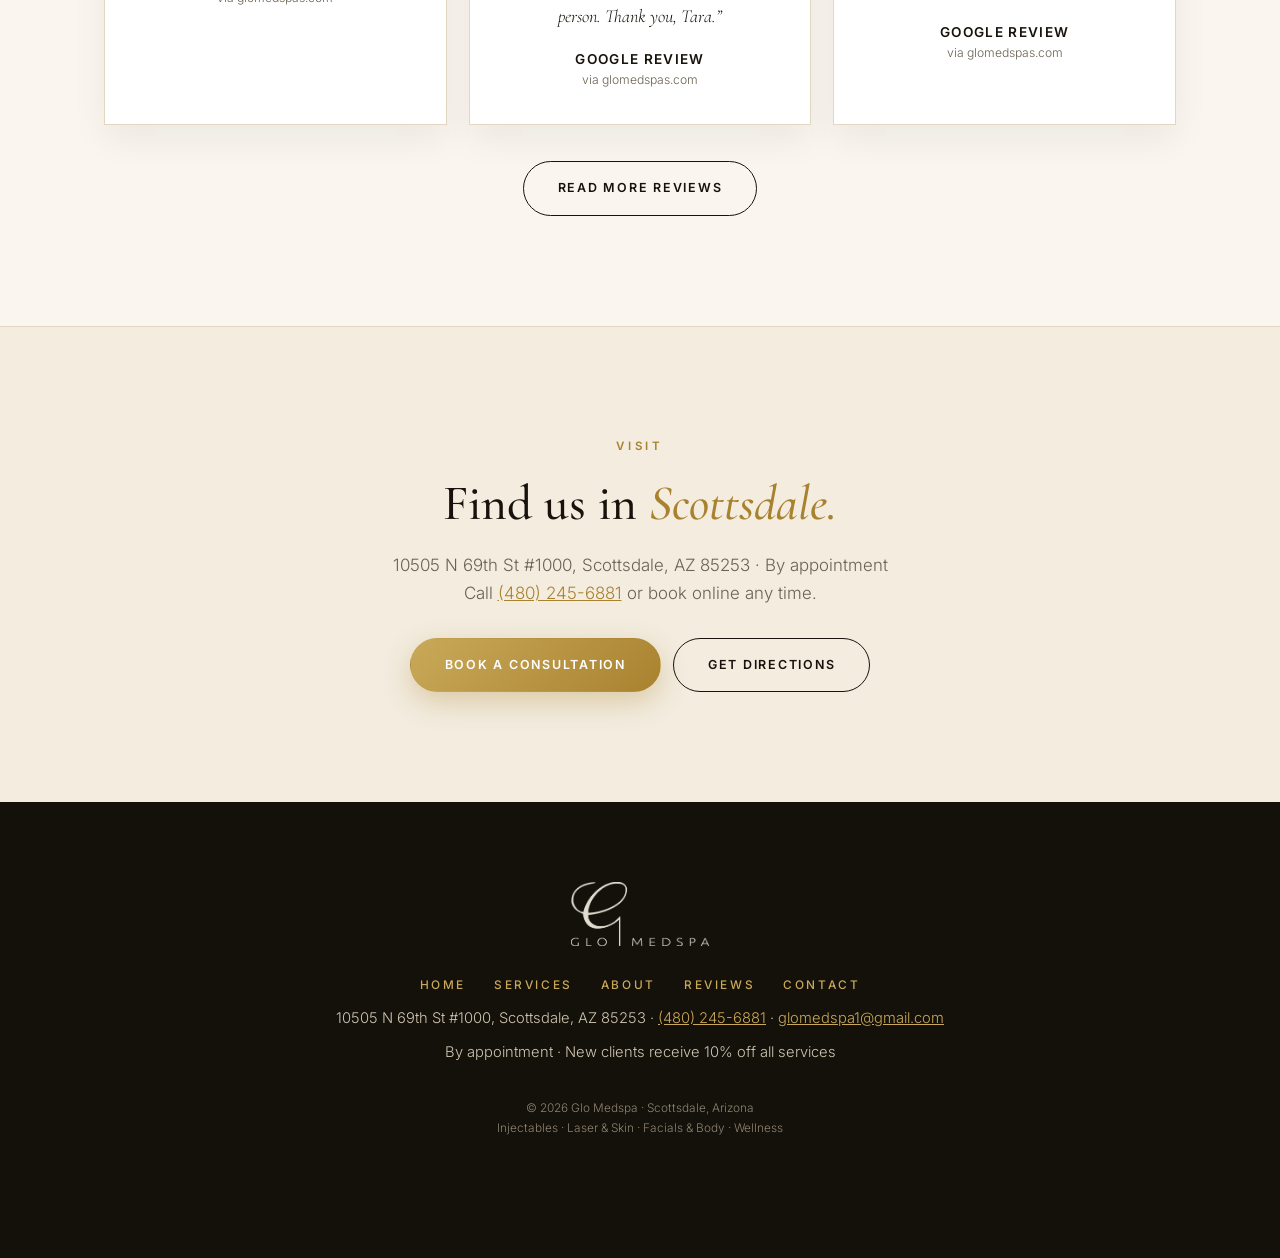
==== commit faf0925c: "Add files via upload" ====
--- a/index.html
+++ b/index.html
@@ -38,11 +38,6 @@
 <p class="sub">Injectables, laser and skin treatments, facials and body contouring — honest work, honest advice, and never any pressure. That is how Glo Medspa has built its name in Scottsdale.</p>
 <div class="hero-btns"><a class="btn solid" href="https://booknow.appointment-plus.com/82k0ek10/" target="_blank" rel="noopener">Book a Consultation</a><a class="btn ghost" href="services.html">Explore Services</a></div>
 </div>
-<div class="hero-fig">
-<figure><img src="assets/charles-scrubs.jpg" alt="Charles Small, BSN, RN — founder of Glo Medspa">
-<figcaption><span>Charles Small, BSN, RN</span><span>Founder · Glo Medspa</span></figcaption></figure>
-<a class="btn solid hero-book" href="https://booknow.appointment-plus.com/82k0ek10/" target="_blank" rel="noopener">Book Now</a>
-</div>
 </div>
 <div class="trust"><div class="grid">
 <div class="cell"><div class="big">4.8 on Google</div><div class="small">Rated by Glo's own clients</div></div>
@@ -57,10 +52,10 @@
 <h2>Care for every layer — <em>skin, face and body.</em></h2>
 <p class="lede">Every treatment at Glo starts with a conversation and a plan built around your skin — never a package you don't need. New clients receive 10% off all services.</p>
 <div class="svc-cards">
-<article class="svc-card"><div class="ph"><img src="assets/injectables.jpg" alt="Lip filler treatment at Glo Medspa" loading="lazy"><span class="chip">Injectables</span></div><div class="pad"><h3>Injectables</h3><p>Wrinkle relaxers and fillers placed with a natural eye — Charles's signature work, from Botox to PDO threads.</p><a class="more" href="services.html#injectables">See Injectables</a></div></article>
-<article class="svc-card"><div class="ph"><img src="assets/laser.jpg" alt="Nouvaderm laser treatment at Glo Medspa" loading="lazy"><span class="chip">Laser &amp; Skin</span></div><div class="pad"><h3>Laser &amp; Skin</h3><p>Device-led treatments for texture, tone and tightening — Nouvaderm laser, Forma, microneedling and more.</p><a class="more" href="services.html#laser">See Laser &amp; Skin</a></div></article>
-<article class="svc-card"><div class="ph"><img src="assets/facial.jpg" alt="Facial treatment at Glo Medspa" loading="lazy"><span class="chip">Facials &amp; Body</span></div><div class="pad"><h3>Facials &amp; Body</h3><p>Clinical facials and body contouring, led by Ewelina, Glo's lead esthetician — Hydrafacial to VelaShape.</p><a class="more" href="services.html#facials">See Facials &amp; Body</a></div></article>
-<article class="svc-card"><div class="ph"><img src="assets/wellness.jpg" alt="Wellness treatments at Glo Medspa" loading="lazy"><span class="chip">Wellness</span></div><div class="pad"><h3>Wellness</h3><p>Small treatments that support the bigger picture — B12 shots, MIC injections and filler corrections.</p><a class="more" href="services.html#wellness">See Wellness</a></div></article>
+<article class="svc-card"><div class="ph"><img src="assets/injectables.jpg" alt="Lip filler treatment at Glo Medspa" loading="lazy"><span class="chip">Injectables</span></div><div class="pad"><h3>Injectables</h3><p>Wrinkle relaxers and fillers placed with a natural eye — Charles's signature work, from Botox to PDO threads.</p><a class="more" href="injectables.html">Explore Injectables</a></div></article>
+<article class="svc-card"><div class="ph"><img src="assets/laser.jpg" alt="Nouvaderm laser treatment at Glo Medspa" loading="lazy"><span class="chip">Laser &amp; Skin</span></div><div class="pad"><h3>Laser &amp; Skin</h3><p>Device-led treatments for texture, tone and tightening — Nouvaderm laser, Forma, microneedling and more.</p><a class="more" href="laser-skin.html">Explore Laser &amp; Skin</a></div></article>
+<article class="svc-card"><div class="ph"><img src="assets/facial.jpg" alt="Facial treatment at Glo Medspa" loading="lazy"><span class="chip">Facials &amp; Body</span></div><div class="pad"><h3>Facials &amp; Body</h3><p>Clinical facials and body contouring, led by Ewelina, Glo's lead esthetician — Hydrafacial to VelaShape.</p><a class="more" href="facials-body.html">Explore Facials &amp; Body</a></div></article>
+<article class="svc-card"><div class="ph"><img src="assets/wellness.jpg" alt="Wellness treatments at Glo Medspa" loading="lazy"><span class="chip">Wellness</span></div><div class="pad"><h3>Wellness</h3><p>Small treatments that support the bigger picture — B12 shots, MIC injections and filler corrections.</p><a class="more" href="wellness.html">Explore Wellness</a></div></article>
 </div>
 </div></section>
 
@@ -123,9 +118,9 @@
 </div></footer>
 
 <div class="stickybar"><a href="tel:+14802456881">Call</a><a class="primary" href="https://booknow.appointment-plus.com/82k0ek10/" target="_blank" rel="noopener">Book</a><a href="https://www.google.com/maps/search/?api=1&query=10505+N+69th+St+%231000+Scottsdale+AZ+85253" target="_blank" rel="noopener">Directions</a></div>
-<button class="chat-launcher" id="chatOpen" type="button">Talk to Camila</button>
+<button class="chat-launcher" id="chatOpen" type="button"><img class="chat-face" src="assets/camila.jpg" alt="Camila">Talk to Camila</button>
 <div class="chat-panel" id="chatPanel">
-<div class="cp-head"><div class="nm">Camila — Glo Medspa</div><div class="lbl">Front Desk</div></div>
+<div class="cp-head"><img class="cp-face" src="assets/camila.jpg" alt="Camila"><div><div class="nm">Camila — Glo Medspa</div><div class="lbl">Front Desk</div></div></div>
 <div class="cp-body" id="cpBody"><div class="cp-msg" id="cpGreeting"></div></div>
 <div class="cp-quick" id="cpQuick"></div>
 <div class="cp-foot">Prefer to call? <a href="tel:+14802456881">(480) 245-6881</a></div>
--- a/styles.css
+++ b/styles.css
@@ -43,9 +43,9 @@
 /* home hero — three planes: outlined word behind, photo mid, CTA overlapping */
 .hero{position:relative;padding:84px 0 0;overflow:hidden;background:linear-gradient(180deg,var(--paper) 0%,var(--paper2) 100%)}
 .ghostword{position:absolute;top:2px;left:50%;transform:translateX(-50%);font-family:var(--serif);font-style:italic;font-weight:600;font-size:clamp(9rem,26vw,21rem);line-height:1;color:transparent;-webkit-text-stroke:1.5px rgba(169,130,47,.28);letter-spacing:.02em;pointer-events:none;user-select:none;z-index:0}
-.hero-grid{position:relative;z-index:2;display:grid;grid-template-columns:1.05fr .95fr;gap:40px;align-items:center;text-align:center}
-.hero-txt{position:relative;z-index:3}
-.hero .sub{max-width:560px;margin:24px auto 0;color:var(--mut);font-size:1.08rem}
+.hero-grid{position:relative;z-index:2;text-align:center}
+.hero-txt{position:relative;z-index:3;max-width:980px;margin:0 auto}
+.hero .sub{max-width:760px;margin:24px auto 0;color:var(--mut);font-size:1.08rem}
 .hero-btns{margin-top:32px;display:flex;gap:12px;justify-content:center;flex-wrap:wrap}
 .hero-fig{position:relative;z-index:2;max-width:480px;margin:0 auto;width:100%}
 .hero-fig figure{background:#fff;padding:14px 14px 0;border:1px solid var(--line);box-shadow:0 30px 60px rgba(23,19,12,.14);position:relative}
@@ -53,7 +53,7 @@
 .hero-fig img{width:100%;height:auto}
 .hero-fig figcaption{display:flex;justify-content:space-between;gap:10px;padding:13px 4px;font-size:.74rem;letter-spacing:.18em;text-transform:uppercase;color:var(--mut)}
 .hero-book{position:relative;z-index:3;margin-top:-24px}
-@media(min-width:901px){.hero-txt{margin-right:-64px}}
+
 .trust{position:relative;z-index:2;margin:64px auto 0;border-top:1px solid var(--line);padding:34px 0 44px}
 .trust .grid{display:grid;grid-template-columns:repeat(4,1fr);gap:0}
 .trust .cell{padding:0 18px}
@@ -172,12 +172,34 @@
 .foot-nav a:hover{color:var(--gold-soft)}
 .foot-line{font-size:.92rem;color:#CFC6B2;margin-top:10px}
 .foot-small{max-width:760px;margin:34px auto 0;font-size:.74rem;color:#8d8471;line-height:1.7}
+/* service detail pages */
+section[id]{scroll-margin-top:84px}
+.jumpnav{display:flex;flex-wrap:wrap;gap:9px;justify-content:center;max-width:940px;margin:36px auto 0}
+.jumpnav a{font-size:.7rem;font-weight:600;letter-spacing:.16em;text-transform:uppercase;text-decoration:none;color:var(--ink);border:1px solid var(--line);border-radius:999px;padding:9px 16px;background:#fff;transition:all .25s}
+.jumpnav a:hover{border-color:var(--gold);color:var(--gold)}
+.detail{padding:72px 0}
+.detail.alt{background:var(--paper2)}
+.detail h2{font-size:clamp(1.9rem,3.6vw,2.6rem)}
+.detail p{max-width:720px;margin:16px auto 0;color:var(--mut);font-size:1rem}
+.detail .dfig{max-width:720px;margin:36px auto 0;border:1px solid var(--line);background:#fff;padding:10px 10px 0;box-shadow:0 16px 36px rgba(23,19,12,.08)}
+.detail .dfig .ph{height:340px;overflow:hidden}
+.detail .dfig img{width:100%;height:100%;object-fit:cover;object-position:center top}
+.detail .dfig figcaption{padding:10px 4px;font-size:.7rem;letter-spacing:.18em;text-transform:uppercase;color:var(--mut)}
+.textlink{display:inline-block;margin-top:24px;font-size:.74rem;font-weight:700;letter-spacing:.2em;text-transform:uppercase;text-decoration:none;color:var(--gold)}
+.textlink:hover{text-decoration:underline}
+.names li a{color:inherit;text-decoration:none}
+.names li a:hover{color:var(--gold);text-decoration:underline}
+.group .photo-row a{text-decoration:none;color:inherit;display:block}
+@media(max-width:900px){.detail .dfig .ph{height:280px}}
 /* sticky bars + chat */
 .stickybar{display:none}
 .chat-launcher{position:fixed;right:22px;bottom:22px;z-index:80;background:linear-gradient(135deg,var(--gold-soft),var(--gold));color:#fff;border:none;border-radius:999px;padding:15px 26px;font-family:var(--sans);font-weight:600;letter-spacing:.1em;text-transform:uppercase;font-size:.74rem;cursor:pointer;box-shadow:0 14px 34px rgba(169,130,47,.42)}
 .chat-panel{position:fixed;right:22px;bottom:84px;z-index:81;width:350px;max-width:calc(100vw - 32px);background:#fff;border:1px solid var(--line);box-shadow:0 30px 70px rgba(23,19,12,.3);display:none;flex-direction:column;overflow:hidden;border-radius:14px;text-align:left}
 .chat-panel.open{display:flex}
-.cp-head{background:var(--dark);color:var(--bone);padding:15px 18px}
+.chat-launcher{display:flex;align-items:center;gap:9px}
+.chat-face{width:27px;height:27px;border-radius:50%;object-fit:cover;border:2px solid #fff}
+.cp-head{background:var(--dark);color:var(--bone);padding:15px 18px;display:flex;align-items:center;gap:12px}
+.cp-face{width:44px;height:44px;border-radius:50%;object-fit:cover;border:2px solid var(--gold)}
 .cp-head .nm{font-family:var(--serif);font-size:1.12rem}
 .cp-head .lbl{font-size:.64rem;letter-spacing:.18em;text-transform:uppercase;color:var(--gold-soft)}
 .cp-body{padding:16px;display:flex;flex-direction:column;gap:9px;max-height:300px;overflow-y:auto}
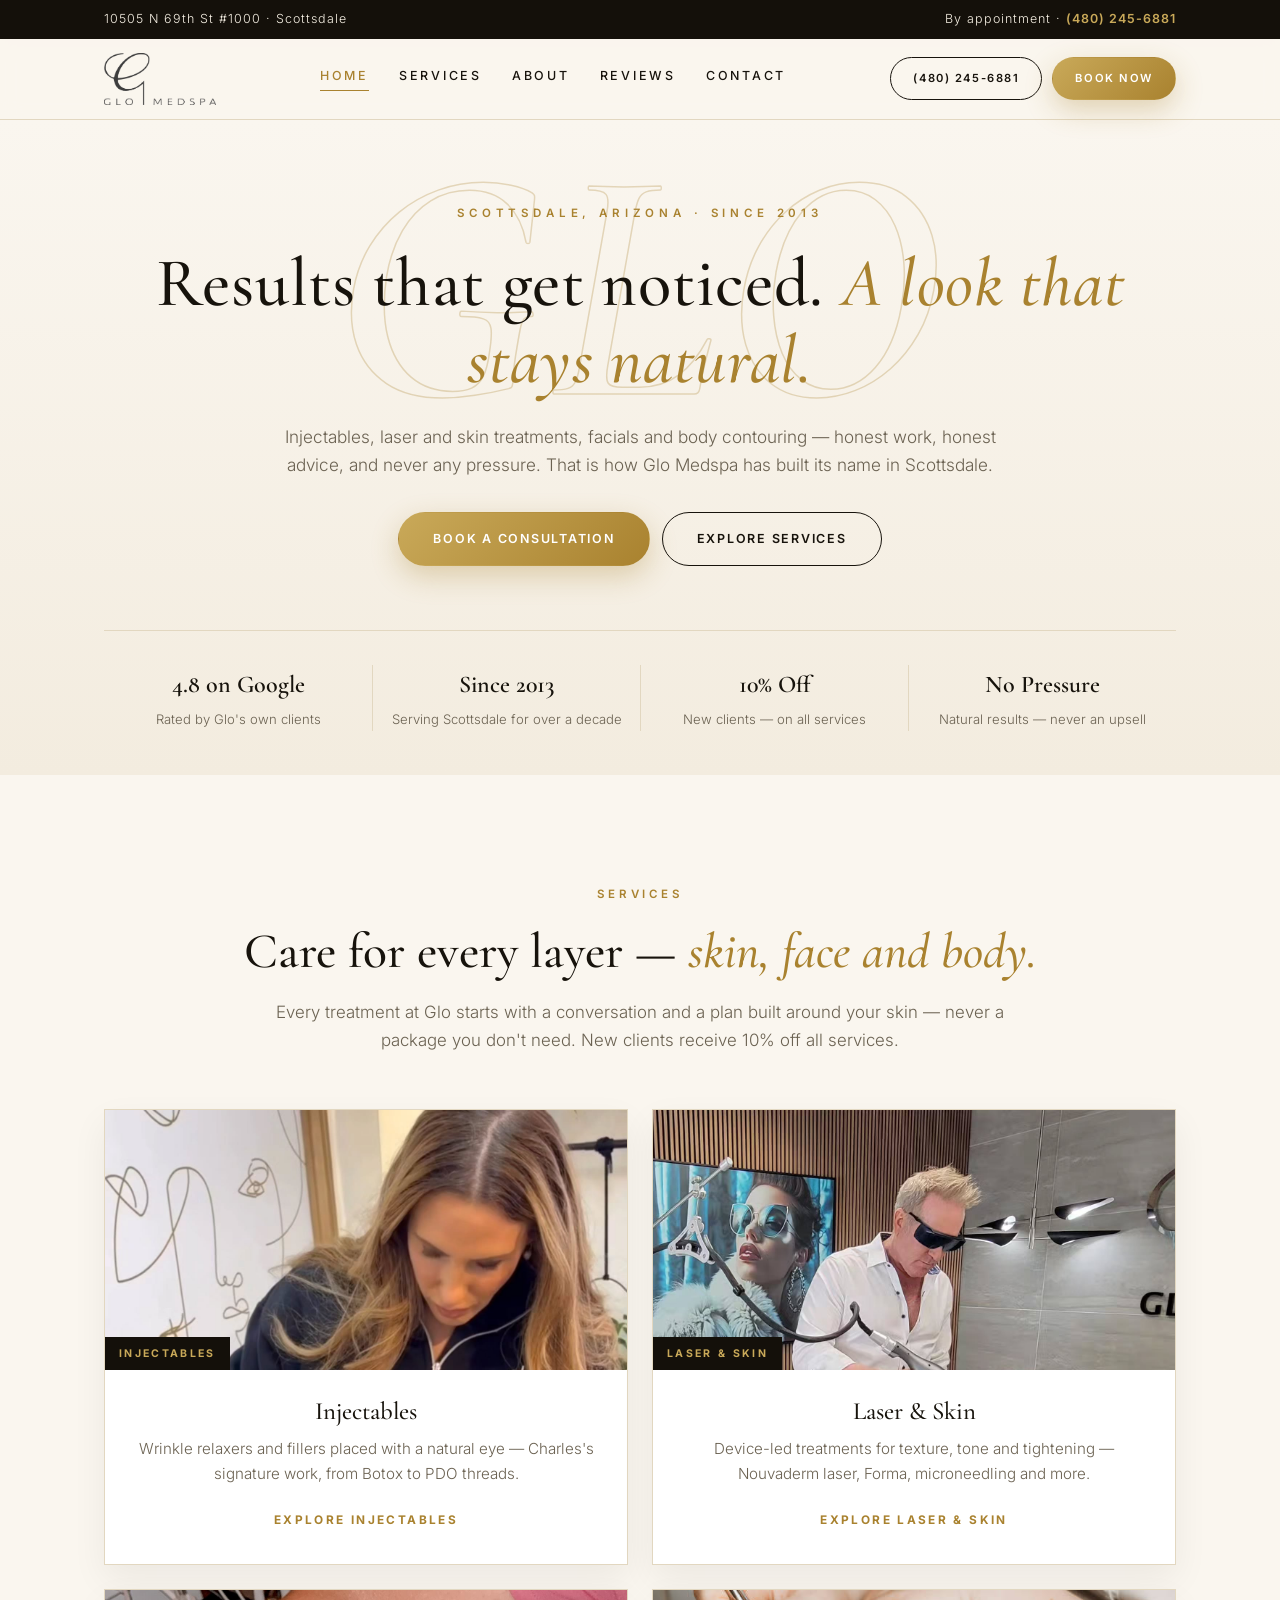
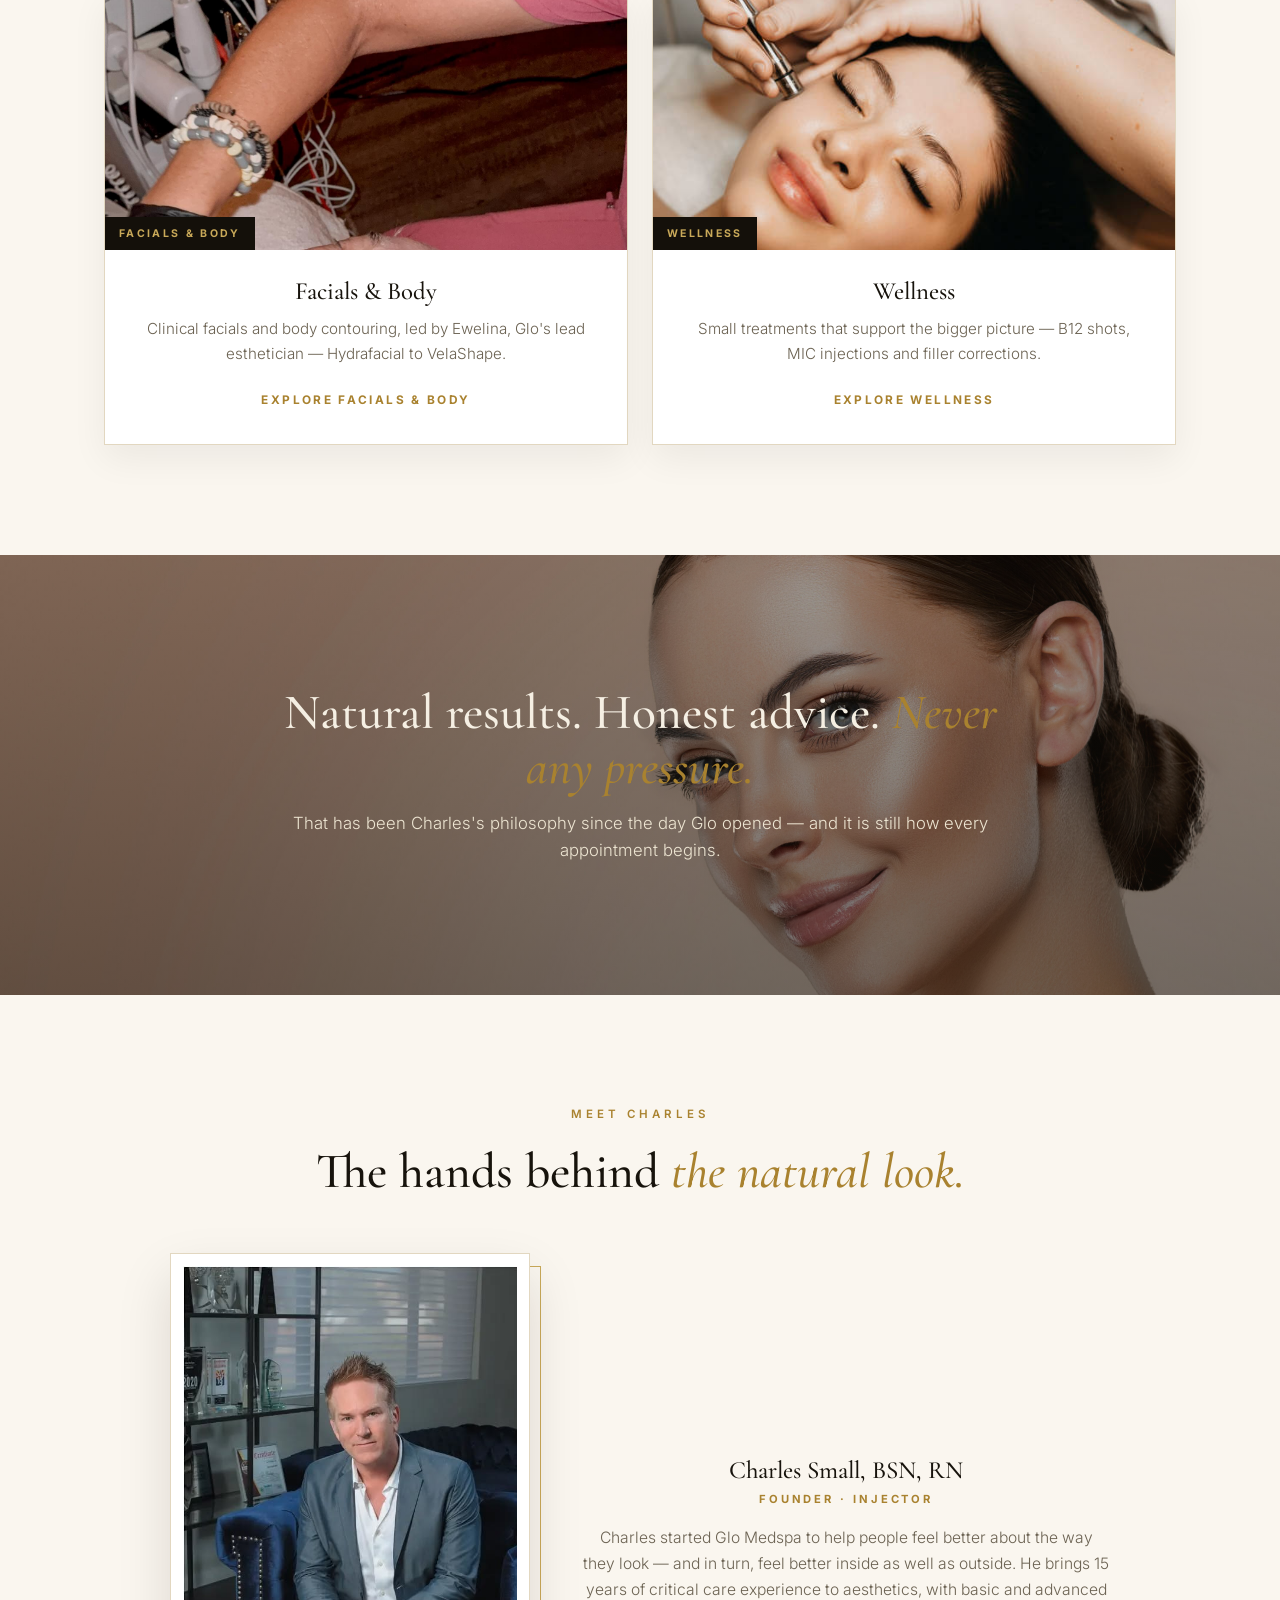
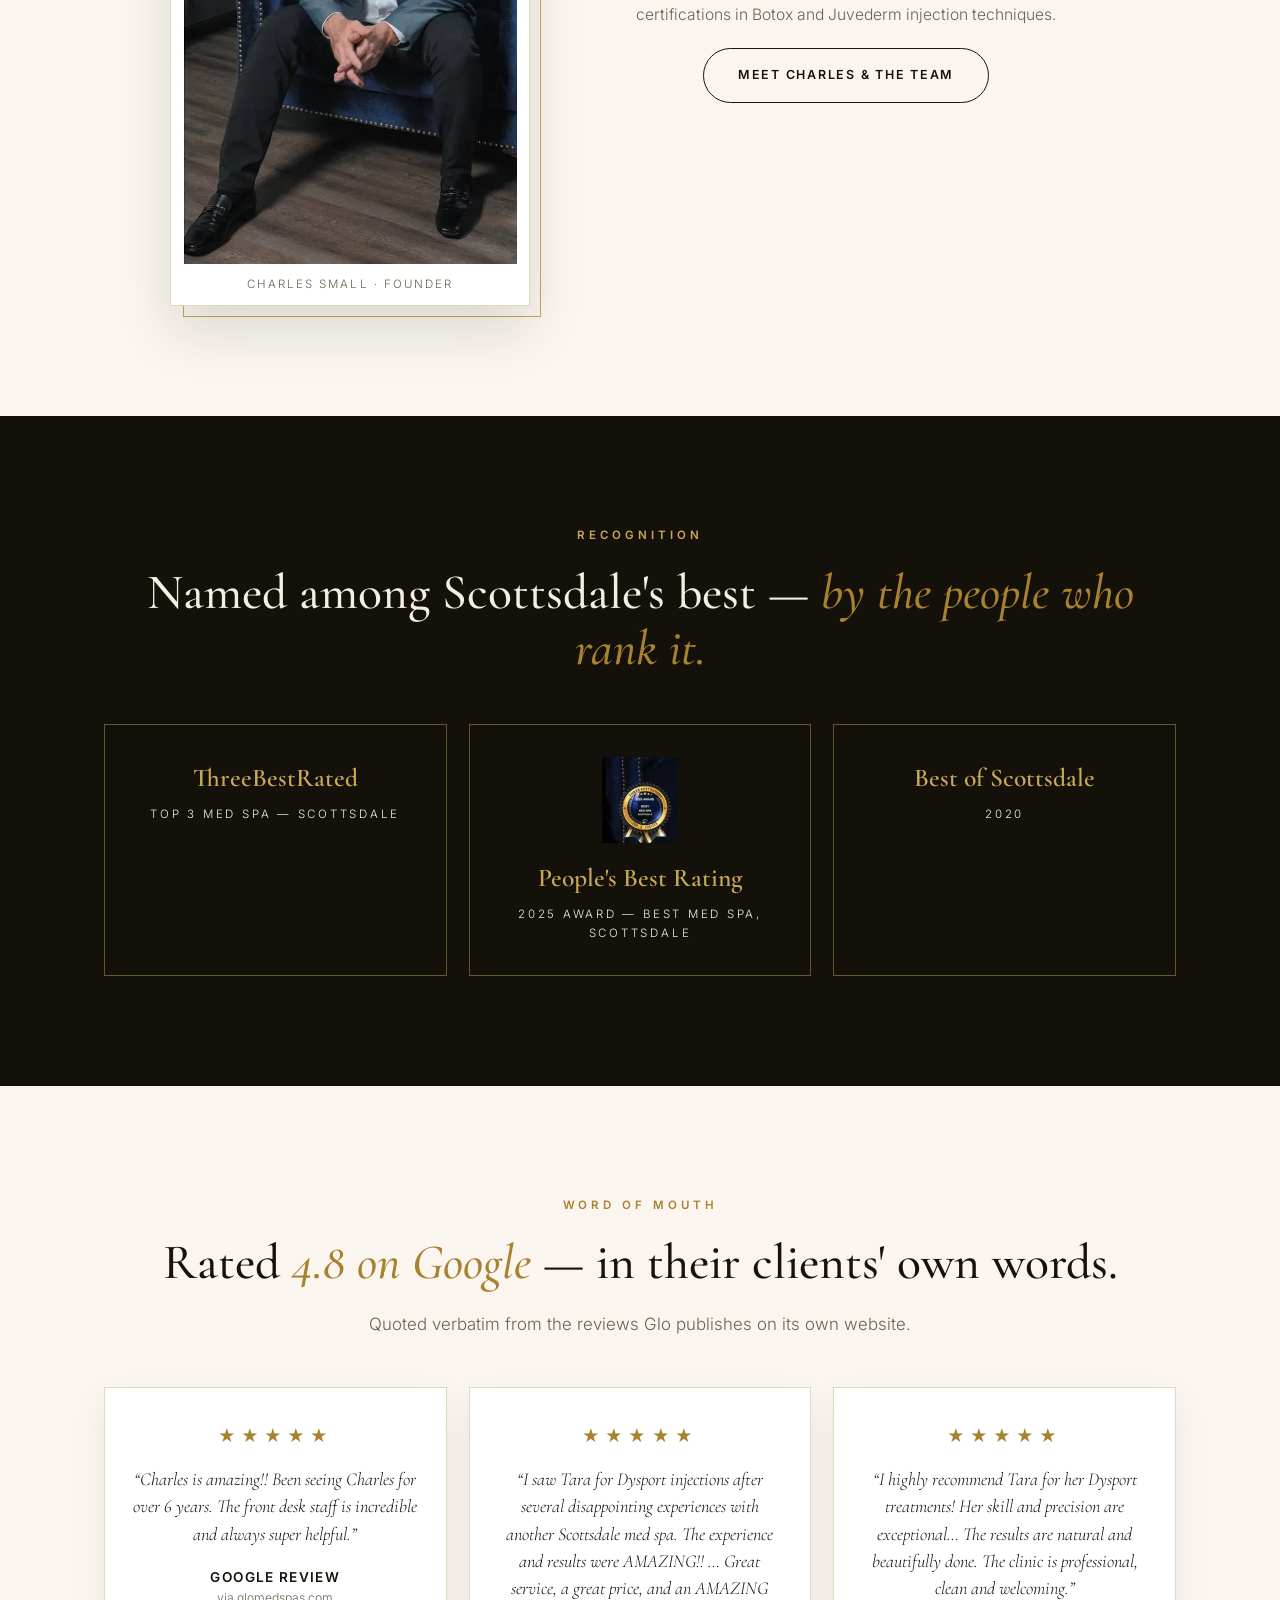
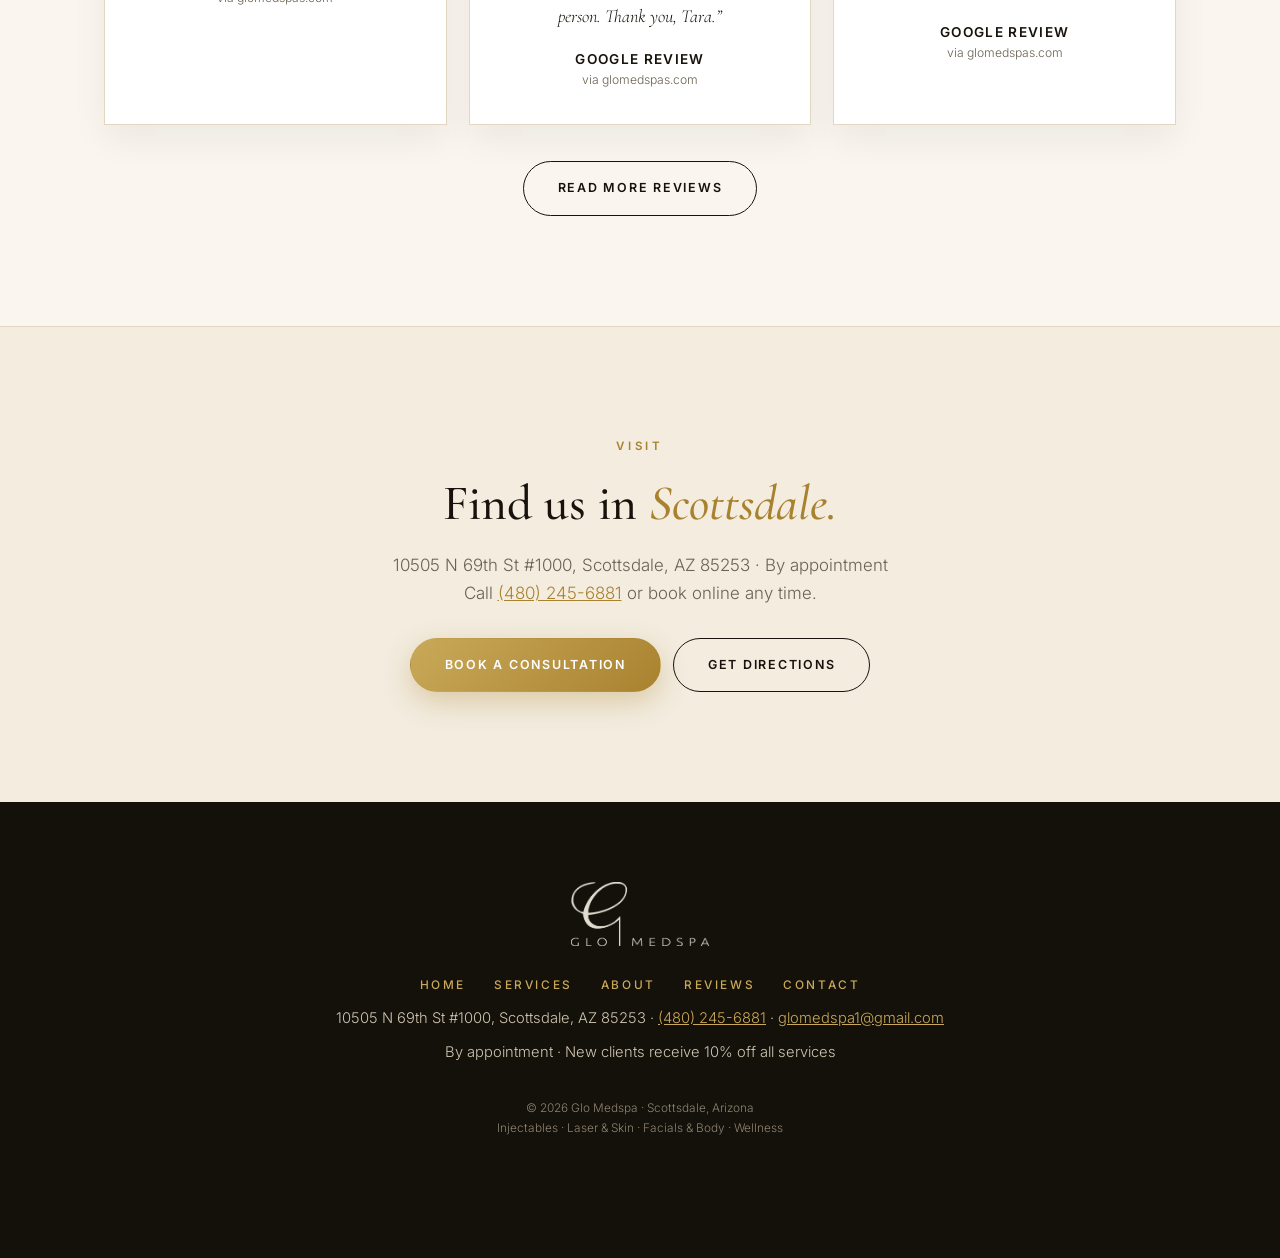
==== commit b0d8970a: "Add files via upload" ====
--- a/index.html
+++ b/index.html
@@ -118,14 +118,6 @@
 </div></footer>
 
 <div class="stickybar"><a href="tel:+14802456881">Call</a><a class="primary" href="https://booknow.appointment-plus.com/82k0ek10/" target="_blank" rel="noopener">Book</a><a href="https://www.google.com/maps/search/?api=1&query=10505+N+69th+St+%231000+Scottsdale+AZ+85253" target="_blank" rel="noopener">Directions</a></div>
-<button class="chat-launcher" id="chatOpen" type="button"><img class="chat-face" src="assets/camila.jpg" alt="Camila">Talk to Camila</button>
-<div class="chat-panel" id="chatPanel">
-<div class="cp-head"><img class="cp-face" src="assets/camila.jpg" alt="Camila"><div><div class="nm">Camila — Glo Medspa</div><div class="lbl">Front Desk</div></div></div>
-<div class="cp-body" id="cpBody"><div class="cp-msg" id="cpGreeting"></div></div>
-<div class="cp-quick" id="cpQuick"></div>
-<div class="cp-foot">Prefer to call? <a href="tel:+14802456881">(480) 245-6881</a></div>
-</div>
-<script>window.BIZ = {"name": "Glo Medspa", "short": "Glo", "phone": "(480) 245-6881", "tel": "+14802456881", "kb": {"greeting": "Hi, thanks for calling Glo Medspa, this is Camila — how can I help you today?", "services": "Glo offers injectables (Botox, Dysport, fillers, PDO threads), laser treatments, facials, body contouring and wellness injections. What are you interested in?", "book": "Wonderful — you can book instantly on our booking page, or give me your name and what you'd like, and I'll capture the request now.", "location": "We're at 10505 N 69th St #1000, Scottsdale. Directions are on the Contact page.", "price": "Pricing depends on your treatment plan, so Charles goes over it honestly at your consultation — no pressure, ever. New clients receive 10% off all services. Shall I book you a consultation?", "hours": "Glo sees clients by appointment, and same-day appointments are often available. I can book you right now — what day works for you?"}};</script>
-<script src="widget.js"></script>
+<script src="https://widgets.leadconnectorhq.com/loader.js" data-resources-url="https://widgets.leadconnectorhq.com/chat-widget/loader.js" data-widget-id="6afba85775f0c3a5207d0728"></script>
 </body>
 </html>
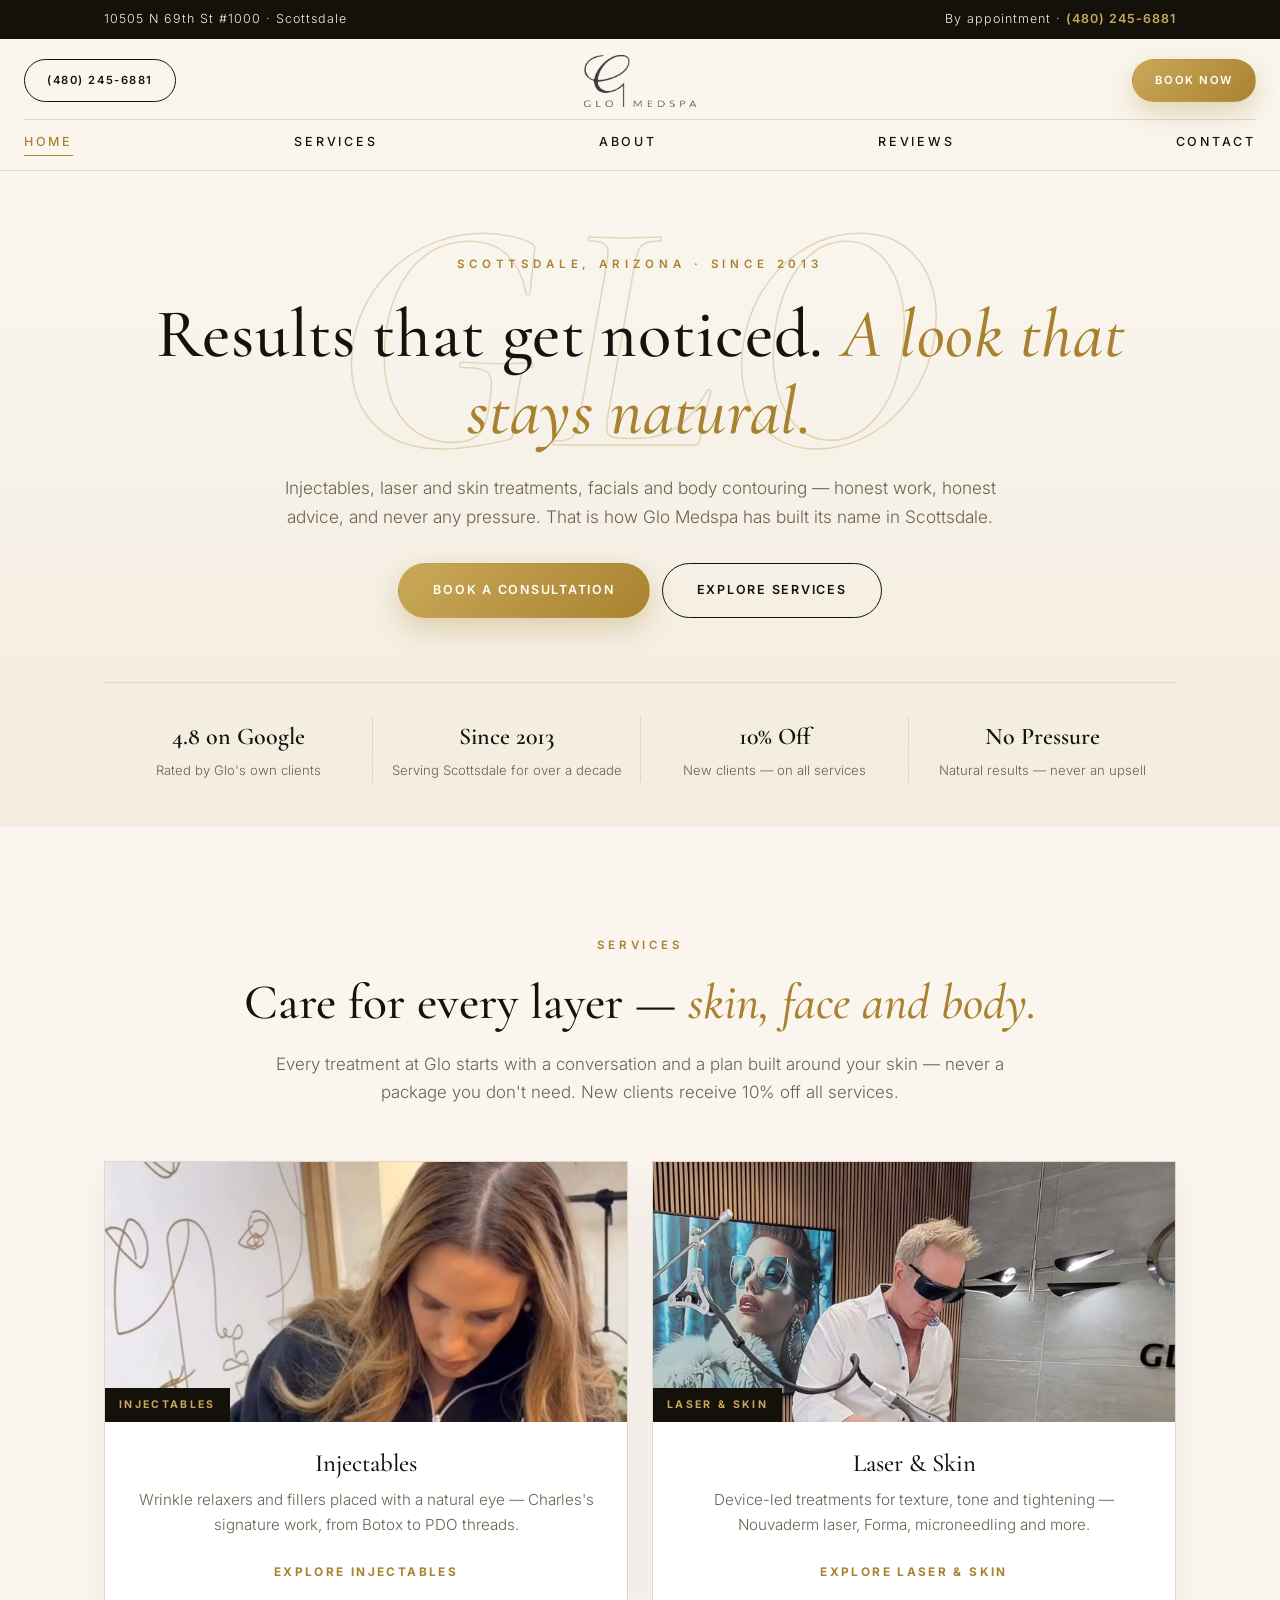
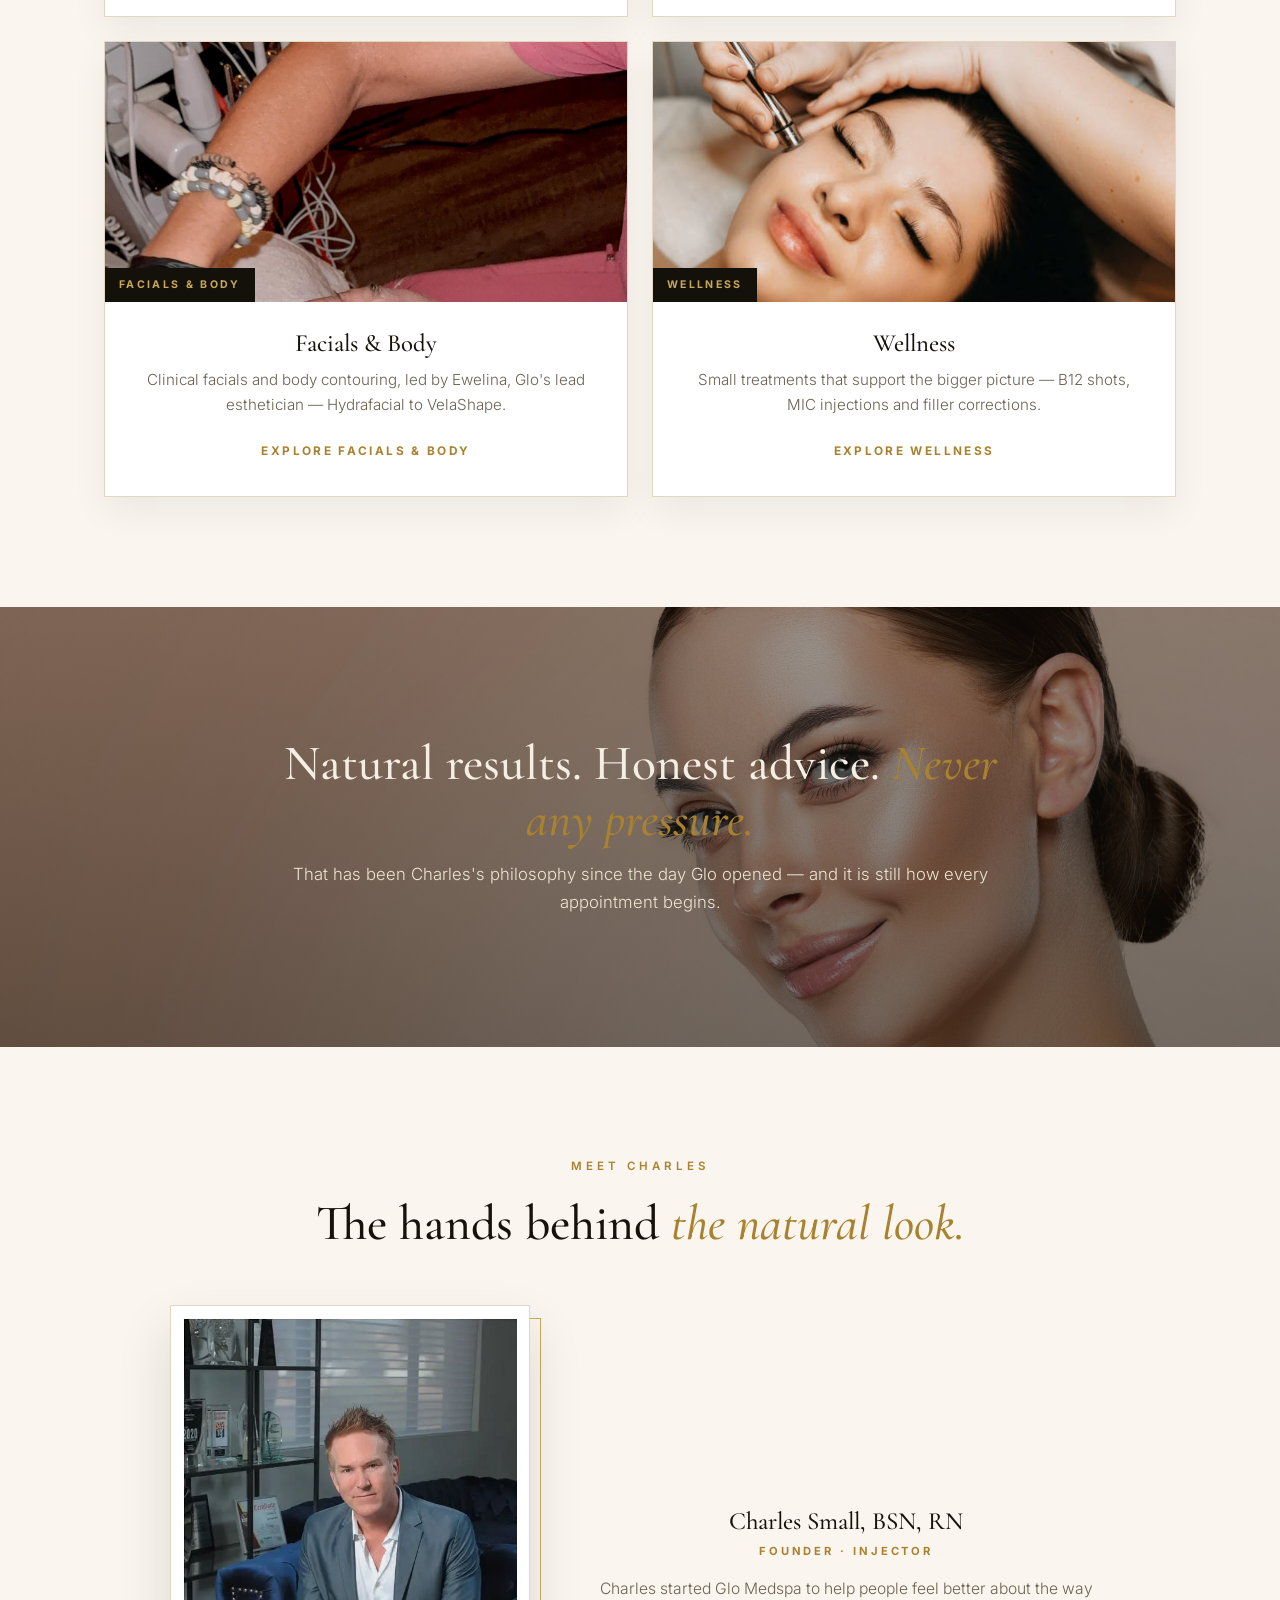
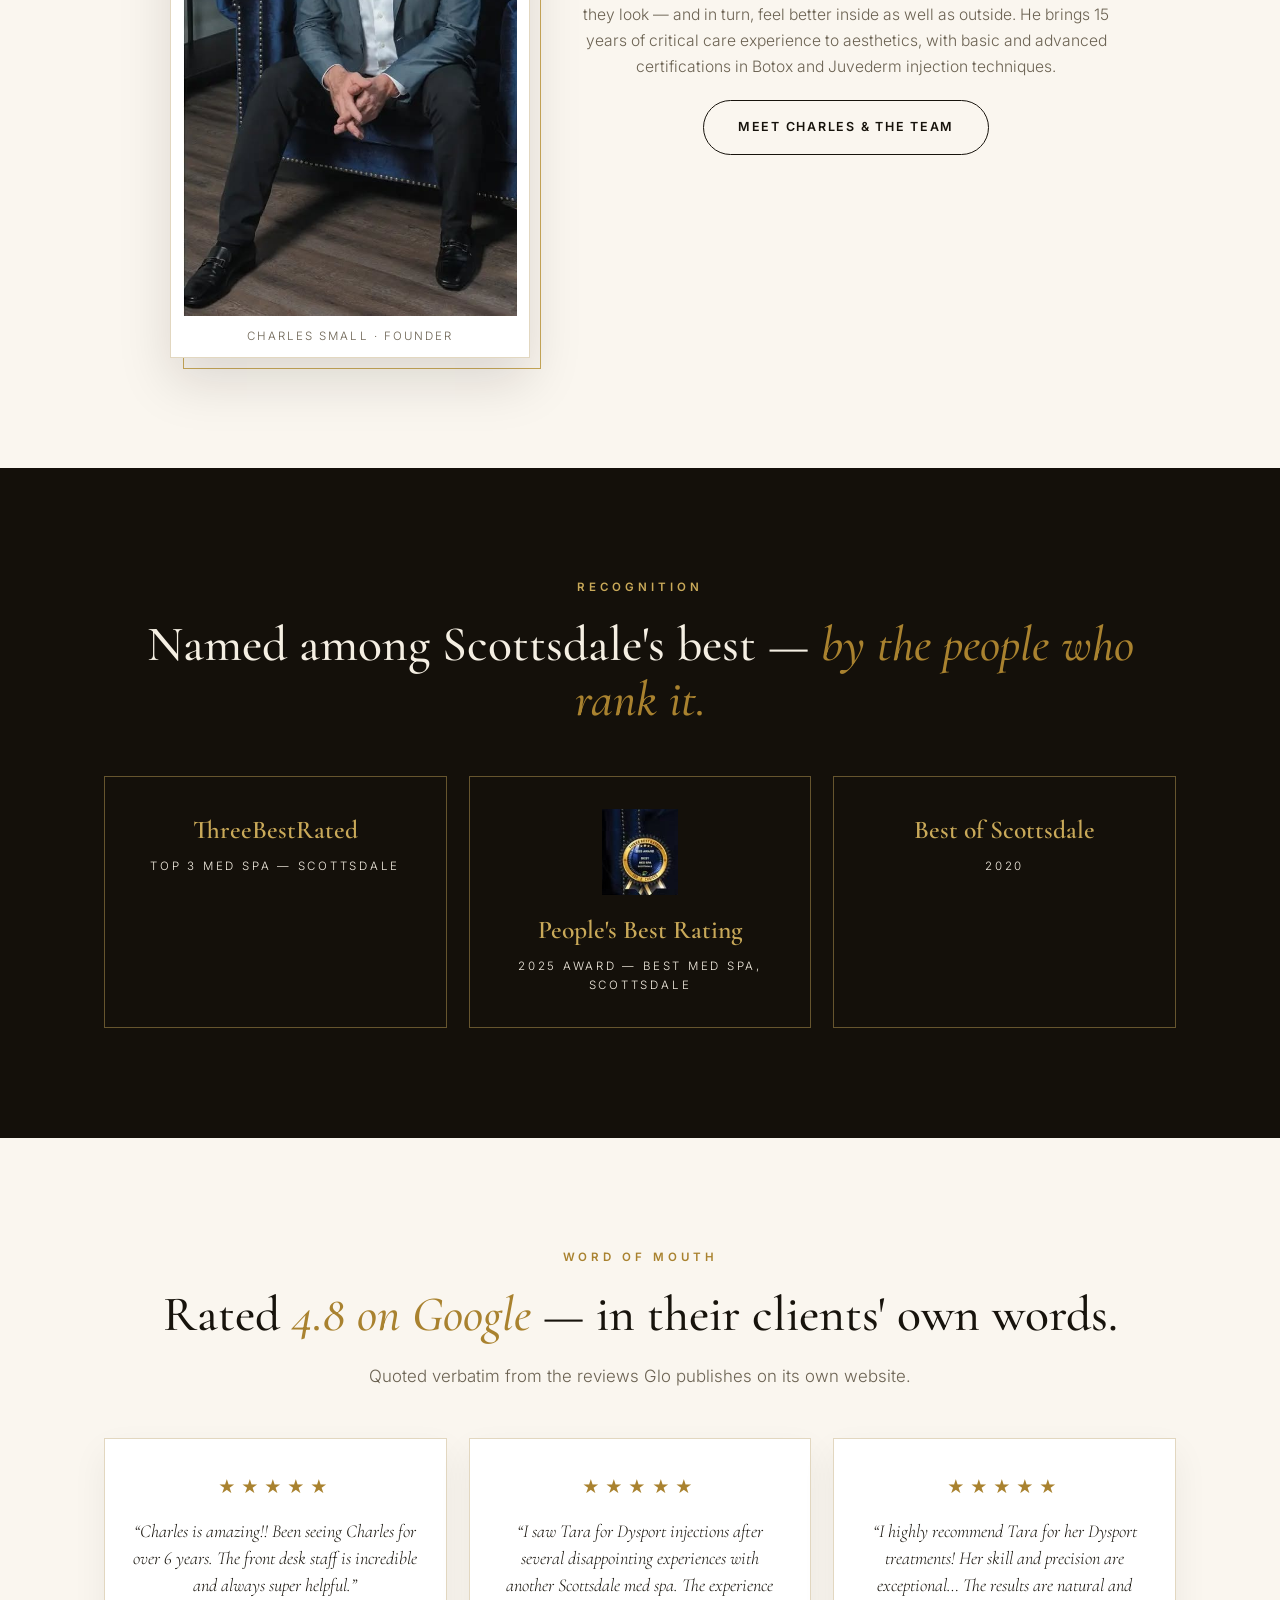
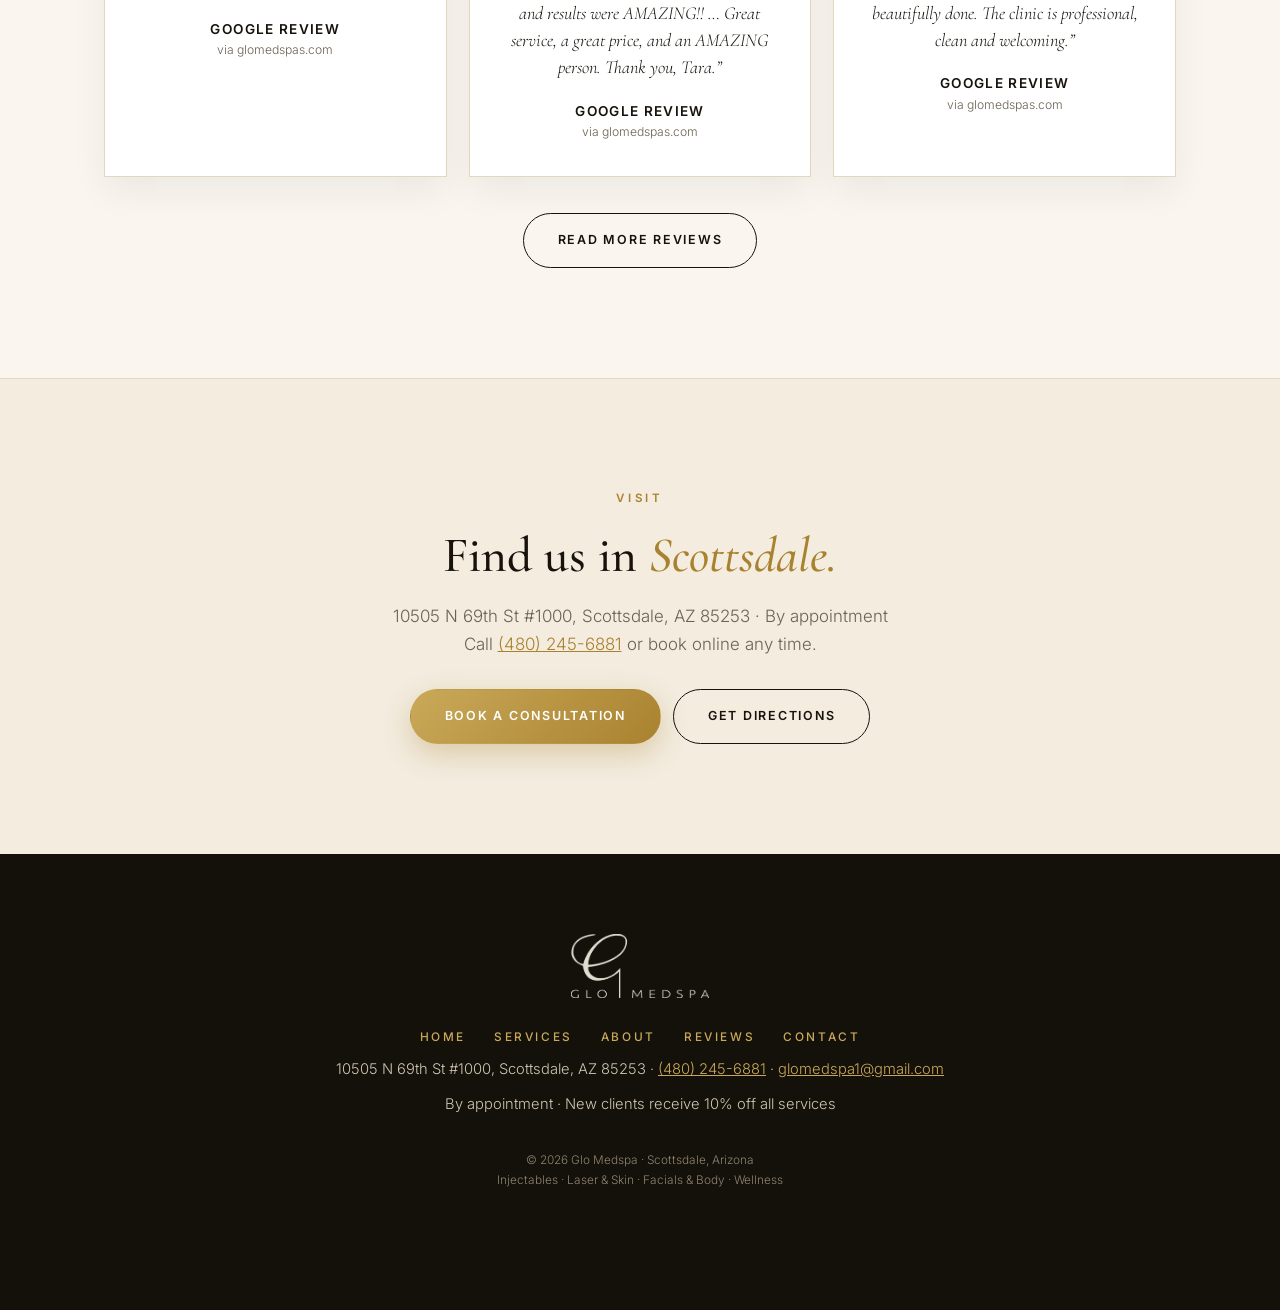
==== commit 4c8d5ec9: "Header: logo centered, navigation stretched full width" ====
--- a/index.html
+++ b/index.html
@@ -23,10 +23,11 @@
 <span>By appointment · <a href="tel:+14802456881">(480) 245-6881</a></span>
 </div></div>
 
-<header class="site"><div class="wrap">
+<header class="site"><div class="wrap head-wrap">
+<div class="head-side left"><a class="btn ghost small" href="tel:+14802456881">(480) 245-6881</a></div>
 <a class="brand" href="index.html"><img src="assets/logo.png" alt="Glo Medspa"></a>
 <nav class="main"><a href="index.html" class="active">Home</a><a href="services.html">Services</a><a href="about.html">About</a><a href="reviews.html">Reviews</a><a href="contact.html">Contact</a></nav>
-<div class="head-cta"><a class="btn ghost small" href="tel:+14802456881">(480) 245-6881</a><a class="btn solid small" href="https://booknow.appointment-plus.com/82k0ek10/" target="_blank" rel="noopener">Book Now</a></div>
+<div class="head-side right"><a class="btn solid small" href="https://booknow.appointment-plus.com/82k0ek10/" target="_blank" rel="noopener">Book Now</a></div>
 </div></header>
 
 <section class="hero" id="top">
--- a/styles.css
+++ b/styles.css
@@ -32,14 +32,17 @@
 .topbar .wrap{display:flex;justify-content:space-between;gap:16px;flex-wrap:wrap}
 .topbar a{color:var(--gold-soft);text-decoration:none;font-weight:600}
 header.site{position:sticky;top:0;z-index:60;background:rgba(250,246,239,.94);backdrop-filter:blur(10px);border-bottom:1px solid var(--line)}
-header.site .wrap{display:flex;align-items:center;justify-content:space-between;gap:18px;padding-top:14px;padding-bottom:14px}
+header.site .wrap.head-wrap{display:grid;grid-template-columns:minmax(0,1fr) auto minmax(0,1fr);align-items:center;gap:12px 18px;padding-top:16px;padding-bottom:14px;max-width:1440px}
+.head-side.left{grid-column:1;grid-row:1;justify-self:start}
+.head-side.right{grid-column:3;grid-row:1;justify-self:end}
+header.site .brand{grid-column:2;grid-row:1;justify-self:center}
+header.site nav.main{grid-column:1/-1;grid-row:2;justify-content:space-between;width:100%;padding-top:12px;border-top:1px solid var(--line)}
 .brand img{height:52px;width:auto}
 nav.main{display:flex;gap:30px}
 nav.main a{color:var(--ink);text-decoration:none;font-size:.78rem;letter-spacing:.22em;text-transform:uppercase;font-weight:500;padding-bottom:3px}
 nav.main a:hover{color:var(--gold)}
 nav.main a.active{color:var(--gold);border-bottom:1px solid var(--gold)}
-.head-cta{display:flex;gap:10px;align-items:center}
-.head-cta .btn{white-space:nowrap}
+.head-side .btn{white-space:nowrap}
 /* home hero — three planes: outlined word behind, photo mid, CTA overlapping */
 .hero{position:relative;padding:84px 0 0;overflow:hidden;background:linear-gradient(180deg,var(--paper) 0%,var(--paper2) 100%)}
 .ghostword{position:absolute;top:2px;left:50%;transform:translateX(-50%);font-family:var(--serif);font-style:italic;font-weight:600;font-size:clamp(9rem,26vw,21rem);line-height:1;color:transparent;-webkit-text-stroke:1.5px rgba(169,130,47,.28);letter-spacing:.02em;pointer-events:none;user-select:none;z-index:0}
@@ -156,6 +159,7 @@
 form.cform input,form.cform select,form.cform textarea{width:100%;padding:13px 15px;border:1px solid var(--line);background:var(--paper);font-family:var(--sans);font-size:.95rem;color:var(--ink)}
 form.cform .row{display:grid;grid-template-columns:1fr 1fr;gap:16px}
 form.cform button{width:100%;margin-top:26px}
+.cform-embed{max-width:560px;margin:0 auto;background:#fff;border:1px solid var(--line);padding:18px;box-shadow:0 18px 40px rgba(23,19,12,.08)}
 .form-note{font-size:.8rem;color:var(--mut);margin-top:16px;text-align:center}
 .form-ok{display:none;max-width:560px;margin:0 auto;background:#fff;border:1px solid var(--gold-soft);padding:38px}
 .form-ok h3{margin-bottom:10px}
@@ -231,7 +235,7 @@
   section{padding:76px 0}
 }
 @media(max-width:640px){
-  .head-cta .btn.ghost{display:none}
+  .head-side.left{display:none}
   .topbar .wrap{justify-content:center}
   .stickybar{display:flex;position:fixed;left:0;right:0;bottom:0;z-index:70;background:var(--dark);border-top:1px solid rgba(201,169,89,.4)}
   .stickybar a{flex:1;text-align:center;padding:15px 0;color:var(--bone);text-decoration:none;font-size:.76rem;letter-spacing:.16em;text-transform:uppercase;font-weight:600}
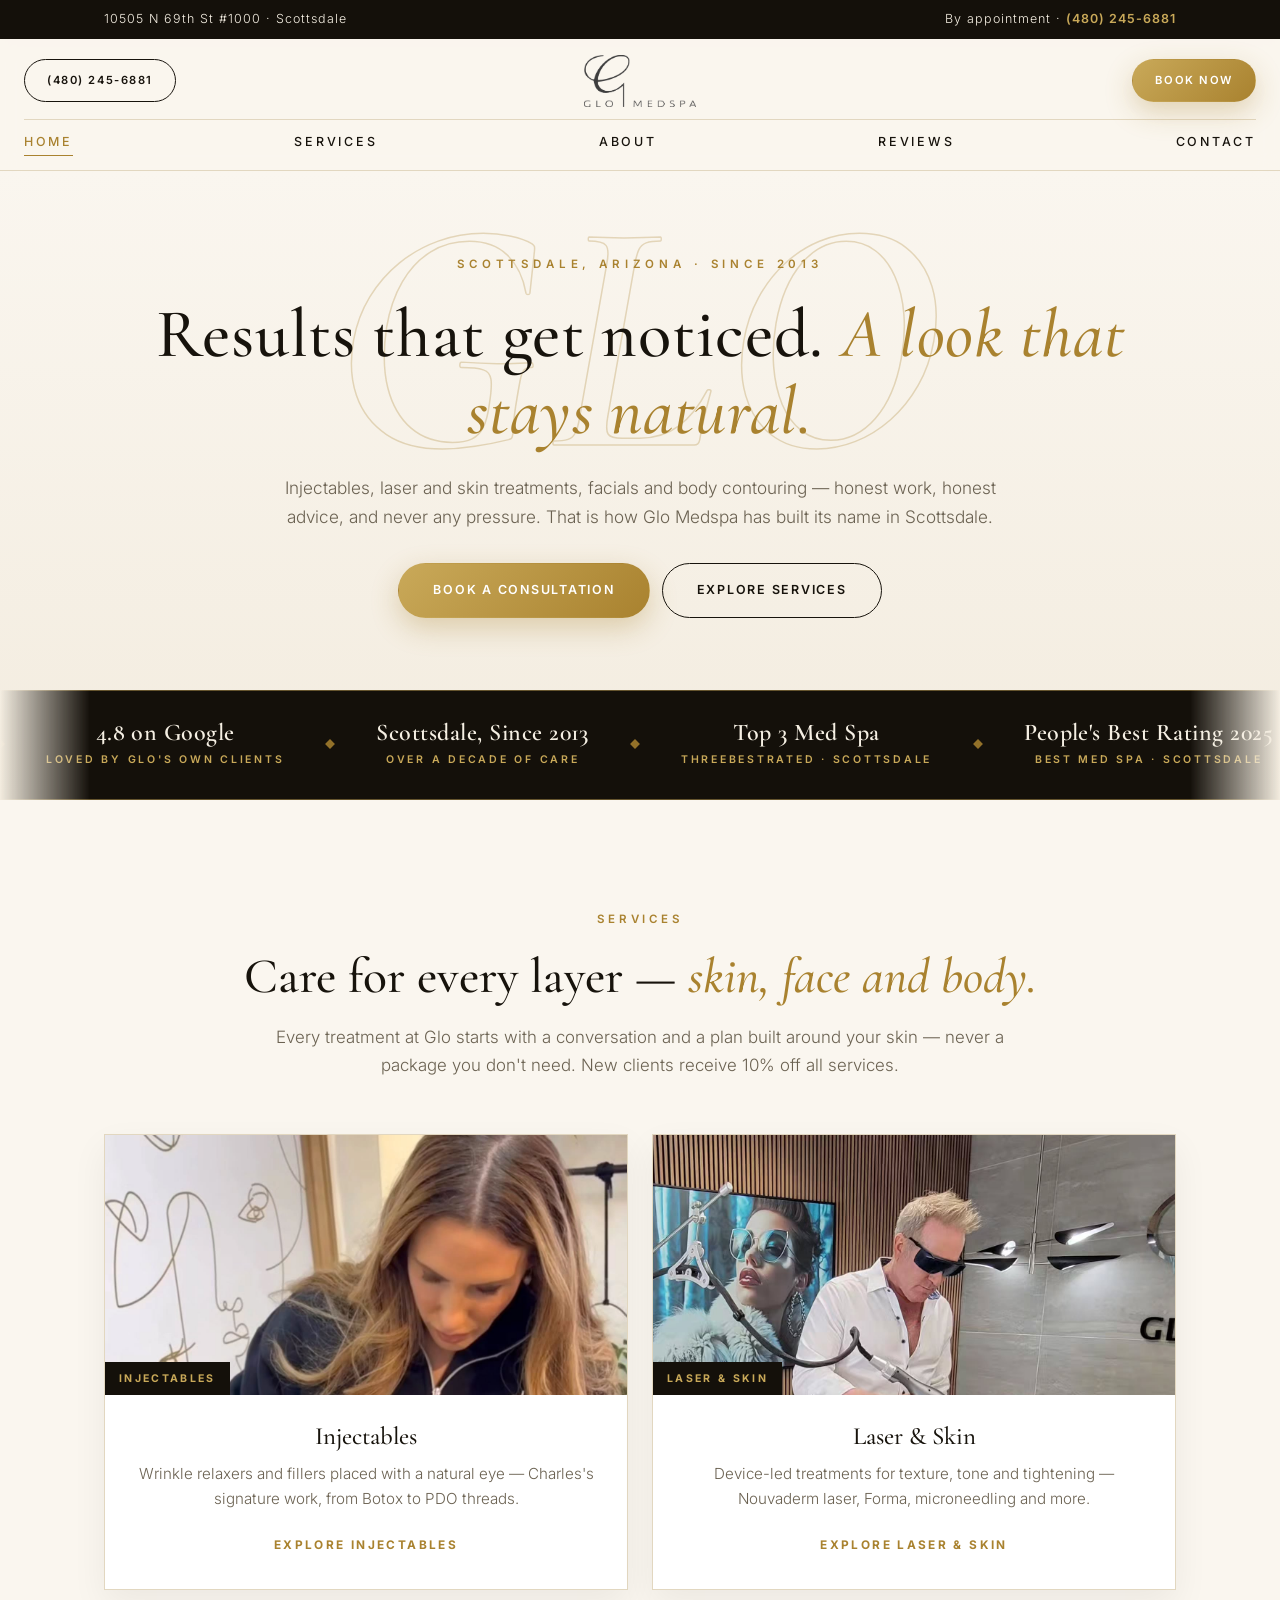
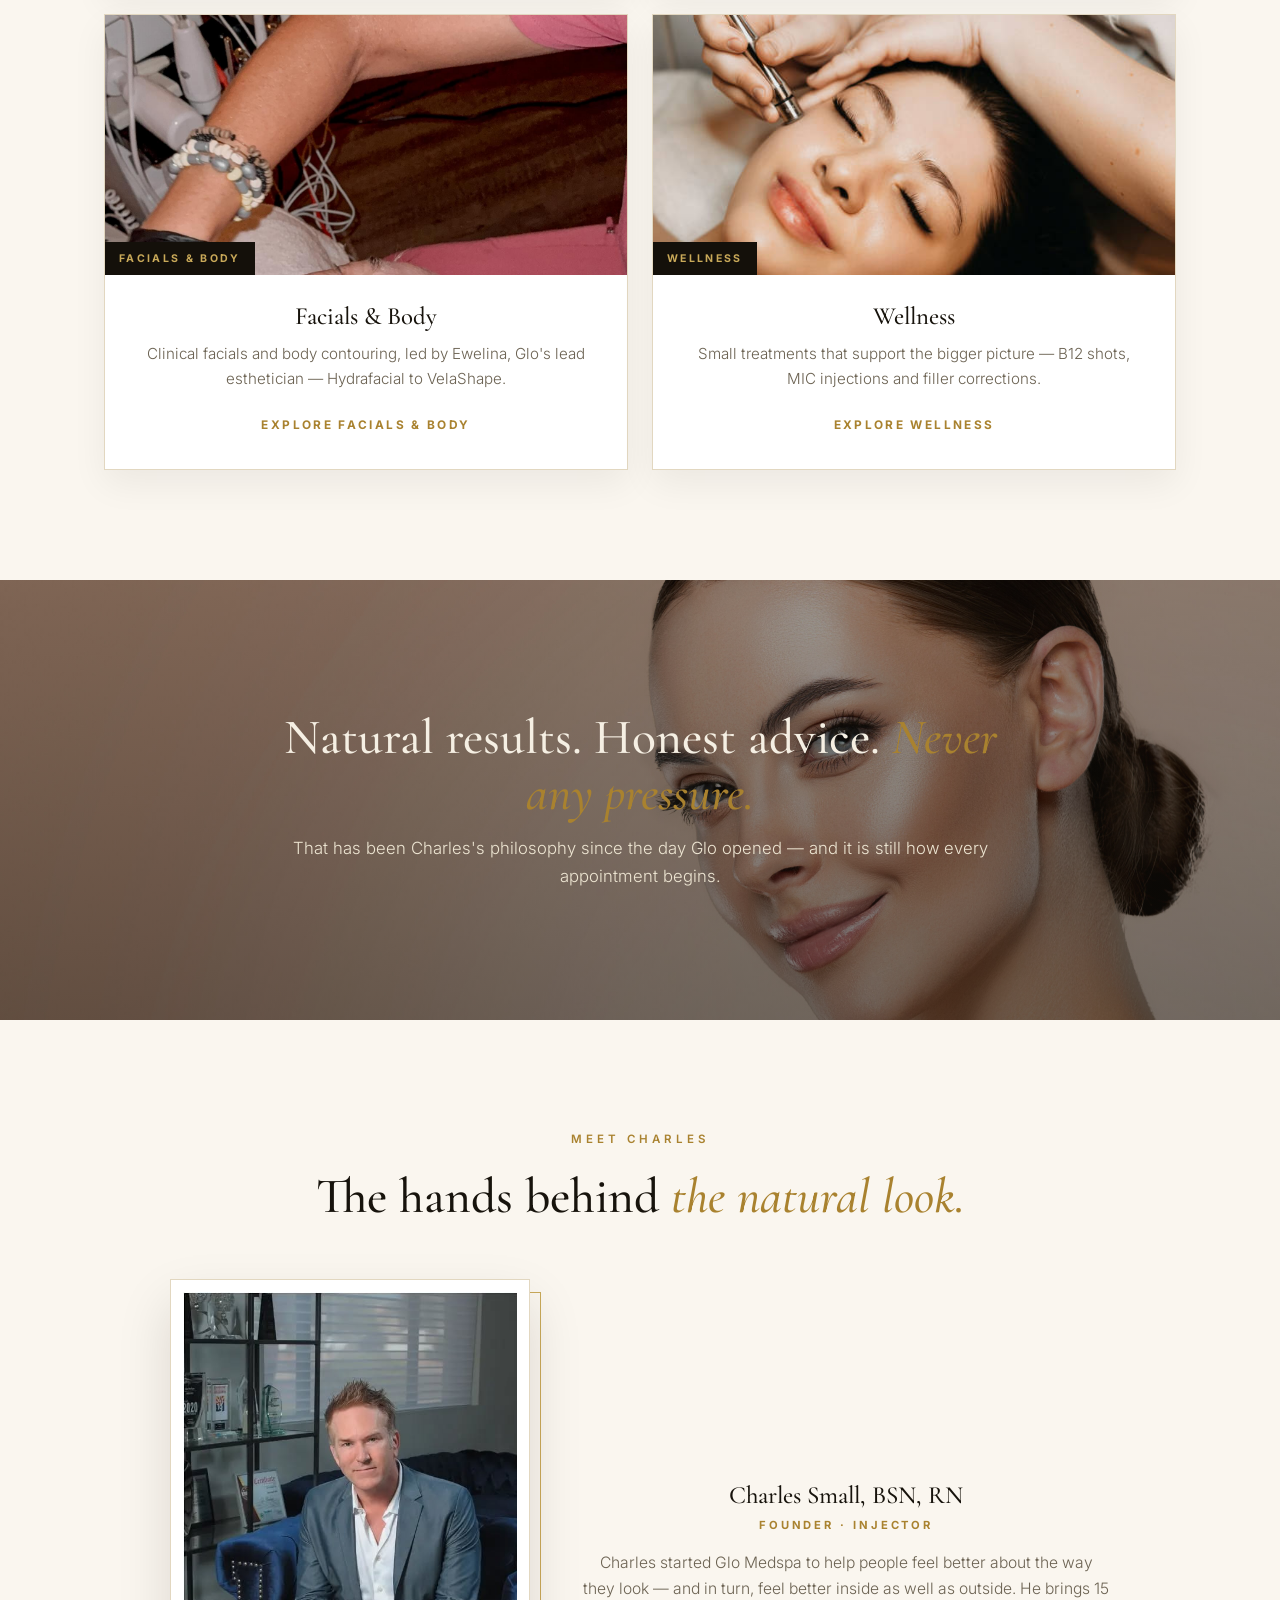
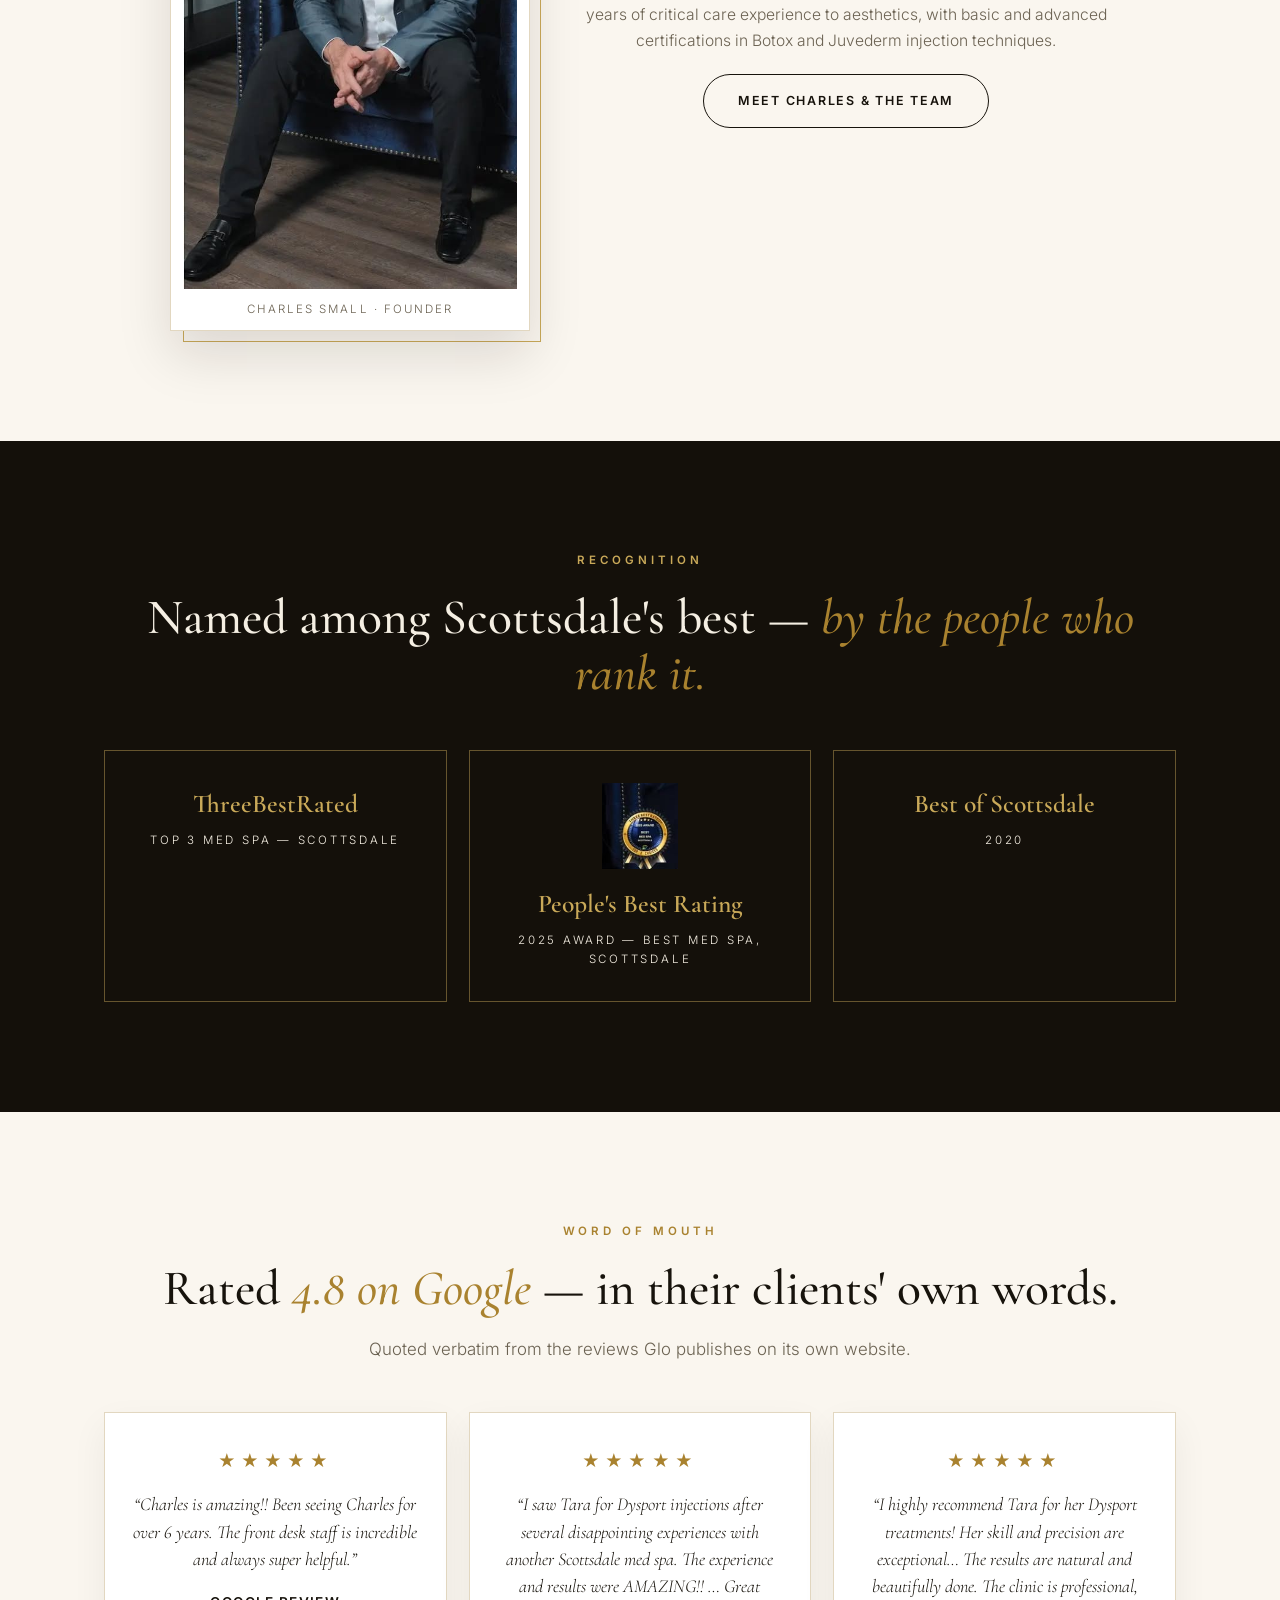
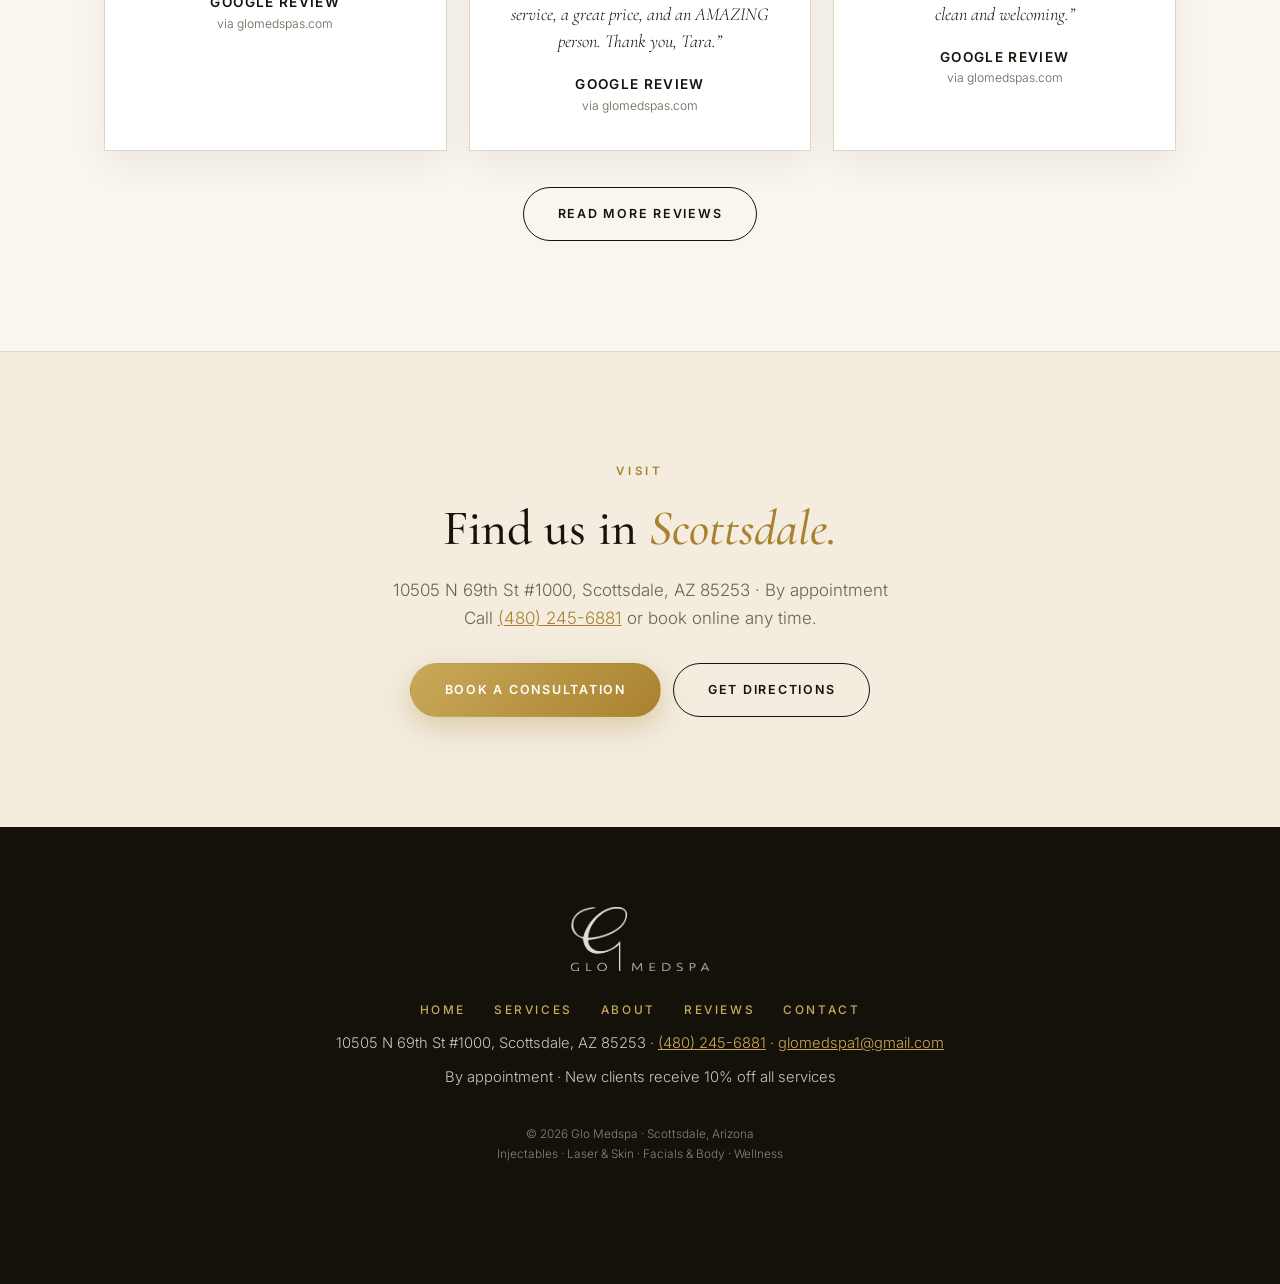
==== commit 16983e55: "Luxury scrolling trust marquee: dark ink-and-gold band, brand-fit wording" ====
--- a/index.html
+++ b/index.html
@@ -24,6 +24,7 @@
 </div></div>
 
 <header class="site"><div class="wrap head-wrap">
+<button class="menu-btn" type="button" aria-label="Open menu" aria-expanded="false"><span></span><span></span><span></span></button>
 <div class="head-side left"><a class="btn ghost small" href="tel:+14802456881">(480) 245-6881</a></div>
 <a class="brand" href="index.html"><img src="assets/logo.png" alt="Glo Medspa"></a>
 <nav class="main"><a href="index.html" class="active">Home</a><a href="services.html">Services</a><a href="about.html">About</a><a href="reviews.html">Reviews</a><a href="contact.html">Contact</a></nav>
@@ -40,11 +41,25 @@
 <div class="hero-btns"><a class="btn solid" href="https://booknow.appointment-plus.com/82k0ek10/" target="_blank" rel="noopener">Book a Consultation</a><a class="btn ghost" href="services.html">Explore Services</a></div>
 </div>
 </div>
-<div class="trust"><div class="grid">
-<div class="cell"><div class="big">4.8 on Google</div><div class="small">Rated by Glo's own clients</div></div>
-<div class="cell"><div class="big">Since 2013</div><div class="small">Serving Scottsdale for over a decade</div></div>
-<div class="cell"><div class="big">10% Off</div><div class="small">New clients — on all services</div></div>
-<div class="cell"><div class="big">No Pressure</div><div class="small">Natural results — never an upsell</div></div>
+<div class="trust" aria-label="Why clients choose Glo Medspa"><div class="trust-track">
+<div class="trust-set">
+<div class="t-item"><span class="t-big">4.8 on Google</span><span class="t-small">Loved by Glo's own clients</span></div>
+<div class="t-item"><span class="t-big">Scottsdale, Since 2013</span><span class="t-small">Over a decade of care</span></div>
+<div class="t-item"><span class="t-big">Top 3 Med Spa</span><span class="t-small">ThreeBestRated · Scottsdale</span></div>
+<div class="t-item"><span class="t-big">People's Best Rating 2025</span><span class="t-small">Best Med Spa · Scottsdale</span></div>
+<div class="t-item"><span class="t-big">Natural, Never Overdone</span><span class="t-small">Results that still look like you</span></div>
+<div class="t-item"><span class="t-big">No Pressure, Ever</span><span class="t-small">Honest advice — never an upsell</span></div>
+<div class="t-item"><span class="t-big">A Welcome for New Clients</span><span class="t-small">10% off all services</span></div>
+</div>
+<div class="trust-set" aria-hidden="true">
+<div class="t-item"><span class="t-big">4.8 on Google</span><span class="t-small">Loved by Glo's own clients</span></div>
+<div class="t-item"><span class="t-big">Scottsdale, Since 2013</span><span class="t-small">Over a decade of care</span></div>
+<div class="t-item"><span class="t-big">Top 3 Med Spa</span><span class="t-small">ThreeBestRated · Scottsdale</span></div>
+<div class="t-item"><span class="t-big">People's Best Rating 2025</span><span class="t-small">Best Med Spa · Scottsdale</span></div>
+<div class="t-item"><span class="t-big">Natural, Never Overdone</span><span class="t-small">Results that still look like you</span></div>
+<div class="t-item"><span class="t-big">No Pressure, Ever</span><span class="t-small">Honest advice — never an upsell</span></div>
+<div class="t-item"><span class="t-big">A Welcome for New Clients</span><span class="t-small">10% off all services</span></div>
+</div>
 </div></div></div>
 </section>
 
@@ -120,5 +135,11 @@
 
 <div class="stickybar"><a href="tel:+14802456881">Call</a><a class="primary" href="https://booknow.appointment-plus.com/82k0ek10/" target="_blank" rel="noopener">Book</a><a href="https://www.google.com/maps/search/?api=1&query=10505+N+69th+St+%231000+Scottsdale+AZ+85253" target="_blank" rel="noopener">Directions</a></div>
 <script src="https://widgets.leadconnectorhq.com/loader.js" data-resources-url="https://widgets.leadconnectorhq.com/chat-widget/loader.js" data-widget-id="6afba85775f0c3a5207d0728"></script>
+<script>
+document.querySelector('.menu-btn').addEventListener('click',function(){
+  var h=document.querySelector('header.site');var open=h.classList.toggle('menu-open');
+  this.setAttribute('aria-expanded',open);this.setAttribute('aria-label',open?'Close menu':'Open menu');
+});
+</script>
 </body>
 </html>
--- a/styles.css
+++ b/styles.css
@@ -57,12 +57,16 @@
 .hero-fig figcaption{display:flex;justify-content:space-between;gap:10px;padding:13px 4px;font-size:.74rem;letter-spacing:.18em;text-transform:uppercase;color:var(--mut)}
 .hero-book{position:relative;z-index:3;margin-top:-24px}
 
-.trust{position:relative;z-index:2;margin:64px auto 0;border-top:1px solid var(--line);padding:34px 0 44px}
-.trust .grid{display:grid;grid-template-columns:repeat(4,1fr);gap:0}
-.trust .cell{padding:0 18px}
-.trust .cell + .cell{border-left:1px solid var(--line)}
-.trust .big{font-family:var(--serif);font-size:1.5rem;font-weight:600}
-.trust .small{font-size:.82rem;color:var(--mut);margin-top:4px}
+.trust{position:relative;z-index:2;margin:72px 0 0;width:100vw;margin-left:calc(50% - 50vw);background:var(--dark);border-top:1px solid rgba(201,169,89,.45);border-bottom:1px solid rgba(201,169,89,.45);padding:28px 0 30px;overflow:hidden;-webkit-mask-image:linear-gradient(90deg,transparent,#000 7%,#000 93%,transparent);mask-image:linear-gradient(90deg,transparent,#000 7%,#000 93%,transparent)}
+.trust-track{display:flex;width:max-content;animation:trustScroll 48s linear infinite}
+.trust:hover .trust-track{animation-play-state:paused}
+.trust-set{display:flex;align-items:center;flex-shrink:0}
+.t-item{position:relative;display:flex;flex-direction:column;align-items:center;padding:0 46px;white-space:nowrap}
+.t-item::before{content:"";position:absolute;left:0;top:50%;width:7px;height:7px;background:var(--gold);opacity:.85;transform:translate(-50%,-50%) rotate(45deg)}
+.t-big{font-family:var(--serif);font-size:1.5rem;font-weight:600;color:var(--bone);letter-spacing:.02em;line-height:1.15}
+.t-small{font-size:.66rem;font-weight:600;letter-spacing:.26em;text-transform:uppercase;color:var(--gold-soft);margin-top:5px}
+@keyframes trustScroll{to{transform:translateX(-50%)}}
+@media (prefers-reduced-motion:reduce){.trust-track{animation:none;width:auto;flex-wrap:wrap;justify-content:center}.trust-set{flex-wrap:wrap;justify-content:center}.trust-set[aria-hidden="true"]{display:none}.t-item{padding:14px 26px}}
 /* subpage hero */
 .page-hero{position:relative;padding:84px 0 70px;overflow:hidden;background:linear-gradient(180deg,var(--paper) 0%,var(--paper2) 100%);border-bottom:1px solid var(--line)}
 .page-hero .ghostword{font-size:clamp(6rem,17vw,13rem);top:0}
@@ -224,8 +228,8 @@
   .teaser figure{max-width:340px;margin:0 auto}
   .hero-grid{grid-template-columns:1fr}
   .hero-fig{max-width:400px}
-  .trust .grid{grid-template-columns:1fr 1fr;gap:26px 0}
-  .trust .cell + .cell{border-left:none}
+  .t-item{padding:0 30px}
+  .t-big{font-size:1.25rem}
   .visit-grid{grid-template-columns:1fr}
   .group .photo-row.c2,.group .photo-row.c3{grid-template-columns:1fr}
   .group .photo-row .ph,.group .photo-row.c1 .ph{height:300px}
@@ -246,3 +250,15 @@
   form.cform .row{grid-template-columns:1fr}
   footer.site{padding-bottom:150px}
 }
+
+/* ===== Mobile header 2026-11-17 (Emmanuel): logo centered, hamburger on the left ===== */
+.menu-btn{display:none}
+@media(max-width:900px){
+  .menu-btn{display:flex;flex-direction:column;justify-content:center;gap:5px;width:44px;height:44px;padding:11px;background:none;border:0;cursor:pointer;grid-column:1;grid-row:1;justify-self:start}
+  .menu-btn span{display:block;height:2px;border-radius:2px;background:var(--ink)}
+  header.site .head-side.left{display:none}
+  header.site .brand{grid-column:2;grid-row:1;justify-self:center}
+  header.site.menu-open nav.main{display:flex;flex-direction:column;align-items:center;gap:0;padding-top:6px}
+  header.site.menu-open nav.main a{padding:13px 2px;width:100%;text-align:center;border-bottom:1px solid var(--line)}
+  header.site.menu-open nav.main a:last-child{border-bottom:0}
+}
